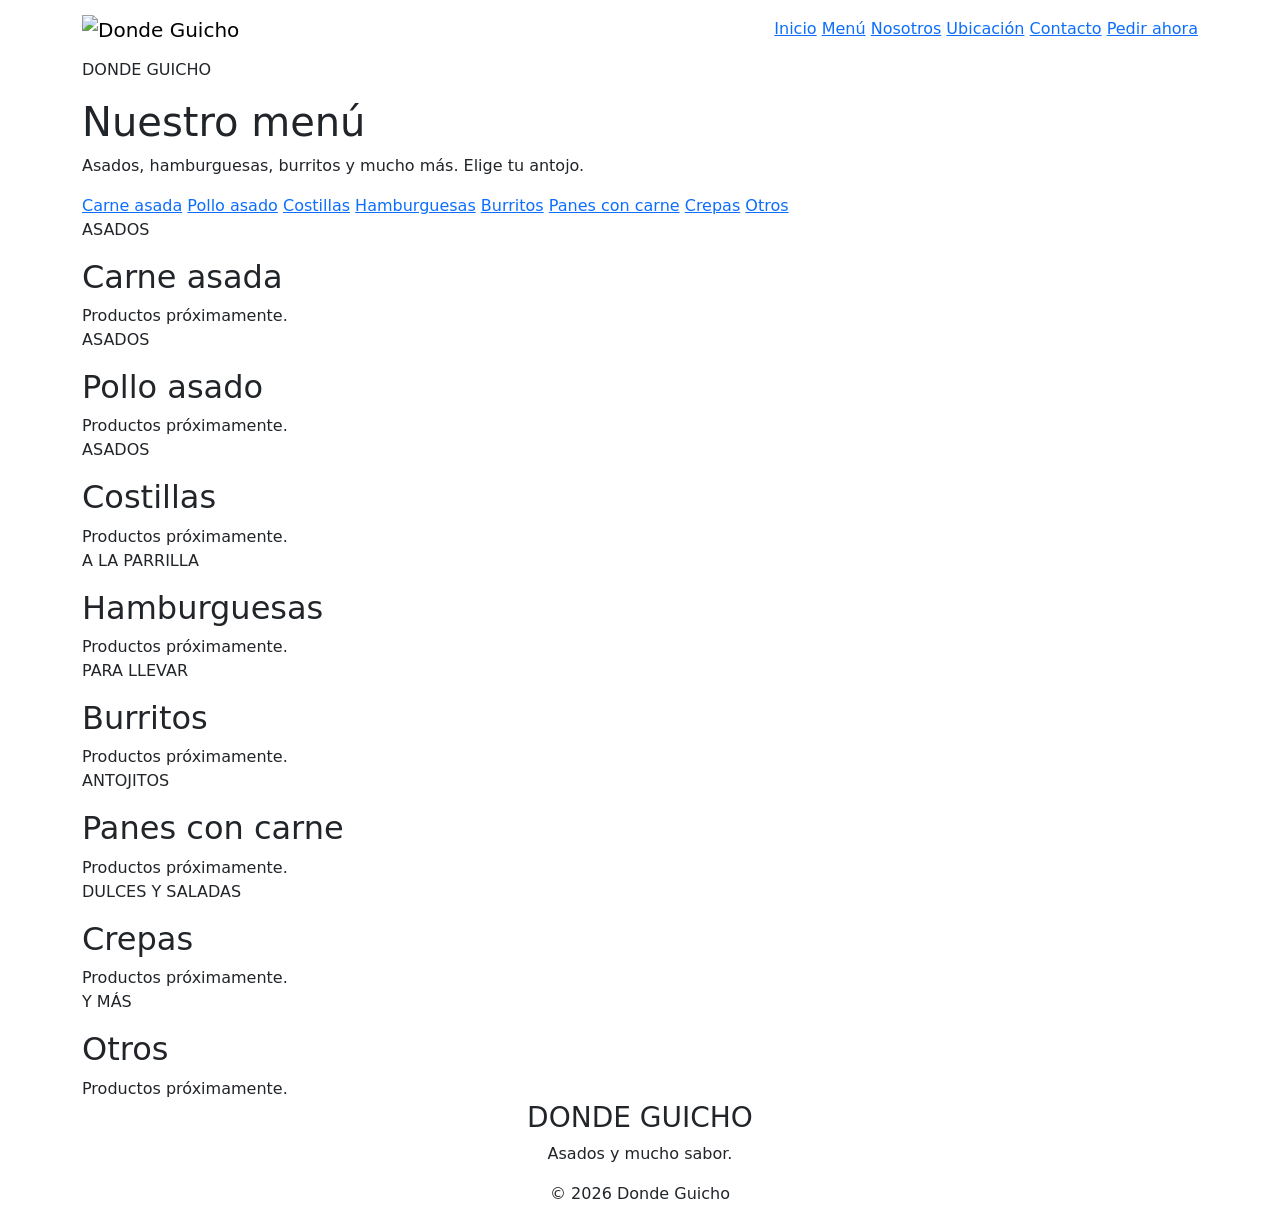
==== menu.html @ 56500476 "Add files via upload" ====
<!DOCTYPE html>
<html lang="es">
<head>
    <meta charset="UTF-8">
    <meta name="viewport" content="width=device-width, initial-scale=1.0">

    <title>Menú | Donde Guicho</title>
    <meta name="description" content="Menú de Donde Guicho: carne asada, pollo asado, costillas, hamburguesas, burritos, panes con carne y crepas.">
    <meta name="theme-color" content="#F5A623">

    <!-- ÍCONO DE LA PESTAÑA -->
    <link rel="icon" type="image/png" href="images/logo.png">
    <link rel="apple-touch-icon" href="images/logo.png">

    <!-- VISTA PREVIA AL COMPARTIR (WhatsApp, Facebook) -->
    <meta property="og:type" content="website">
    <meta property="og:locale" content="es_LA">
    <meta property="og:site_name" content="Donde Guicho">
    <meta property="og:title" content="Menú | Donde Guicho">
    <meta property="og:description" content="Mira el menú de Donde Guicho: asados, hamburguesas, burritos y más.">

    <link href="https://cdn.jsdelivr.net/npm/bootstrap@5.3.8/dist/css/bootstrap.min.css" rel="stylesheet">
    <link rel="stylesheet" href="css/style.css">
    <link rel="stylesheet" href="css/menu.css">
    <link rel="stylesheet" href="css/efectos.css">
</head>

<body>

    <!-- NAVBAR -->
    <nav class="navbar navbar-expand-lg">
        <div class="container">

            <a href="index.html" class="navbar-brand">
                <img src="images/logo.png" alt="Donde Guicho">
            </a>

            <button
                class="navbar-toggler"
                type="button"
                data-bs-toggle="collapse"
                data-bs-target="#menuPrincipal"
                aria-controls="menuPrincipal"
                aria-expanded="false"
                aria-label="Abrir menú">
                <span class="navbar-toggler-icon"></span>
            </button>

            <div class="collapse navbar-collapse" id="menuPrincipal">

                <div class="navbar-links ms-auto">

                    <a href="index.html">Inicio</a>
                    <a href="menu.html" class="activo">Menú</a>
                    <a href="index.html#nosotros">Nosotros</a>
                    <a href="index.html#ubicacion">Ubicación</a>
                    <a href="index.html#contacto">Contacto</a>

                    <a href="index.html#contacto" class="btn-pedir">
                        Pedir ahora
                    </a>

                </div>

            </div>

        </div>
    </nav>


    <!-- ENCABEZADO -->
    <header class="menu-header">
        <div class="container">

            <p class="hero-subtitle">DONDE GUICHO</p>

            <h1>Nuestro menú</h1>

            <p>
                Asados, hamburguesas, burritos y mucho más.
                Elige tu antojo.
            </p>

        </div>
    </header>


    <!-- BARRA DE CATEGORÍAS -->
    <nav class="menu-categorias" aria-label="Categorías del menú">
        <div class="container">
            <a href="#asados">Carne asada</a>
            <a href="#pollo">Pollo asado</a>
            <a href="#costillas">Costillas</a>
            <a href="#hamburguesas">Hamburguesas</a>
            <a href="#burritos">Burritos</a>
            <a href="#panes">Panes con carne</a>
            <a href="#crepas">Crepas</a>
            <a href="#otros">Otros</a>
        </div>
    </nav>


    <!-- CONTENIDO DEL MENÚ -->
    <main class="menu-contenido">
        <div class="container">

            <!--
            ==========================================
            PLANTILLA DE PRODUCTO
            Copia este bloque dentro del <div class="row g-4">
            de la categoría correspondiente y quita el
            <div class="menu-vacio"> de esa categoría.
            ==========================================

            <div class="col-md-6 col-lg-4">
                <article class="menu-item">
                    <div class="menu-item-img" style="background-image: url('images/NOMBRE-FOTO.jpg');"></div>
                    <div class="menu-item-body">
                        <div class="menu-item-top">
                            <h3>Nombre del producto</h3>
                            <span class="menu-precio">Q00</span>
                        </div>
                        <a href="#" class="btn-item">Pedir</a>
                    </div>
                </article>
            </div>
            -->


            <!-- CARNE ASADA -->
            <section id="asados" class="menu-seccion">
                <div class="menu-seccion-titulo">
                    <p class="section-label">ASADOS</p>
                    <h2>Carne asada</h2>
                </div>
                <div class="row g-4">
                    <div class="col-12">
                        <div class="menu-vacio">Productos próximamente.</div>
                    </div>
                </div>
            </section>


            <!-- POLLO ASADO -->
            <section id="pollo" class="menu-seccion">
                <div class="menu-seccion-titulo">
                    <p class="section-label">ASADOS</p>
                    <h2>Pollo asado</h2>
                </div>
                <div class="row g-4">
                    <div class="col-12">
                        <div class="menu-vacio">Productos próximamente.</div>
                    </div>
                </div>
            </section>


            <!-- COSTILLAS -->
            <section id="costillas" class="menu-seccion">
                <div class="menu-seccion-titulo">
                    <p class="section-label">ASADOS</p>
                    <h2>Costillas</h2>
                </div>
                <div class="row g-4">
                    <div class="col-12">
                        <div class="menu-vacio">Productos próximamente.</div>
                    </div>
                </div>
            </section>


            <!-- HAMBURGUESAS -->
            <section id="hamburguesas" class="menu-seccion">
                <div class="menu-seccion-titulo">
                    <p class="section-label">A LA PARRILLA</p>
                    <h2>Hamburguesas</h2>
                </div>
                <div class="row g-4">
                    <div class="col-12">
                        <div class="menu-vacio">Productos próximamente.</div>
                    </div>
                </div>
            </section>


            <!-- BURRITOS -->
            <section id="burritos" class="menu-seccion">
                <div class="menu-seccion-titulo">
                    <p class="section-label">PARA LLEVAR</p>
                    <h2>Burritos</h2>
                </div>
                <div class="row g-4">
                    <div class="col-12">
                        <div class="menu-vacio">Productos próximamente.</div>
                    </div>
                </div>
            </section>


            <!-- PANES CON CARNE -->
            <section id="panes" class="menu-seccion">
                <div class="menu-seccion-titulo">
                    <p class="section-label">ANTOJITOS</p>
                    <h2>Panes con carne</h2>
                </div>
                <div class="row g-4">
                    <div class="col-12">
                        <div class="menu-vacio">Productos próximamente.</div>
                    </div>
                </div>
            </section>


            <!-- CREPAS -->
            <section id="crepas" class="menu-seccion">
                <div class="menu-seccion-titulo">
                    <p class="section-label">DULCES Y SALADAS</p>
                    <h2>Crepas</h2>
                </div>
                <div class="row g-4">
                    <div class="col-12">
                        <div class="menu-vacio">Productos próximamente.</div>
                    </div>
                </div>
            </section>


            <!-- OTROS -->
            <section id="otros" class="menu-seccion">
                <div class="menu-seccion-titulo">
                    <p class="section-label">Y MÁS</p>
                    <h2>Otros</h2>
                </div>
                <div class="row g-4">
                    <div class="col-12">
                        <div class="menu-vacio">Productos próximamente.</div>
                    </div>
                </div>
            </section>

        </div>
    </main>


    <!-- FOOTER -->
    <footer>
        <div class="container text-center">
            <h3>DONDE GUICHO</h3>
            <p>Asados y mucho sabor.</p>
            <p>© 2026 Donde Guicho</p>
        </div>
    </footer>


    <script src="https://cdn.jsdelivr.net/npm/bootstrap@5.3.8/dist/js/bootstrap.bundle.min.js"></script>
    <script src="js/script.js"></script>
    <script src="js/efectos.js"></script>

</body>
</html>
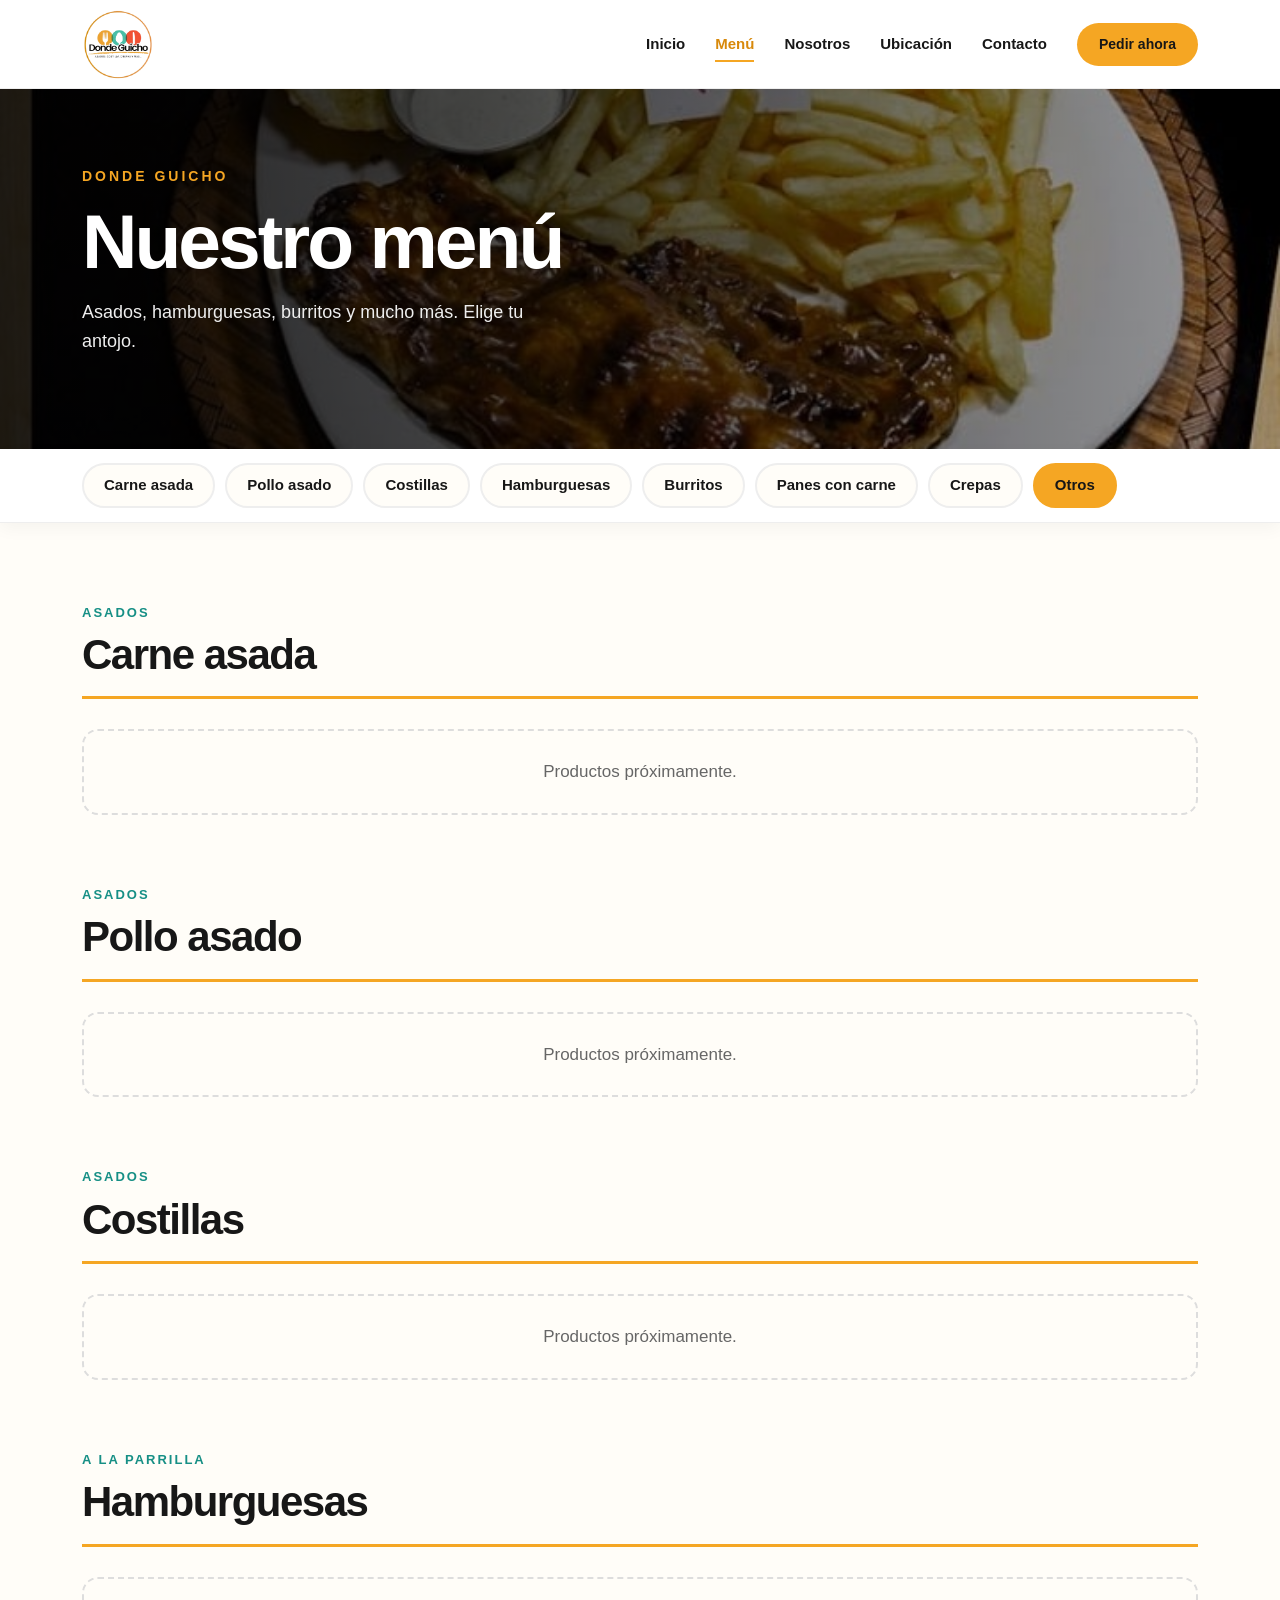
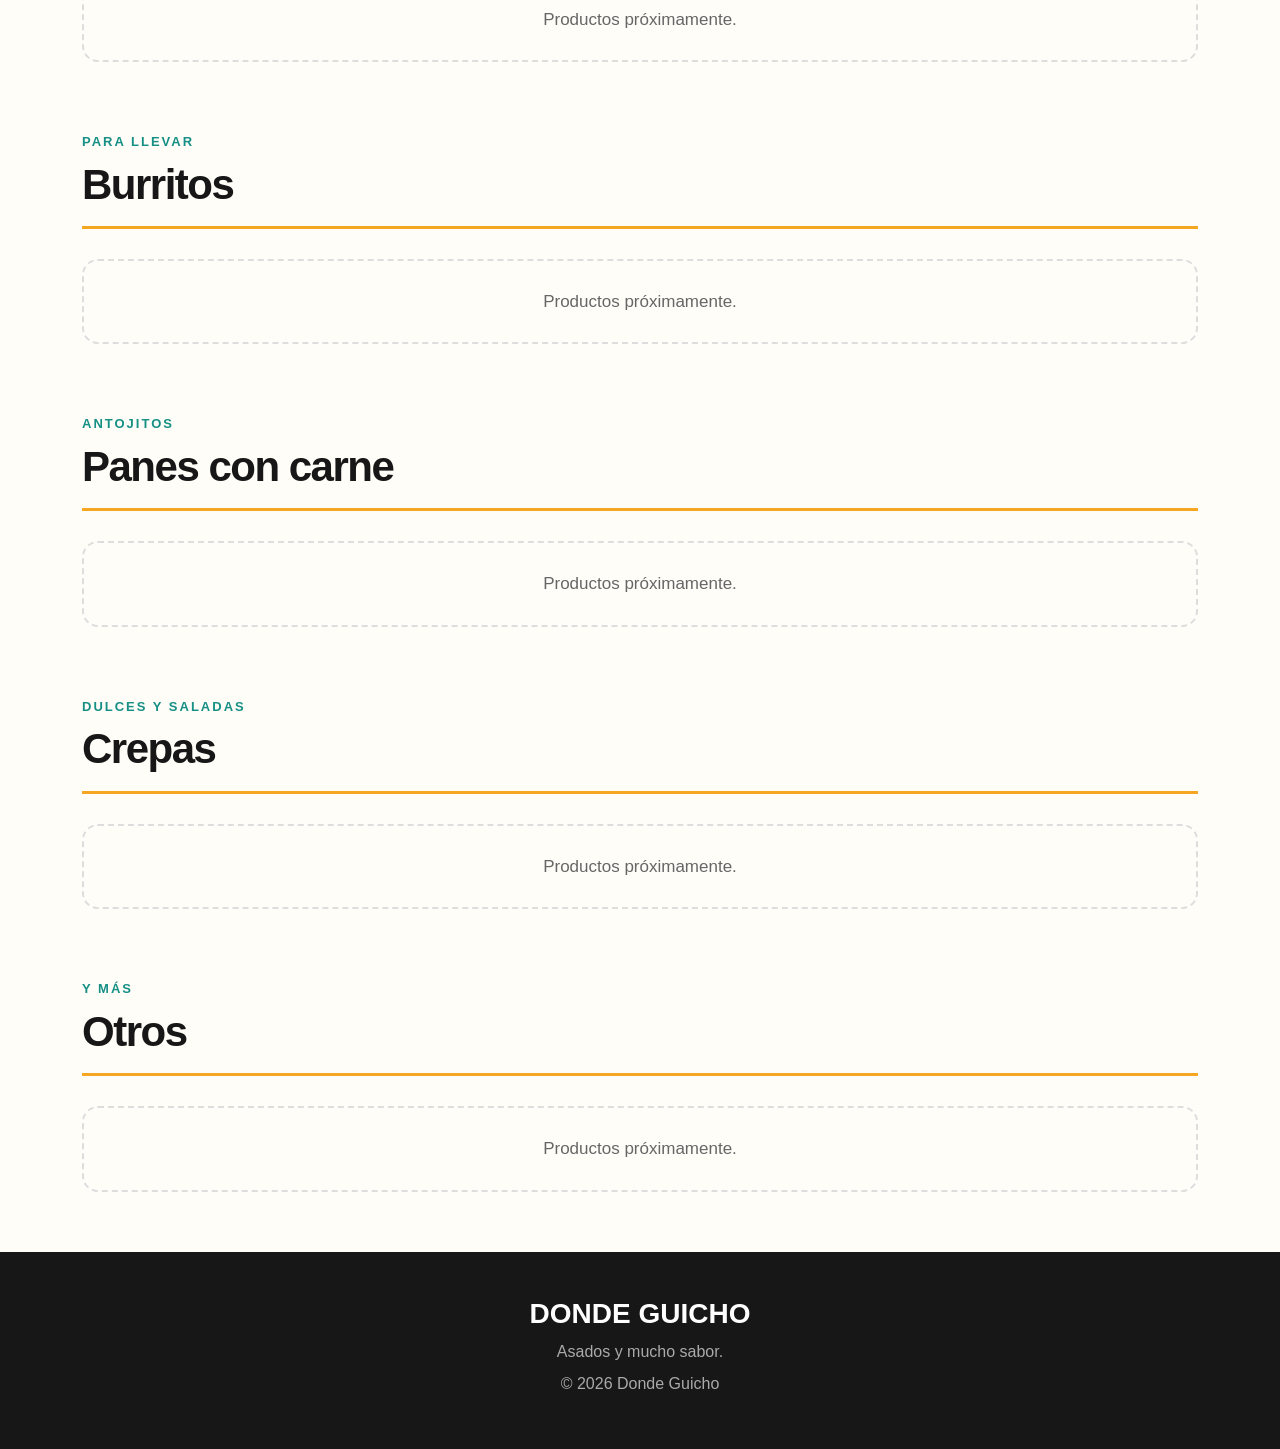
==== commit 564cab63: "Primera versión de Donde Guicho" ====
--- a/menu.html
+++ b/menu.html
@@ -1,260 +1,260 @@
-<!DOCTYPE html>
-<html lang="es">
-<head>
-    <meta charset="UTF-8">
-    <meta name="viewport" content="width=device-width, initial-scale=1.0">
-
-    <title>Menú | Donde Guicho</title>
-    <meta name="description" content="Menú de Donde Guicho: carne asada, pollo asado, costillas, hamburguesas, burritos, panes con carne y crepas.">
-    <meta name="theme-color" content="#F5A623">
-
-    <!-- ÍCONO DE LA PESTAÑA -->
-    <link rel="icon" type="image/png" href="images/logo.png">
-    <link rel="apple-touch-icon" href="images/logo.png">
-
-    <!-- VISTA PREVIA AL COMPARTIR (WhatsApp, Facebook) -->
-    <meta property="og:type" content="website">
-    <meta property="og:locale" content="es_LA">
-    <meta property="og:site_name" content="Donde Guicho">
-    <meta property="og:title" content="Menú | Donde Guicho">
-    <meta property="og:description" content="Mira el menú de Donde Guicho: asados, hamburguesas, burritos y más.">
-
-    <link href="https://cdn.jsdelivr.net/npm/bootstrap@5.3.8/dist/css/bootstrap.min.css" rel="stylesheet">
-    <link rel="stylesheet" href="css/style.css">
-    <link rel="stylesheet" href="css/menu.css">
-    <link rel="stylesheet" href="css/efectos.css">
-</head>
-
-<body>
-
-    <!-- NAVBAR -->
-    <nav class="navbar navbar-expand-lg">
-        <div class="container">
-
-            <a href="index.html" class="navbar-brand">
-                <img src="images/logo.png" alt="Donde Guicho">
-            </a>
-
-            <button
-                class="navbar-toggler"
-                type="button"
-                data-bs-toggle="collapse"
-                data-bs-target="#menuPrincipal"
-                aria-controls="menuPrincipal"
-                aria-expanded="false"
-                aria-label="Abrir menú">
-                <span class="navbar-toggler-icon"></span>
-            </button>
-
-            <div class="collapse navbar-collapse" id="menuPrincipal">
-
-                <div class="navbar-links ms-auto">
-
-                    <a href="index.html">Inicio</a>
-                    <a href="menu.html" class="activo">Menú</a>
-                    <a href="index.html#nosotros">Nosotros</a>
-                    <a href="index.html#ubicacion">Ubicación</a>
-                    <a href="index.html#contacto">Contacto</a>
-
-                    <a href="index.html#contacto" class="btn-pedir">
-                        Pedir ahora
-                    </a>
-
-                </div>
-
-            </div>
-
-        </div>
-    </nav>
-
-
-    <!-- ENCABEZADO -->
-    <header class="menu-header">
-        <div class="container">
-
-            <p class="hero-subtitle">DONDE GUICHO</p>
-
-            <h1>Nuestro menú</h1>
-
-            <p>
-                Asados, hamburguesas, burritos y mucho más.
-                Elige tu antojo.
-            </p>
-
-        </div>
-    </header>
-
-
-    <!-- BARRA DE CATEGORÍAS -->
-    <nav class="menu-categorias" aria-label="Categorías del menú">
-        <div class="container">
-            <a href="#asados">Carne asada</a>
-            <a href="#pollo">Pollo asado</a>
-            <a href="#costillas">Costillas</a>
-            <a href="#hamburguesas">Hamburguesas</a>
-            <a href="#burritos">Burritos</a>
-            <a href="#panes">Panes con carne</a>
-            <a href="#crepas">Crepas</a>
-            <a href="#otros">Otros</a>
-        </div>
-    </nav>
-
-
-    <!-- CONTENIDO DEL MENÚ -->
-    <main class="menu-contenido">
-        <div class="container">
-
-            <!--
-            ==========================================
-            PLANTILLA DE PRODUCTO
-            Copia este bloque dentro del <div class="row g-4">
-            de la categoría correspondiente y quita el
-            <div class="menu-vacio"> de esa categoría.
-            ==========================================
-
-            <div class="col-md-6 col-lg-4">
-                <article class="menu-item">
-                    <div class="menu-item-img" style="background-image: url('images/NOMBRE-FOTO.jpg');"></div>
-                    <div class="menu-item-body">
-                        <div class="menu-item-top">
-                            <h3>Nombre del producto</h3>
-                            <span class="menu-precio">Q00</span>
-                        </div>
-                        <a href="#" class="btn-item">Pedir</a>
-                    </div>
-                </article>
-            </div>
-            -->
-
-
-            <!-- CARNE ASADA -->
-            <section id="asados" class="menu-seccion">
-                <div class="menu-seccion-titulo">
-                    <p class="section-label">ASADOS</p>
-                    <h2>Carne asada</h2>
-                </div>
-                <div class="row g-4">
-                    <div class="col-12">
-                        <div class="menu-vacio">Productos próximamente.</div>
-                    </div>
-                </div>
-            </section>
-
-
-            <!-- POLLO ASADO -->
-            <section id="pollo" class="menu-seccion">
-                <div class="menu-seccion-titulo">
-                    <p class="section-label">ASADOS</p>
-                    <h2>Pollo asado</h2>
-                </div>
-                <div class="row g-4">
-                    <div class="col-12">
-                        <div class="menu-vacio">Productos próximamente.</div>
-                    </div>
-                </div>
-            </section>
-
-
-            <!-- COSTILLAS -->
-            <section id="costillas" class="menu-seccion">
-                <div class="menu-seccion-titulo">
-                    <p class="section-label">ASADOS</p>
-                    <h2>Costillas</h2>
-                </div>
-                <div class="row g-4">
-                    <div class="col-12">
-                        <div class="menu-vacio">Productos próximamente.</div>
-                    </div>
-                </div>
-            </section>
-
-
-            <!-- HAMBURGUESAS -->
-            <section id="hamburguesas" class="menu-seccion">
-                <div class="menu-seccion-titulo">
-                    <p class="section-label">A LA PARRILLA</p>
-                    <h2>Hamburguesas</h2>
-                </div>
-                <div class="row g-4">
-                    <div class="col-12">
-                        <div class="menu-vacio">Productos próximamente.</div>
-                    </div>
-                </div>
-            </section>
-
-
-            <!-- BURRITOS -->
-            <section id="burritos" class="menu-seccion">
-                <div class="menu-seccion-titulo">
-                    <p class="section-label">PARA LLEVAR</p>
-                    <h2>Burritos</h2>
-                </div>
-                <div class="row g-4">
-                    <div class="col-12">
-                        <div class="menu-vacio">Productos próximamente.</div>
-                    </div>
-                </div>
-            </section>
-
-
-            <!-- PANES CON CARNE -->
-            <section id="panes" class="menu-seccion">
-                <div class="menu-seccion-titulo">
-                    <p class="section-label">ANTOJITOS</p>
-                    <h2>Panes con carne</h2>
-                </div>
-                <div class="row g-4">
-                    <div class="col-12">
-                        <div class="menu-vacio">Productos próximamente.</div>
-                    </div>
-                </div>
-            </section>
-
-
-            <!-- CREPAS -->
-            <section id="crepas" class="menu-seccion">
-                <div class="menu-seccion-titulo">
-                    <p class="section-label">DULCES Y SALADAS</p>
-                    <h2>Crepas</h2>
-                </div>
-                <div class="row g-4">
-                    <div class="col-12">
-                        <div class="menu-vacio">Productos próximamente.</div>
-                    </div>
-                </div>
-            </section>
-
-
-            <!-- OTROS -->
-            <section id="otros" class="menu-seccion">
-                <div class="menu-seccion-titulo">
-                    <p class="section-label">Y MÁS</p>
-                    <h2>Otros</h2>
-                </div>
-                <div class="row g-4">
-                    <div class="col-12">
-                        <div class="menu-vacio">Productos próximamente.</div>
-                    </div>
-                </div>
-            </section>
-
-        </div>
-    </main>
-
-
-    <!-- FOOTER -->
-    <footer>
-        <div class="container text-center">
-            <h3>DONDE GUICHO</h3>
-            <p>Asados y mucho sabor.</p>
-            <p>© 2026 Donde Guicho</p>
-        </div>
-    </footer>
-
-
-    <script src="https://cdn.jsdelivr.net/npm/bootstrap@5.3.8/dist/js/bootstrap.bundle.min.js"></script>
-    <script src="js/script.js"></script>
-    <script src="js/efectos.js"></script>
-
-</body>
+<!DOCTYPE html>
+<html lang="es">
+<head>
+    <meta charset="UTF-8">
+    <meta name="viewport" content="width=device-width, initial-scale=1.0">
+
+    <title>Menú | Donde Guicho</title>
+    <meta name="description" content="Menú de Donde Guicho: carne asada, pollo asado, costillas, hamburguesas, burritos, panes con carne y crepas.">
+    <meta name="theme-color" content="#F5A623">
+
+    <!-- ÍCONO DE LA PESTAÑA -->
+    <link rel="icon" type="image/png" href="images/logo.png">
+    <link rel="apple-touch-icon" href="images/logo.png">
+
+    <!-- VISTA PREVIA AL COMPARTIR (WhatsApp, Facebook) -->
+    <meta property="og:type" content="website">
+    <meta property="og:locale" content="es_LA">
+    <meta property="og:site_name" content="Donde Guicho">
+    <meta property="og:title" content="Menú | Donde Guicho">
+    <meta property="og:description" content="Mira el menú de Donde Guicho: asados, hamburguesas, burritos y más.">
+
+    <link href="https://cdn.jsdelivr.net/npm/bootstrap@5.3.8/dist/css/bootstrap.min.css" rel="stylesheet">
+    <link rel="stylesheet" href="css/style.css">
+    <link rel="stylesheet" href="css/menu.css">
+    <link rel="stylesheet" href="css/efectos.css">
+</head>
+
+<body>
+
+    <!-- NAVBAR -->
+    <nav class="navbar navbar-expand-lg">
+        <div class="container">
+
+            <a href="index.html" class="navbar-brand">
+                <img src="images/logo.png" alt="Donde Guicho">
+            </a>
+
+            <button
+                class="navbar-toggler"
+                type="button"
+                data-bs-toggle="collapse"
+                data-bs-target="#menuPrincipal"
+                aria-controls="menuPrincipal"
+                aria-expanded="false"
+                aria-label="Abrir menú">
+                <span class="navbar-toggler-icon"></span>
+            </button>
+
+            <div class="collapse navbar-collapse" id="menuPrincipal">
+
+                <div class="navbar-links ms-auto">
+
+                    <a href="index.html">Inicio</a>
+                    <a href="menu.html" class="activo">Menú</a>
+                    <a href="index.html#nosotros">Nosotros</a>
+                    <a href="index.html#ubicacion">Ubicación</a>
+                    <a href="index.html#contacto">Contacto</a>
+
+                    <a href="index.html#contacto" class="btn-pedir">
+                        Pedir ahora
+                    </a>
+
+                </div>
+
+            </div>
+
+        </div>
+    </nav>
+
+
+    <!-- ENCABEZADO -->
+    <header class="menu-header">
+        <div class="container">
+
+            <p class="hero-subtitle">DONDE GUICHO</p>
+
+            <h1>Nuestro menú</h1>
+
+            <p>
+                Asados, hamburguesas, burritos y mucho más.
+                Elige tu antojo.
+            </p>
+
+        </div>
+    </header>
+
+
+    <!-- BARRA DE CATEGORÍAS -->
+    <nav class="menu-categorias" aria-label="Categorías del menú">
+        <div class="container">
+            <a href="#asados">Carne asada</a>
+            <a href="#pollo">Pollo asado</a>
+            <a href="#costillas">Costillas</a>
+            <a href="#hamburguesas">Hamburguesas</a>
+            <a href="#burritos">Burritos</a>
+            <a href="#panes">Panes con carne</a>
+            <a href="#crepas">Crepas</a>
+            <a href="#otros">Otros</a>
+        </div>
+    </nav>
+
+
+    <!-- CONTENIDO DEL MENÚ -->
+    <main class="menu-contenido">
+        <div class="container">
+
+            <!--
+            ==========================================
+            PLANTILLA DE PRODUCTO
+            Copia este bloque dentro del <div class="row g-4">
+            de la categoría correspondiente y quita el
+            <div class="menu-vacio"> de esa categoría.
+            ==========================================
+
+            <div class="col-md-6 col-lg-4">
+                <article class="menu-item">
+                    <div class="menu-item-img" style="background-image: url('images/NOMBRE-FOTO.jpg');"></div>
+                    <div class="menu-item-body">
+                        <div class="menu-item-top">
+                            <h3>Nombre del producto</h3>
+                            <span class="menu-precio">Q00</span>
+                        </div>
+                        <a href="#" class="btn-item">Pedir</a>
+                    </div>
+                </article>
+            </div>
+            -->
+
+
+            <!-- CARNE ASADA -->
+            <section id="asados" class="menu-seccion">
+                <div class="menu-seccion-titulo">
+                    <p class="section-label">ASADOS</p>
+                    <h2>Carne asada</h2>
+                </div>
+                <div class="row g-4">
+                    <div class="col-12">
+                        <div class="menu-vacio">Productos próximamente.</div>
+                    </div>
+                </div>
+            </section>
+
+
+            <!-- POLLO ASADO -->
+            <section id="pollo" class="menu-seccion">
+                <div class="menu-seccion-titulo">
+                    <p class="section-label">ASADOS</p>
+                    <h2>Pollo asado</h2>
+                </div>
+                <div class="row g-4">
+                    <div class="col-12">
+                        <div class="menu-vacio">Productos próximamente.</div>
+                    </div>
+                </div>
+            </section>
+
+
+            <!-- COSTILLAS -->
+            <section id="costillas" class="menu-seccion">
+                <div class="menu-seccion-titulo">
+                    <p class="section-label">ASADOS</p>
+                    <h2>Costillas</h2>
+                </div>
+                <div class="row g-4">
+                    <div class="col-12">
+                        <div class="menu-vacio">Productos próximamente.</div>
+                    </div>
+                </div>
+            </section>
+
+
+            <!-- HAMBURGUESAS -->
+            <section id="hamburguesas" class="menu-seccion">
+                <div class="menu-seccion-titulo">
+                    <p class="section-label">A LA PARRILLA</p>
+                    <h2>Hamburguesas</h2>
+                </div>
+                <div class="row g-4">
+                    <div class="col-12">
+                        <div class="menu-vacio">Productos próximamente.</div>
+                    </div>
+                </div>
+            </section>
+
+
+            <!-- BURRITOS -->
+            <section id="burritos" class="menu-seccion">
+                <div class="menu-seccion-titulo">
+                    <p class="section-label">PARA LLEVAR</p>
+                    <h2>Burritos</h2>
+                </div>
+                <div class="row g-4">
+                    <div class="col-12">
+                        <div class="menu-vacio">Productos próximamente.</div>
+                    </div>
+                </div>
+            </section>
+
+
+            <!-- PANES CON CARNE -->
+            <section id="panes" class="menu-seccion">
+                <div class="menu-seccion-titulo">
+                    <p class="section-label">ANTOJITOS</p>
+                    <h2>Panes con carne</h2>
+                </div>
+                <div class="row g-4">
+                    <div class="col-12">
+                        <div class="menu-vacio">Productos próximamente.</div>
+                    </div>
+                </div>
+            </section>
+
+
+            <!-- CREPAS -->
+            <section id="crepas" class="menu-seccion">
+                <div class="menu-seccion-titulo">
+                    <p class="section-label">DULCES Y SALADAS</p>
+                    <h2>Crepas</h2>
+                </div>
+                <div class="row g-4">
+                    <div class="col-12">
+                        <div class="menu-vacio">Productos próximamente.</div>
+                    </div>
+                </div>
+            </section>
+
+
+            <!-- OTROS -->
+            <section id="otros" class="menu-seccion">
+                <div class="menu-seccion-titulo">
+                    <p class="section-label">Y MÁS</p>
+                    <h2>Otros</h2>
+                </div>
+                <div class="row g-4">
+                    <div class="col-12">
+                        <div class="menu-vacio">Productos próximamente.</div>
+                    </div>
+                </div>
+            </section>
+
+        </div>
+    </main>
+
+
+    <!-- FOOTER -->
+    <footer>
+        <div class="container text-center">
+            <h3>DONDE GUICHO</h3>
+            <p>Asados y mucho sabor.</p>
+            <p>© 2026 Donde Guicho</p>
+        </div>
+    </footer>
+
+
+    <script src="https://cdn.jsdelivr.net/npm/bootstrap@5.3.8/dist/js/bootstrap.bundle.min.js"></script>
+    <script src="js/script.js"></script>
+    <script src="js/efectos.js"></script>
+
+</body>
 </html>
--- a/css/style.css
+++ b/css/style.css
@@ -0,0 +1,569 @@
+/* ========================================
+   DONDE GUICHO
+   ESTILOS PRINCIPALES
+======================================== */
+
+
+/* ========================================
+   COLORES
+======================================== */
+
+:root {
+    --naranja: #F5A623;
+    --naranja-oscuro: #D8890B;
+    --turquesa: #20B3A6;
+    --turquesa-oscuro: #168F85;
+    --rojo: #F04B3A;
+    --negro: #171717;
+    --gris: #666666;
+    --crema: #FFFDF8;
+    --blanco: #FFFFFF;
+}
+
+* {
+    margin: 0;
+    padding: 0;
+    box-sizing: border-box;
+}
+
+html {
+    scroll-behavior: smooth;
+}
+
+body {
+    font-family: Arial, Helvetica, sans-serif;
+    color: var(--negro);
+    background-color: var(--crema);
+}
+
+a {
+    text-decoration: none;
+}
+
+section {
+    overflow: hidden;
+}
+
+
+/* =========================
+   NAVBAR
+========================= */
+
+.navbar {
+    min-height: 82px;
+    background-color: var(--blanco);
+    position: sticky;
+    top: 0;
+    z-index: 1000;
+    border-bottom: 1px solid #eeeeee;
+    padding: 8px 0;
+}
+
+.navbar .container {
+    display: flex;
+    align-items: center;
+}
+
+
+/* LOGO */
+
+.navbar-brand {
+    display: flex;
+    align-items: center;
+    padding: 0;
+}
+
+.navbar-brand img {
+    width: 72px;
+    height: 72px;
+    object-fit: contain;
+    transition: transform 0.25s ease;
+}
+
+.navbar-brand:hover img {
+    transform: scale(1.05);
+}
+
+
+/* LINKS */
+
+.navbar-links {
+    display: flex;
+    align-items: center;
+    gap: 30px;
+}
+
+.navbar-links a:not(.btn-pedir) {
+    color: var(--negro);
+    font-size: 15px;
+    font-weight: 700;
+    position: relative;
+    transition: color 0.2s ease;
+}
+
+.navbar-links a:not(.btn-pedir)::after {
+    content: "";
+    position: absolute;
+    left: 0;
+    bottom: -7px;
+    width: 0;
+    height: 2px;
+    background-color: var(--naranja);
+    transition: width 0.25s ease;
+}
+
+.navbar-links a:not(.btn-pedir):hover {
+    color: var(--naranja-oscuro);
+}
+
+.navbar-links a:not(.btn-pedir):hover::after {
+    width: 100%;
+}
+
+
+/* BOTÓN PEDIR */
+
+.btn-pedir {
+    background-color: var(--naranja);
+    color: var(--negro) !important;
+    padding: 11px 22px;
+    border-radius: 50px;
+    font-size: 14px;
+    font-weight: 800;
+    transition: all 0.25s ease;
+}
+
+.btn-pedir:hover {
+    background-color: var(--naranja-oscuro);
+    color: var(--blanco) !important;
+    transform: translateY(-2px);
+}
+
+
+/* HAMBURGUESA */
+
+.navbar-toggler {
+    border: 0;
+    padding: 8px;
+}
+
+.navbar-toggler:focus {
+    box-shadow: none;
+}
+
+.navbar-toggler-icon {
+    width: 27px;
+    height: 27px;
+}
+
+
+/* =========================
+   HERO
+========================= */
+
+.hero {
+    min-height: 650px;
+    display: flex;
+    align-items: center;
+    position: relative;
+
+    background:
+        linear-gradient(
+            90deg,
+            rgba(0,0,0,0.85) 0%,
+            rgba(0,0,0,0.65) 40%,
+            rgba(0,0,0,0.15) 100%
+        ),
+        url("../images/hero.jpg");
+
+    background-size: cover;
+    background-position: center;
+}
+
+.hero-content {
+    max-width: 600px;
+    color: var(--blanco);
+    padding: 80px 0;
+}
+
+.hero-subtitle {
+    color: var(--naranja);
+    font-size: 14px;
+    font-weight: 800;
+    letter-spacing: 3px;
+    margin-bottom: 18px;
+}
+
+.hero h1 {
+    font-size: clamp(55px, 7vw, 90px);
+    line-height: 0.95;
+    font-weight: 900;
+    letter-spacing: -4px;
+    margin-bottom: 25px;
+}
+
+.hero-description {
+    max-width: 500px;
+    font-size: 18px;
+    line-height: 1.6;
+    color: #eeeeee;
+    margin-bottom: 32px;
+}
+
+.hero-buttons {
+    display: flex;
+    gap: 14px;
+}
+
+
+/* =========================
+   BOTONES
+========================= */
+
+.btn {
+    border-radius: 50px;
+    padding: 13px 28px;
+    font-weight: 700;
+    transition: all 0.25s ease;
+}
+
+.btn-primary {
+    background-color: var(--naranja);
+    border: 2px solid var(--naranja);
+    color: var(--negro);
+}
+
+.btn-primary:hover {
+    background-color: var(--naranja-oscuro);
+    border-color: var(--naranja-oscuro);
+    color: var(--blanco);
+    transform: translateY(-2px);
+}
+
+.btn-outline-light {
+    border: 2px solid var(--blanco);
+    color: var(--blanco);
+}
+
+.btn-outline-light:hover {
+    background-color: var(--blanco);
+    color: var(--negro);
+}
+
+
+/* =========================
+   TÍTULOS
+========================= */
+
+.section-title {
+    text-align: center;
+    margin-bottom: 40px;
+}
+
+.section-title p,
+.section-label {
+    color: var(--turquesa-oscuro);
+    font-size: 13px;
+    font-weight: 800;
+    letter-spacing: 2px;
+    margin-bottom: 8px;
+}
+
+.section-title h2 {
+    font-size: 42px;
+    font-weight: 900;
+    letter-spacing: -1.5px;
+}
+
+
+/* =========================
+   DESTACADOS
+========================= */
+
+.destacados {
+    padding: 85px 0;
+    background-color: var(--crema);
+}
+
+.producto {
+    margin-bottom: 35px;
+}
+
+.producto-imagen {
+    height: 260px;
+    border-radius: 18px;
+    margin-bottom: 18px;
+    background-color: #dddddd;
+    background-size: cover;
+    background-position: center;
+    transition: transform 0.3s ease;
+}
+
+.producto:hover .producto-imagen {
+    transform: translateY(-5px);
+}
+
+.producto-imagen.carne {
+    background-image: url("../images/carne-asada.jpg");
+}
+
+.producto-imagen.hamburguesa {
+    background-image: url("../images/hamburguesa.jpg");
+}
+
+.producto-imagen.pollo {
+    background-image: url("../images/pollo-asado.jpg");
+}
+
+.producto h3 {
+    font-size: 23px;
+    font-weight: 800;
+    margin-bottom: 7px;
+}
+
+.producto p {
+    color: var(--gris);
+    line-height: 1.5;
+}
+
+.destacados .text-center {
+    margin-top: 10px;
+}
+
+
+/* =========================
+   NOSOTROS
+========================= */
+
+.nosotros {
+    padding: 90px 0;
+    background-color: #F4F0E7;
+}
+
+.nosotros-imagen {
+    min-height: 430px;
+    border-radius: 20px;
+    background-color: #dddddd;
+    background-size: cover;
+    background-position: center;
+}
+
+.nosotros .col-md-6:last-child {
+    padding: 40px 60px;
+}
+
+.nosotros h2 {
+    font-size: 48px;
+    font-weight: 900;
+    line-height: 1;
+    margin-bottom: 25px;
+}
+
+.nosotros p:not(.section-label) {
+    color: var(--gris);
+    font-size: 17px;
+    line-height: 1.7;
+}
+
+
+/* =========================
+   UBICACIÓN
+========================= */
+
+.ubicacion {
+    padding: 85px 0;
+    background-color: var(--blanco);
+}
+
+.ubicacion h3 {
+    font-size: 25px;
+    font-weight: 800;
+    margin-bottom: 15px;
+}
+
+.ubicacion p {
+    color: var(--gris);
+    line-height: 1.7;
+}
+
+
+/* =========================
+   CONTACTO
+========================= */
+
+.contacto {
+    padding: 90px 0;
+    background-color: var(--rojo);
+    color: var(--blanco);
+}
+
+.contacto .section-label {
+    color: var(--naranja);
+}
+
+.contacto h2 {
+    font-size: 55px;
+    font-weight: 900;
+    margin-bottom: 15px;
+}
+
+.contacto > .container > p:not(.section-label) {
+    font-size: 18px;
+    margin-bottom: 30px;
+}
+
+.contacto .btn-primary {
+    background-color: var(--blanco);
+    border-color: var(--blanco);
+    color: var(--rojo);
+}
+
+.contacto .btn-primary:hover {
+    background-color: var(--naranja);
+    border-color: var(--naranja);
+    color: var(--negro);
+}
+
+.redes {
+    margin-top: 45px;
+}
+
+.redes p {
+    margin-bottom: 5px;
+}
+
+.redes a {
+    color: var(--blanco);
+    font-size: 20px;
+    font-weight: 800;
+}
+
+.redes a:hover {
+    color: var(--naranja);
+}
+
+
+/* =========================
+   FOOTER
+========================= */
+
+footer {
+    padding: 45px 0;
+    background-color: var(--negro);
+    color: var(--blanco);
+}
+
+footer h3 {
+    font-weight: 900;
+    margin-bottom: 10px;
+}
+
+footer p {
+    color: #aaaaaa;
+    margin-bottom: 8px;
+}
+
+
+/* =========================
+   MÓVIL
+========================= */
+
+@media (max-width: 991px) {
+
+    .navbar {
+        padding: 7px 0;
+    }
+
+    .navbar-brand img {
+        width: 65px;
+        height: 65px;
+    }
+
+    .navbar-links {
+        flex-direction: column;
+        align-items: stretch;
+        gap: 0;
+        padding: 15px 0 8px;
+    }
+
+    .navbar-links a:not(.btn-pedir) {
+        padding: 12px 0;
+        text-align: center;
+    }
+
+    .navbar-links a:not(.btn-pedir)::after {
+        display: none;
+    }
+
+    .btn-pedir {
+        text-align: center;
+        margin-top: 8px;
+    }
+
+    .hero {
+        min-height: 600px;
+    }
+
+    .hero-content {
+        padding: 60px 20px;
+    }
+
+    .hero h1 {
+        font-size: 55px;
+        letter-spacing: -2px;
+    }
+
+    .hero-description {
+        font-size: 16px;
+    }
+
+    .hero-buttons {
+        flex-direction: column;
+        align-items: flex-start;
+    }
+
+    .section-title h2 {
+        font-size: 34px;
+    }
+
+    .destacados {
+        padding: 65px 20px;
+    }
+
+    .producto-imagen {
+        height: 230px;
+    }
+
+    .nosotros {
+        padding: 65px 20px;
+    }
+
+    .nosotros-imagen {
+        min-height: 300px;
+        margin-bottom: 25px;
+    }
+
+    .nosotros .col-md-6:last-child {
+        padding: 20px 10px;
+    }
+
+    .nosotros h2 {
+        font-size: 40px;
+    }
+
+    .ubicacion {
+        padding: 65px 20px;
+    }
+
+    .ubicacion .col-md-6 {
+        margin-bottom: 35px;
+    }
+
+    .contacto {
+        padding: 70px 20px;
+    }
+
+    .contacto h2 {
+        font-size: 45px;
+    }
+}
--- a/css/menu.css
+++ b/css/menu.css
@@ -0,0 +1,250 @@
+/* ========================================
+   DONDE GUICHO
+   ESTILOS DE LA PÁGINA MENÚ
+   (se carga después de style.css)
+======================================== */
+
+.menu-header,
+.menu-categorias,
+.menu-contenido {
+    font-family: inherit;
+}
+
+/* Enlace activo del navbar */
+.navbar-links a.activo:not(.btn-pedir) {
+    color: var(--naranja-oscuro);
+}
+
+.navbar-links a.activo:not(.btn-pedir)::after {
+    width: 100%;
+}
+
+
+/* =========================
+   ENCABEZADO DEL MENÚ
+========================= */
+
+.menu-header {
+    min-height: 360px;
+    display: flex;
+    align-items: center;
+    background:
+        linear-gradient(
+            90deg,
+            rgba(0,0,0,0.88) 0%,
+            rgba(0,0,0,0.65) 50%,
+            rgba(0,0,0,0.35) 100%
+        ),
+        url("../images/carne-asada.jpg");
+    background-size: cover;
+    background-position: center;
+    color: var(--blanco);
+}
+
+.menu-header .container {
+    padding-top: 60px;
+    padding-bottom: 60px;
+}
+
+.menu-header h1 {
+    font-size: clamp(50px, 6vw, 80px);
+    line-height: 0.95;
+    font-weight: 900;
+    letter-spacing: -3px;
+    margin-bottom: 20px;
+}
+
+.menu-header p:not(.hero-subtitle) {
+    max-width: 500px;
+    font-size: 18px;
+    line-height: 1.6;
+    color: #eeeeee;
+}
+
+
+/* =========================
+   BARRA DE CATEGORÍAS
+========================= */
+
+.menu-categorias {
+    position: sticky;
+    top: 82px;
+    z-index: 900;
+    background-color: var(--blanco);
+    border-bottom: 1px solid #eeeeee;
+    box-shadow: 0 6px 16px rgba(0,0,0,0.04);
+}
+
+.menu-categorias .container {
+    display: flex;
+    gap: 10px;
+    padding-top: 14px;
+    padding-bottom: 14px;
+    overflow-x: auto;
+    scrollbar-width: none;
+}
+
+.menu-categorias .container::-webkit-scrollbar {
+    display: none;
+}
+
+.menu-categorias a {
+    flex: 0 0 auto;
+    padding: 9px 20px;
+    border-radius: 50px;
+    background-color: var(--crema);
+    border: 2px solid #eeeeee;
+    color: var(--negro);
+    font-size: 15px;
+    font-weight: 700;
+    transition: all 0.2s ease;
+}
+
+.menu-categorias a:hover {
+    background-color: var(--naranja);
+    border-color: var(--naranja);
+}
+
+
+/* =========================
+   SECCIONES DE CATEGORÍA
+========================= */
+
+.menu-contenido {
+    background-color: var(--crema);
+    padding: 30px 0 40px;
+}
+
+.menu-seccion {
+    padding: 50px 0 20px;
+    scroll-margin-top: 160px;
+}
+
+.menu-seccion-titulo {
+    margin-bottom: 30px;
+    padding-bottom: 16px;
+    border-bottom: 3px solid var(--naranja);
+}
+
+.menu-seccion-titulo .section-label {
+    margin-bottom: 8px;
+}
+
+.menu-seccion-titulo h2 {
+    font-size: 42px;
+    font-weight: 900;
+    letter-spacing: -1.5px;
+    margin: 0;
+}
+
+
+/* =========================
+   TARJETA DE PRODUCTO
+========================= */
+
+.menu-item {
+    height: 100%;
+    display: flex;
+    flex-direction: column;
+    background-color: var(--blanco);
+    border-radius: 18px;
+    overflow: hidden;
+    box-shadow: 0 4px 18px rgba(0,0,0,0.06);
+    transition: transform 0.25s ease, box-shadow 0.25s ease;
+}
+
+.menu-item:hover {
+    transform: translateY(-5px);
+    box-shadow: 0 10px 26px rgba(0,0,0,0.1);
+}
+
+.menu-item-img {
+    height: 230px;
+    background-color: #dddddd;
+    background-size: cover;
+    background-position: center;
+}
+
+.menu-item-body {
+    flex: 1;
+    display: flex;
+    flex-direction: column;
+    padding: 20px;
+}
+
+.menu-item-top {
+    display: flex;
+    justify-content: space-between;
+    align-items: flex-start;
+    gap: 12px;
+    margin-bottom: 16px;
+}
+
+.menu-item-top h3 {
+    font-size: 23px;
+    font-weight: 800;
+    margin: 0;
+}
+
+.menu-precio {
+    flex: 0 0 auto;
+    color: var(--rojo);
+    font-size: 23px;
+    font-weight: 900;
+}
+
+.btn-item {
+    margin-top: auto;
+    align-self: flex-start;
+    padding: 10px 24px;
+    border-radius: 50px;
+    background-color: var(--naranja);
+    color: var(--negro);
+    font-size: 14px;
+    font-weight: 800;
+    transition: all 0.25s ease;
+}
+
+.btn-item:hover {
+    background-color: var(--naranja-oscuro);
+    color: var(--blanco);
+}
+
+
+/* =========================
+   CATEGORÍA SIN PRODUCTOS
+========================= */
+
+.menu-vacio {
+    padding: 28px;
+    border: 2px dashed #dddddd;
+    border-radius: 16px;
+    color: var(--gris);
+    font-size: 17px;
+    text-align: center;
+}
+
+
+/* =========================
+   MÓVIL
+========================= */
+
+@media (max-width: 991px) {
+
+    .menu-categorias {
+        top: 79px;
+    }
+
+    .menu-header {
+        min-height: 300px;
+    }
+
+    .menu-header h1 {
+        font-size: 50px;
+        letter-spacing: -2px;
+    }
+
+    .menu-seccion-titulo h2 {
+        font-size: 34px;
+    }
+}
--- a/css/efectos.css
+++ b/css/efectos.css
@@ -0,0 +1,43 @@
+/* ========================================
+   DONDE GUICHO
+   EFECTOS (se carga después de los demás CSS)
+======================================== */
+
+/* Sombra del navbar al hacer scroll */
+.navbar {
+    transition: box-shadow 0.3s ease;
+}
+
+.navbar.con-sombra {
+    box-shadow: 0 4px 18px rgba(0, 0, 0, 0.08);
+}
+
+
+/* Aparición suave de secciones */
+.reveal {
+    opacity: 0;
+    transform: translateY(24px);
+    transition: opacity 0.7s ease, transform 0.7s ease;
+}
+
+.reveal.visible {
+    opacity: 1;
+    transform: none;
+}
+
+
+/* Categoría activa en el menú */
+.menu-categorias a.activo {
+    background-color: var(--naranja);
+    border-color: var(--naranja);
+}
+
+
+/* Respeta a quien tiene desactivadas las animaciones */
+@media (prefers-reduced-motion: reduce) {
+    .reveal {
+        opacity: 1;
+        transform: none;
+        transition: none;
+    }
+}
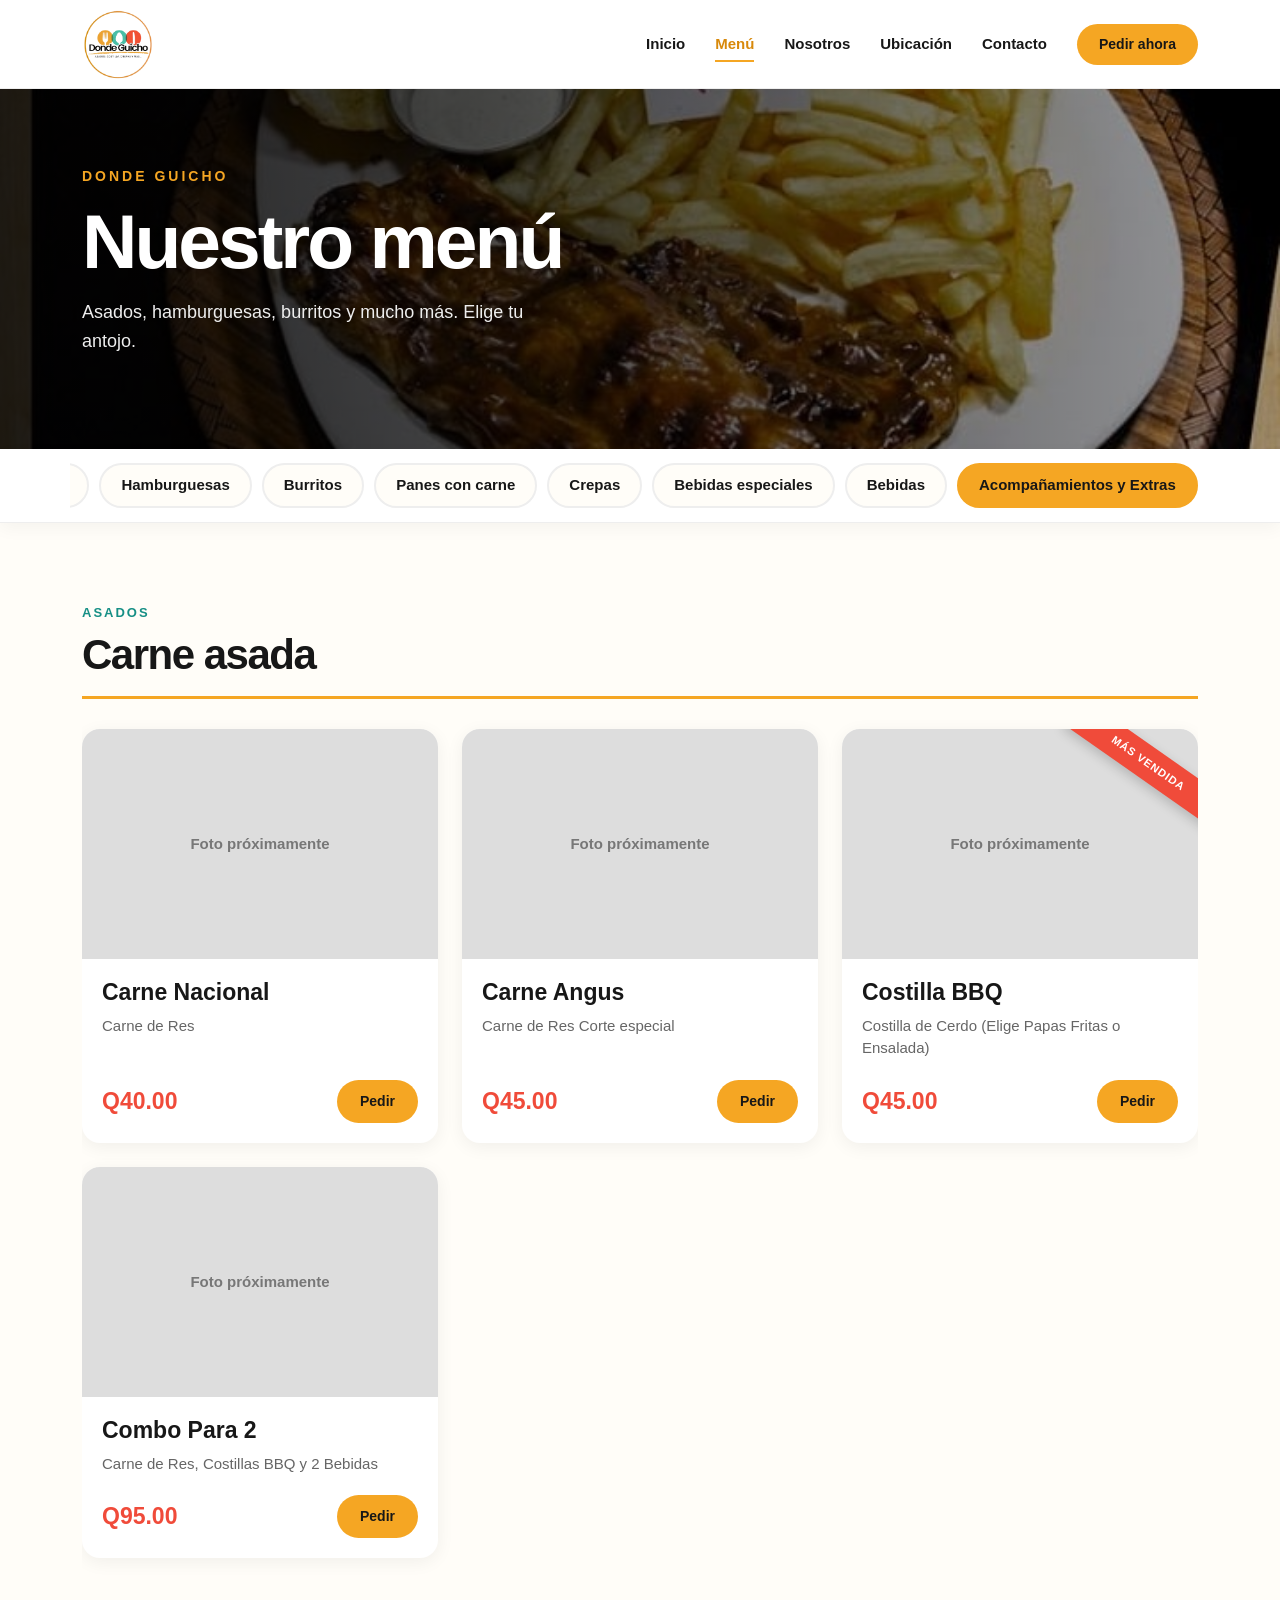
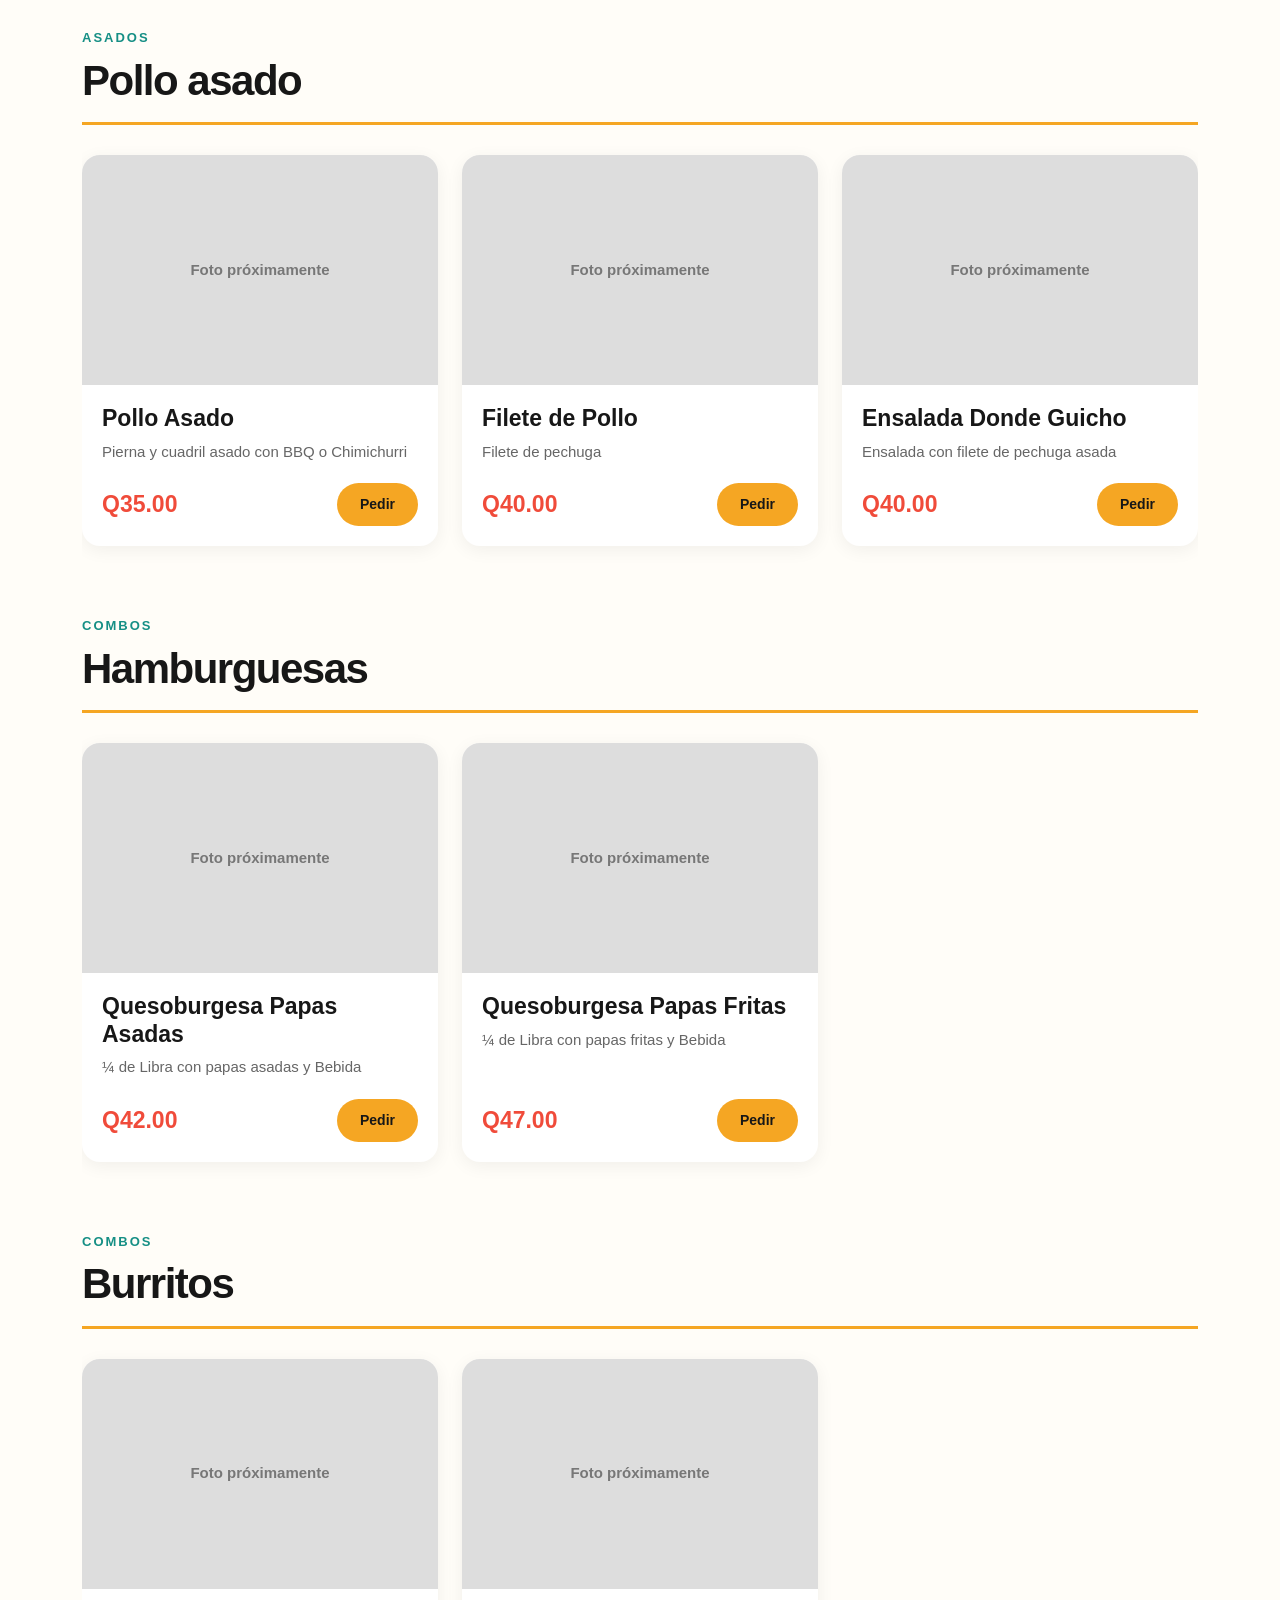
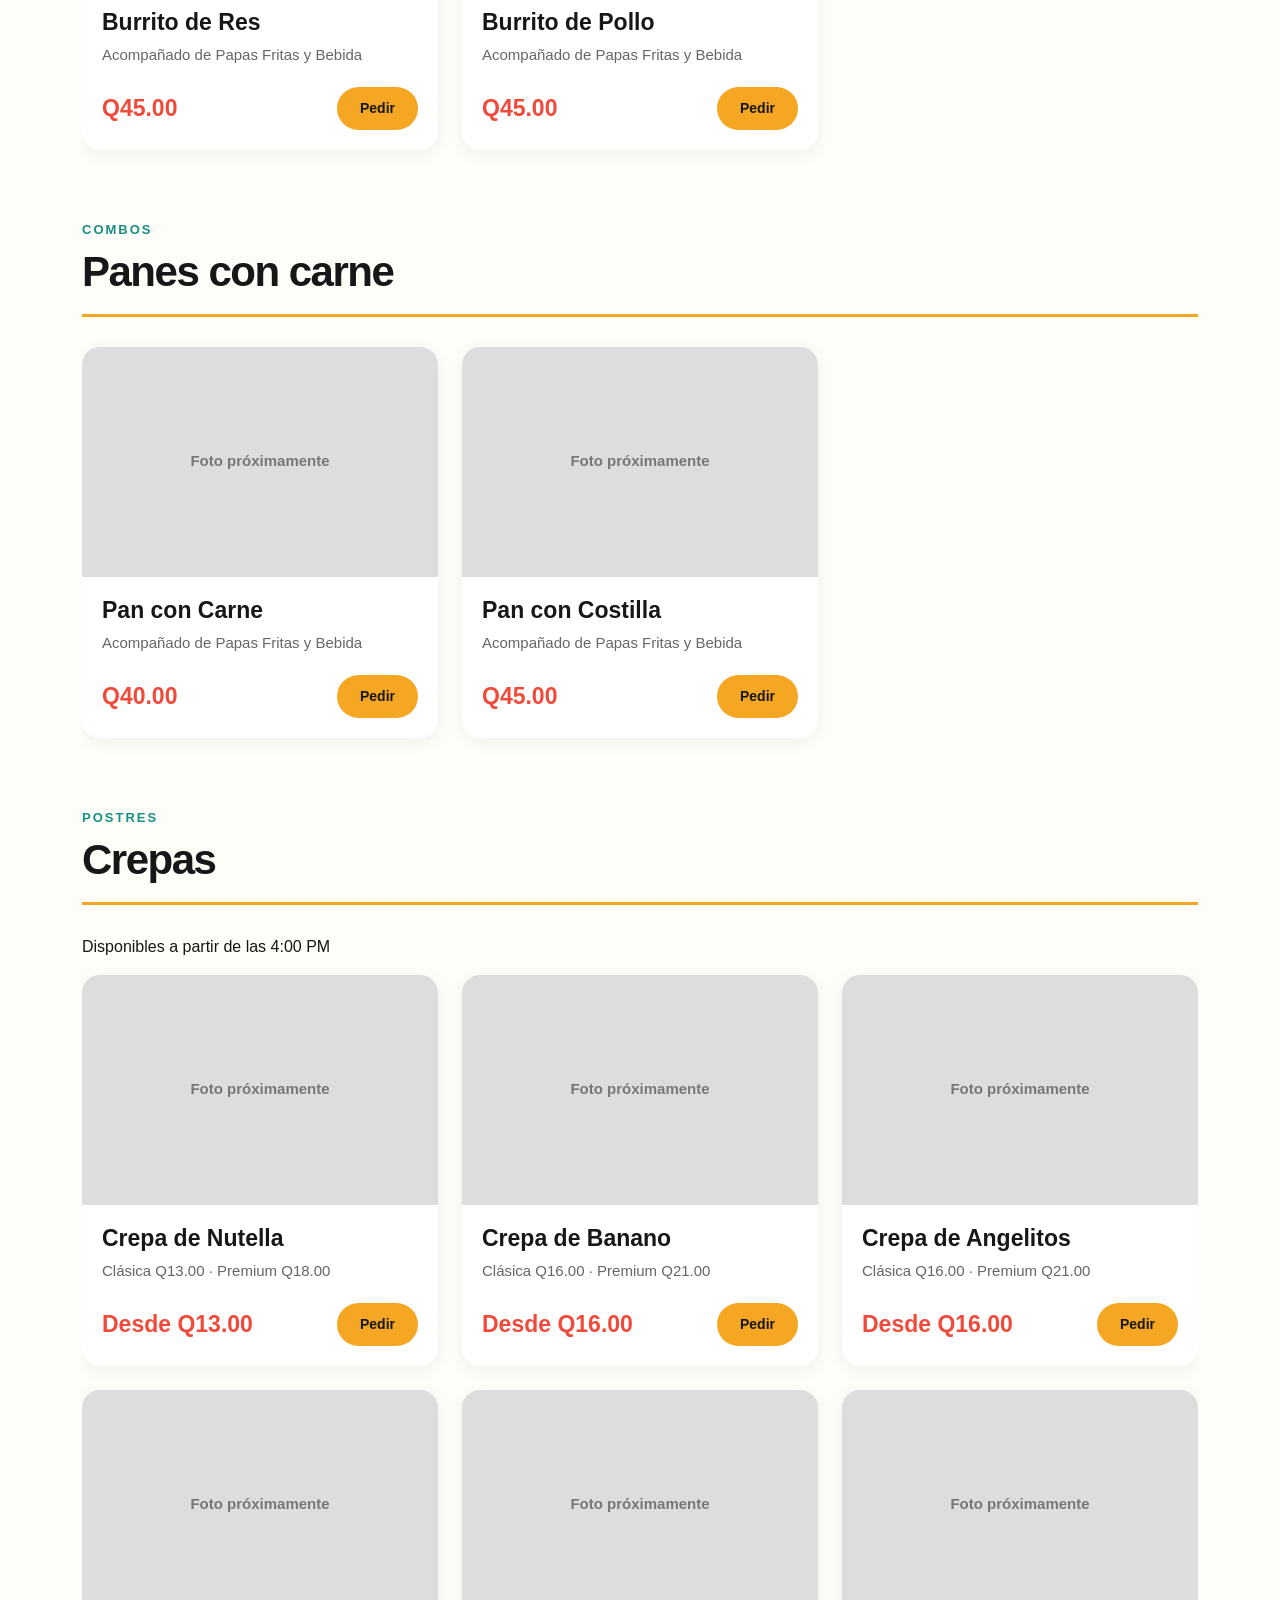
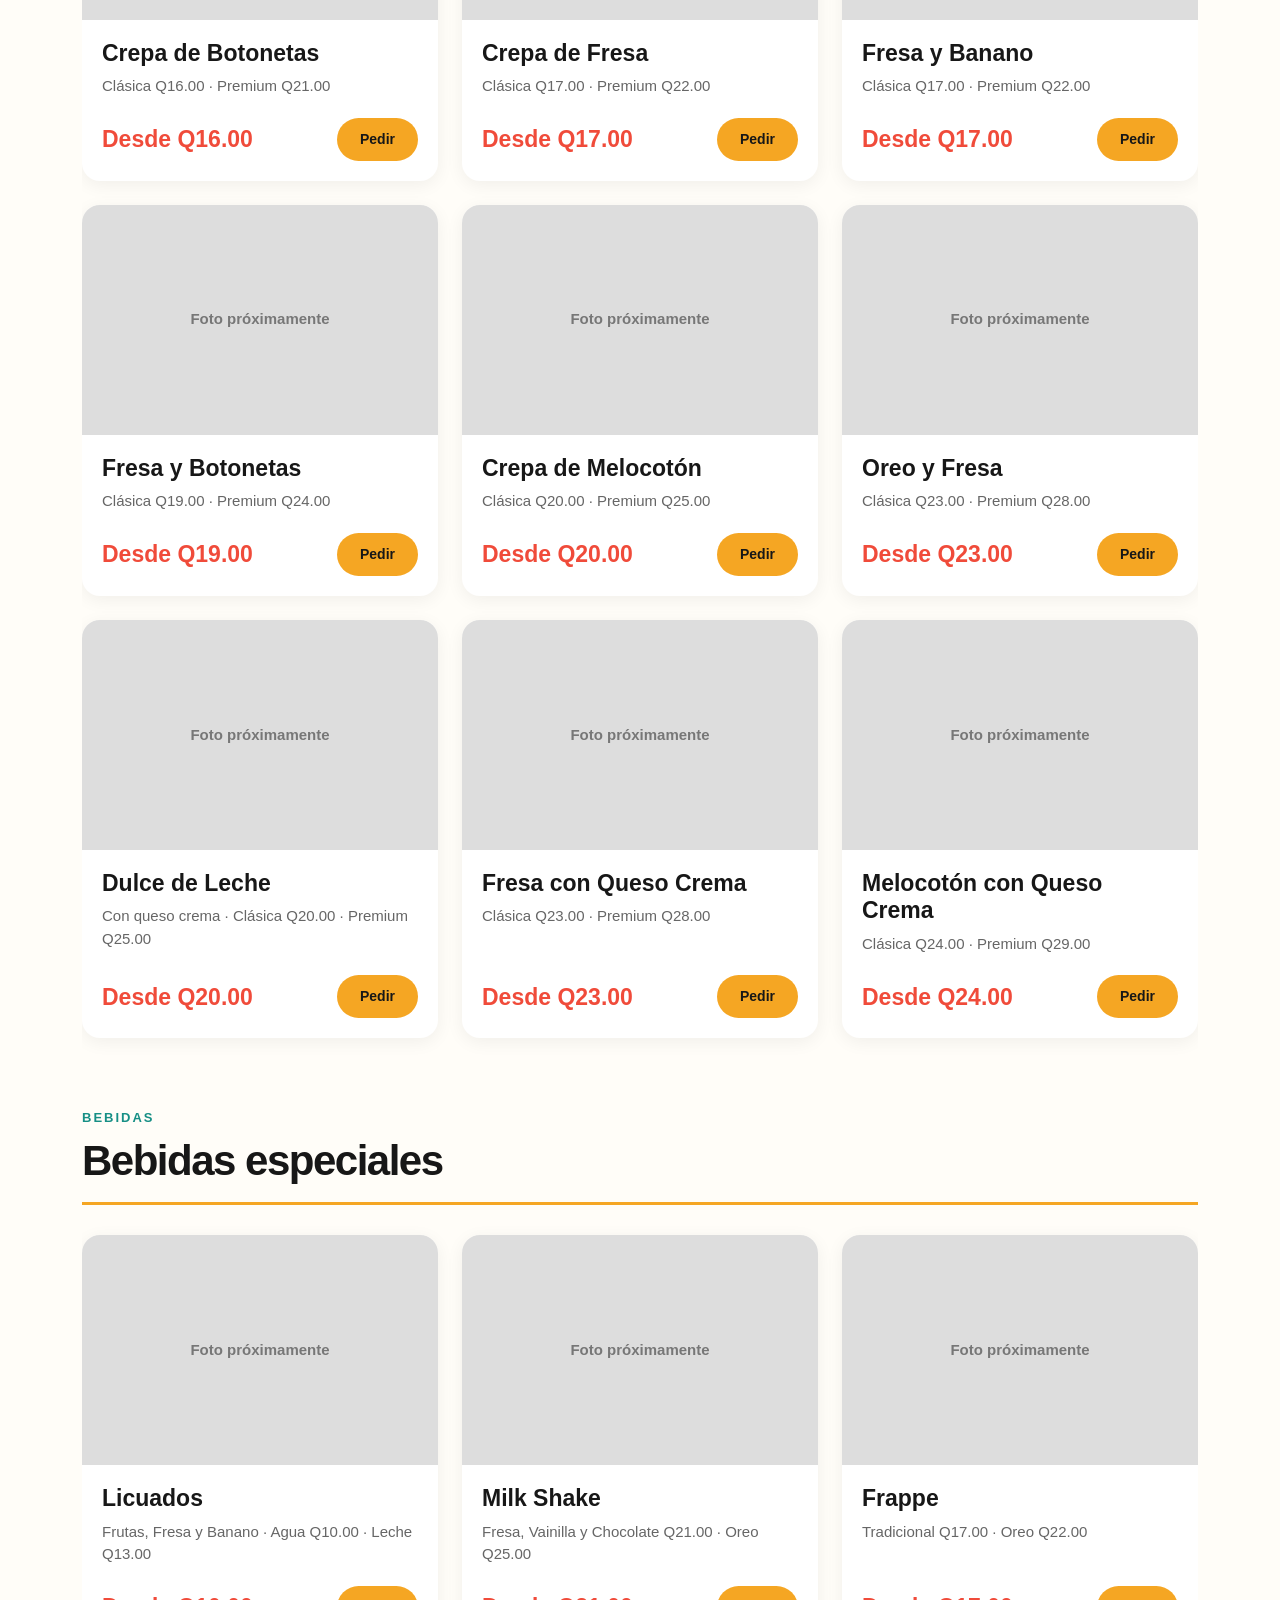
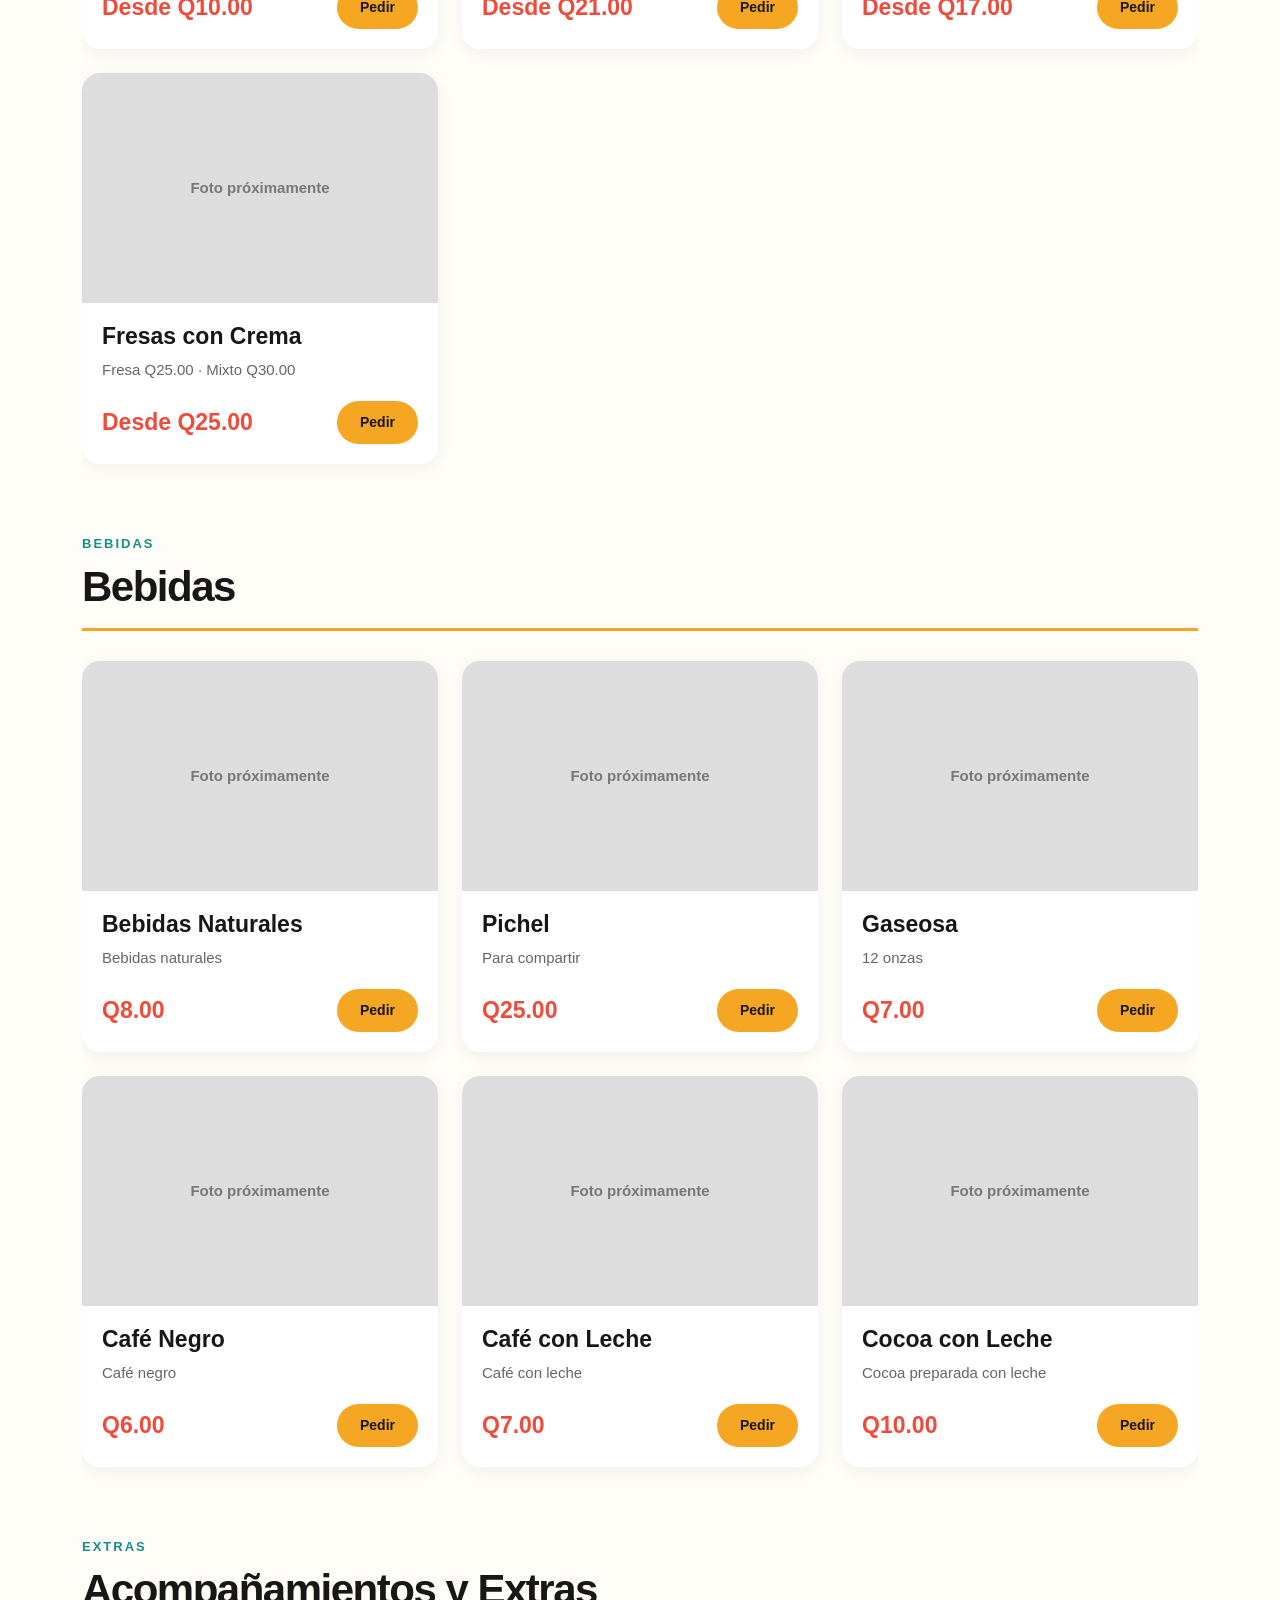
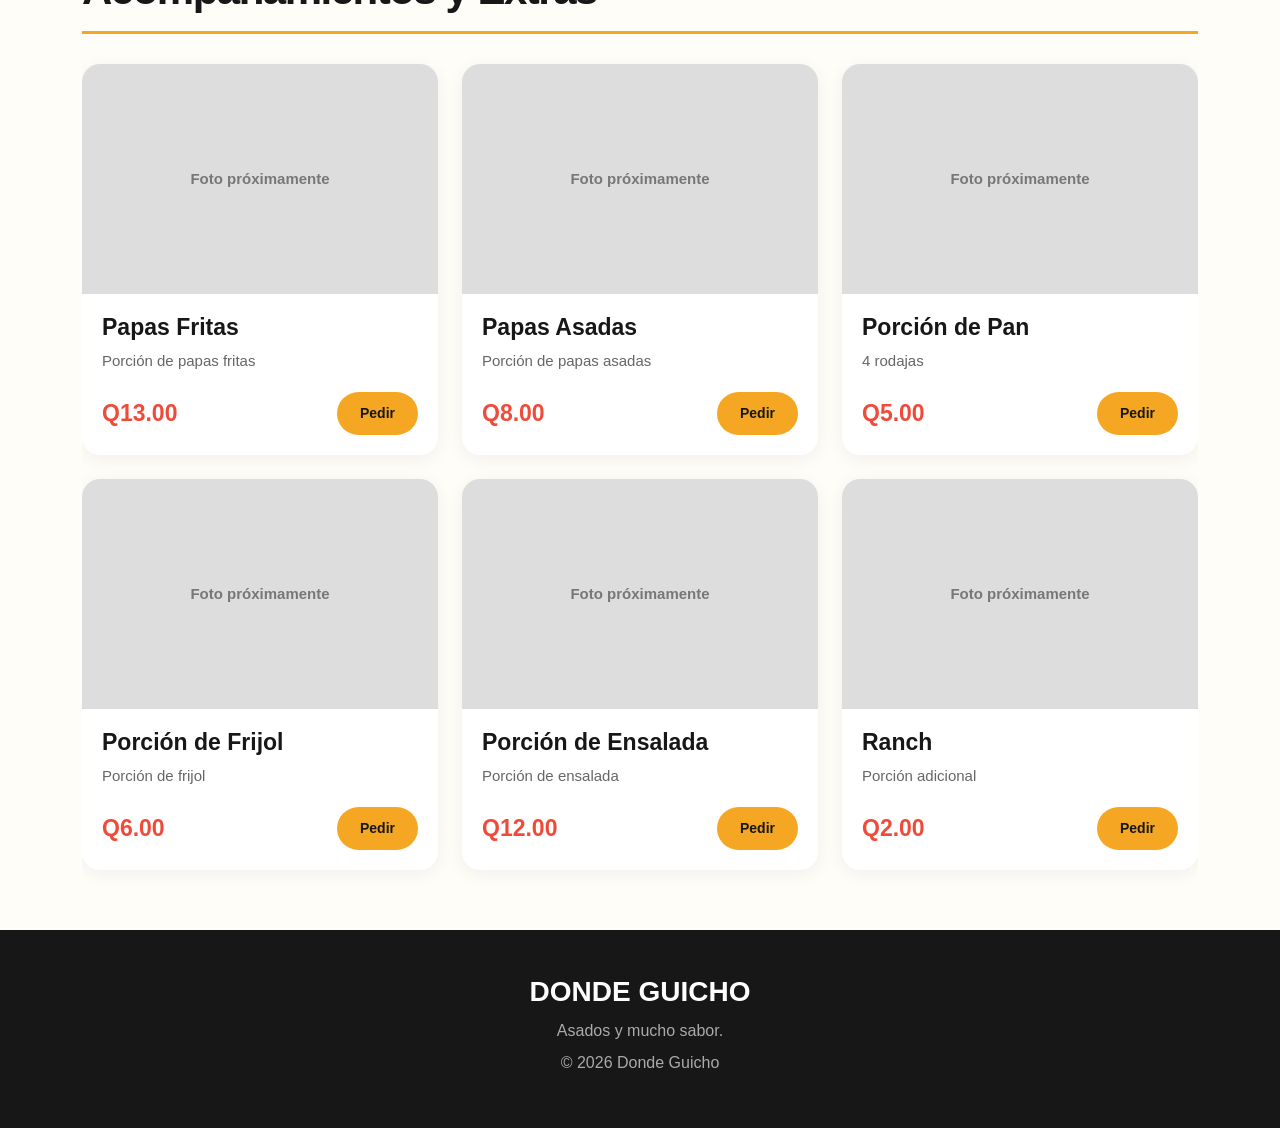
==== commit 189fffea: "Actualizar menu" ====
--- a/menu.html
+++ b/menu.html
@@ -1,11 +1,13 @@
 <!DOCTYPE html>
 <html lang="es">
+
 <head>
     <meta charset="UTF-8">
     <meta name="viewport" content="width=device-width, initial-scale=1.0">
 
     <title>Menú | Donde Guicho</title>
-    <meta name="description" content="Menú de Donde Guicho: carne asada, pollo asado, costillas, hamburguesas, burritos, panes con carne y crepas.">
+    <meta name="description"
+        content="Menú de Donde Guicho: carne asada, pollo asado, costillas, hamburguesas, burritos, panes con carne y crepas.">
     <meta name="theme-color" content="#F5A623">
 
     <!-- ÍCONO DE LA PESTAÑA -->
@@ -35,14 +37,8 @@
                 <img src="images/logo.png" alt="Donde Guicho">
             </a>
 
-            <button
-                class="navbar-toggler"
-                type="button"
-                data-bs-toggle="collapse"
-                data-bs-target="#menuPrincipal"
-                aria-controls="menuPrincipal"
-                aria-expanded="false"
-                aria-label="Abrir menú">
+            <button class="navbar-toggler" type="button" data-bs-toggle="collapse" data-bs-target="#menuPrincipal"
+                aria-controls="menuPrincipal" aria-expanded="false" aria-label="Abrir menú">
                 <span class="navbar-toggler-icon"></span>
             </button>
 
@@ -88,14 +84,15 @@
     <!-- BARRA DE CATEGORÍAS -->
     <nav class="menu-categorias" aria-label="Categorías del menú">
         <div class="container">
-            <a href="#asados">Carne asada</a>
+            <a href="#carne">Carne asada</a>
             <a href="#pollo">Pollo asado</a>
-            <a href="#costillas">Costillas</a>
             <a href="#hamburguesas">Hamburguesas</a>
             <a href="#burritos">Burritos</a>
             <a href="#panes">Panes con carne</a>
             <a href="#crepas">Crepas</a>
-            <a href="#otros">Otros</a>
+            <a href="#bebidas-especiales">Bebidas especiales</a>
+            <a href="#bebidas">Bebidas</a>
+            <a href="#acompanamientos">Acompañamientos y Extras</a>
         </div>
     </nav>
 
@@ -128,15 +125,91 @@
 
 
             <!-- CARNE ASADA -->
-            <section id="asados" class="menu-seccion">
+            <section id="carne" class="menu-seccion">
                 <div class="menu-seccion-titulo">
                     <p class="section-label">ASADOS</p>
                     <h2>Carne asada</h2>
                 </div>
+
                 <div class="row g-4">
-                    <div class="col-12">
-                        <div class="menu-vacio">Productos próximamente.</div>
-                    </div>
+
+                    <!-- Carne Nacional -->
+                    <div class="col-12 col-md-6 col-lg-4">
+                        <div class="menu-producto">
+                            <div class="menu-producto-imagen">
+                                <span>Foto próximamente</span>
+                            </div>
+
+                            <div class="menu-producto-contenido">
+                                <h3>Carne Nacional</h3>
+                                <p>Carne de Res</p>
+
+                                <div class="menu-producto-pie">
+                                    <strong>Q40.00</strong>
+                                    <a href="#" class="btn btn-pedir">Pedir</a>
+                                </div>
+                            </div>
+                        </div>
+                    </div>
+
+                    <!-- Carne Angus -->
+                    <div class="col-12 col-md-6 col-lg-4">
+                        <div class="menu-producto">
+                            <div class="menu-producto-imagen">
+                                <span>Foto próximamente</span>
+                            </div>
+
+                            <div class="menu-producto-contenido">
+                                <h3>Carne Angus</h3>
+                                <p>Carne de Res Corte especial</p>
+
+                                <div class="menu-producto-pie">
+                                    <strong>Q45.00</strong>
+                                    <a href="#" class="btn btn-pedir">Pedir</a>
+                                </div>
+                            </div>
+                        </div>
+                    </div>
+
+                    <!-- Costilla BBQ -->
+                    <div class="col-12 col-md-6 col-lg-4">
+                        <div class="menu-producto">
+                            <div class="menu-producto-imagen">
+                                <span>Foto próximamente</span>
+                                <span class="producto-badge">MÁS VENDIDA</span>
+                            </div>
+
+                            <div class="menu-producto-contenido">
+                                <h3>Costilla BBQ</h3>
+                                <p>Costilla de Cerdo (Elige Papas Fritas o Ensalada)</p>
+
+                                <div class="menu-producto-pie">
+                                    <strong>Q45.00</strong>
+                                    <a href="#" class="btn btn-pedir">Pedir</a>
+                                </div>
+                            </div>
+                        </div>
+                    </div>
+
+                    <!-- Combo Para 2 -->
+                    <div class="col-12 col-md-6 col-lg-4">
+                        <div class="menu-producto">
+                            <div class="menu-producto-imagen">
+                                <span>Foto próximamente</span>
+                            </div>
+
+                            <div class="menu-producto-contenido">
+                                <h3>Combo Para 2</h3>
+                                <p>Carne de Res, Costillas BBQ y 2 Bebidas</p>
+
+                                <div class="menu-producto-pie">
+                                    <strong>Q95.00</strong>
+                                    <a href="#" class="btn btn-pedir">Pedir</a>
+                                </div>
+                            </div>
+                        </div>
+                    </div>
+
                 </div>
             </section>
 
@@ -147,38 +220,119 @@
                     <p class="section-label">ASADOS</p>
                     <h2>Pollo asado</h2>
                 </div>
+
                 <div class="row g-4">
-                    <div class="col-12">
-                        <div class="menu-vacio">Productos próximamente.</div>
-                    </div>
+
+                    <!-- Pollo Asado -->
+                    <div class="col-12 col-md-6 col-lg-4">
+                        <div class="menu-producto">
+                            <div class="menu-producto-imagen">
+                                <span>Foto próximamente</span>
+                            </div>
+
+                            <div class="menu-producto-contenido">
+                                <h3>Pollo Asado</h3>
+                                <p>Pierna y cuadril asado con BBQ o Chimichurri</p>
+
+                                <div class="menu-producto-pie">
+                                    <strong>Q35.00</strong>
+                                    <a href="#" class="btn btn-pedir">Pedir</a>
+                                </div>
+                            </div>
+                        </div>
+                    </div>
+
+                    <!-- Filete de Pollo -->
+                    <div class="col-12 col-md-6 col-lg-4">
+                        <div class="menu-producto">
+                            <div class="menu-producto-imagen">
+                                <span>Foto próximamente</span>
+                            </div>
+
+                            <div class="menu-producto-contenido">
+                                <h3>Filete de Pollo</h3>
+                                <p>Filete de pechuga</p>
+
+                                <div class="menu-producto-pie">
+                                    <strong>Q40.00</strong>
+                                    <a href="#" class="btn btn-pedir">Pedir</a>
+                                </div>
+                            </div>
+                        </div>
+                    </div>
+
+                    <!-- Ensalada Donde Guicho -->
+                    <div class="col-12 col-md-6 col-lg-4">
+                        <div class="menu-producto">
+                            <div class="menu-producto-imagen">
+                                <span>Foto próximamente</span>
+                            </div>
+
+                            <div class="menu-producto-contenido">
+                                <h3>Ensalada Donde Guicho</h3>
+                                <p>Ensalada con filete de pechuga asada</p>
+
+                                <div class="menu-producto-pie">
+                                    <strong>Q40.00</strong>
+                                    <a href="#" class="btn btn-pedir">Pedir</a>
+                                </div>
+                            </div>
+                        </div>
+                    </div>
+
                 </div>
             </section>
 
 
-            <!-- COSTILLAS -->
-            <section id="costillas" class="menu-seccion">
-                <div class="menu-seccion-titulo">
-                    <p class="section-label">ASADOS</p>
-                    <h2>Costillas</h2>
-                </div>
-                <div class="row g-4">
-                    <div class="col-12">
-                        <div class="menu-vacio">Productos próximamente.</div>
-                    </div>
-                </div>
-            </section>
 
 
             <!-- HAMBURGUESAS -->
             <section id="hamburguesas" class="menu-seccion">
                 <div class="menu-seccion-titulo">
-                    <p class="section-label">A LA PARRILLA</p>
+                    <p class="section-label">COMBOS</p>
                     <h2>Hamburguesas</h2>
                 </div>
+
                 <div class="row g-4">
-                    <div class="col-12">
-                        <div class="menu-vacio">Productos próximamente.</div>
-                    </div>
+
+                    <!-- Quesoburgesa con Papas Asadas -->
+                    <div class="col-12 col-md-6 col-lg-4">
+                        <div class="menu-producto">
+                            <div class="menu-producto-imagen">
+                                <span>Foto próximamente</span>
+                            </div>
+
+                            <div class="menu-producto-contenido">
+                                <h3>Quesoburgesa Papas Asadas</h3>
+                                <p>¼ de Libra con papas asadas y Bebida</p>
+
+                                <div class="menu-producto-pie">
+                                    <strong>Q42.00</strong>
+                                    <a href="#" class="btn btn-pedir">Pedir</a>
+                                </div>
+                            </div>
+                        </div>
+                    </div>
+
+                    <!-- Quesoburgesa con Papas Fritas -->
+                    <div class="col-12 col-md-6 col-lg-4">
+                        <div class="menu-producto">
+                            <div class="menu-producto-imagen">
+                                <span>Foto próximamente</span>
+                            </div>
+
+                            <div class="menu-producto-contenido">
+                                <h3>Quesoburgesa Papas Fritas</h3>
+                                <p>¼ de Libra con papas fritas y Bebida</p>
+
+                                <div class="menu-producto-pie">
+                                    <strong>Q47.00</strong>
+                                    <a href="#" class="btn btn-pedir">Pedir</a>
+                                </div>
+                            </div>
+                        </div>
+                    </div>
+
                 </div>
             </section>
 
@@ -186,13 +340,50 @@
             <!-- BURRITOS -->
             <section id="burritos" class="menu-seccion">
                 <div class="menu-seccion-titulo">
-                    <p class="section-label">PARA LLEVAR</p>
+                    <p class="section-label">COMBOS</p>
                     <h2>Burritos</h2>
                 </div>
+
                 <div class="row g-4">
-                    <div class="col-12">
-                        <div class="menu-vacio">Productos próximamente.</div>
-                    </div>
+
+                    <!-- Burrito de Res -->
+                    <div class="col-12 col-md-6 col-lg-4">
+                        <div class="menu-producto">
+                            <div class="menu-producto-imagen">
+                                <span>Foto próximamente</span>
+                            </div>
+
+                            <div class="menu-producto-contenido">
+                                <h3>Burrito de Res</h3>
+                                <p>Acompañado de Papas Fritas y Bebida</p>
+
+                                <div class="menu-producto-pie">
+                                    <strong>Q45.00</strong>
+                                    <a href="#" class="btn btn-pedir">Pedir</a>
+                                </div>
+                            </div>
+                        </div>
+                    </div>
+
+                    <!-- Burrito de Pollo -->
+                    <div class="col-12 col-md-6 col-lg-4">
+                        <div class="menu-producto">
+                            <div class="menu-producto-imagen">
+                                <span>Foto próximamente</span>
+                            </div>
+
+                            <div class="menu-producto-contenido">
+                                <h3>Burrito de Pollo</h3>
+                                <p>Acompañado de Papas Fritas y Bebida</p>
+
+                                <div class="menu-producto-pie">
+                                    <strong>Q45.00</strong>
+                                    <a href="#" class="btn btn-pedir">Pedir</a>
+                                </div>
+                            </div>
+                        </div>
+                    </div>
+
                 </div>
             </section>
 
@@ -200,13 +391,50 @@
             <!-- PANES CON CARNE -->
             <section id="panes" class="menu-seccion">
                 <div class="menu-seccion-titulo">
-                    <p class="section-label">ANTOJITOS</p>
+                    <p class="section-label">COMBOS</p>
                     <h2>Panes con carne</h2>
                 </div>
+
                 <div class="row g-4">
-                    <div class="col-12">
-                        <div class="menu-vacio">Productos próximamente.</div>
-                    </div>
+
+                    <!-- Pan con Carne -->
+                    <div class="col-12 col-md-6 col-lg-4">
+                        <div class="menu-producto">
+                            <div class="menu-producto-imagen">
+                                <span>Foto próximamente</span>
+                            </div>
+
+                            <div class="menu-producto-contenido">
+                                <h3>Pan con Carne</h3>
+                                <p>Acompañado de Papas Fritas y Bebida</p>
+
+                                <div class="menu-producto-pie">
+                                    <strong>Q40.00</strong>
+                                    <a href="#" class="btn btn-pedir">Pedir</a>
+                                </div>
+                            </div>
+                        </div>
+                    </div>
+
+                    <!-- Pan con Costilla -->
+                    <div class="col-12 col-md-6 col-lg-4">
+                        <div class="menu-producto">
+                            <div class="menu-producto-imagen">
+                                <span>Foto próximamente</span>
+                            </div>
+
+                            <div class="menu-producto-contenido">
+                                <h3>Pan con Costilla</h3>
+                                <p>Acompañado de Papas Fritas y Bebida</p>
+
+                                <div class="menu-producto-pie">
+                                    <strong>Q45.00</strong>
+                                    <a href="#" class="btn btn-pedir">Pedir</a>
+                                </div>
+                            </div>
+                        </div>
+                    </div>
+
                 </div>
             </section>
 
@@ -214,27 +442,579 @@
             <!-- CREPAS -->
             <section id="crepas" class="menu-seccion">
                 <div class="menu-seccion-titulo">
-                    <p class="section-label">DULCES Y SALADAS</p>
+                    <p class="section-label">POSTRES</p>
                     <h2>Crepas</h2>
                 </div>
+
+                <p class="menu-nota">Disponibles a partir de las 4:00 PM</p>
+
                 <div class="row g-4">
-                    <div class="col-12">
-                        <div class="menu-vacio">Productos próximamente.</div>
-                    </div>
+
+                    <!-- Nutella -->
+                    <div class="col-12 col-md-6 col-lg-4">
+                        <div class="menu-producto">
+                            <div class="menu-producto-imagen">
+                                <span>Foto próximamente</span>
+                            </div>
+
+                            <div class="menu-producto-contenido">
+                                <h3>Crepa de Nutella</h3>
+                                <p>Clásica Q13.00 · Premium Q18.00</p>
+
+                                <div class="menu-producto-pie">
+                                    <strong>Desde Q13.00</strong>
+                                    <a href="#" class="btn btn-pedir">Pedir</a>
+                                </div>
+                            </div>
+                        </div>
+                    </div>
+
+                    <!-- Banano -->
+                    <div class="col-12 col-md-6 col-lg-4">
+                        <div class="menu-producto">
+                            <div class="menu-producto-imagen">
+                                <span>Foto próximamente</span>
+                            </div>
+
+                            <div class="menu-producto-contenido">
+                                <h3>Crepa de Banano</h3>
+                                <p>Clásica Q16.00 · Premium Q21.00</p>
+
+                                <div class="menu-producto-pie">
+                                    <strong>Desde Q16.00</strong>
+                                    <a href="#" class="btn btn-pedir">Pedir</a>
+                                </div>
+                            </div>
+                        </div>
+                    </div>
+
+                    <!-- Angelitos -->
+                    <div class="col-12 col-md-6 col-lg-4">
+                        <div class="menu-producto">
+                            <div class="menu-producto-imagen">
+                                <span>Foto próximamente</span>
+                            </div>
+
+                            <div class="menu-producto-contenido">
+                                <h3>Crepa de Angelitos</h3>
+                                <p>Clásica Q16.00 · Premium Q21.00</p>
+
+                                <div class="menu-producto-pie">
+                                    <strong>Desde Q16.00</strong>
+                                    <a href="#" class="btn btn-pedir">Pedir</a>
+                                </div>
+                            </div>
+                        </div>
+                    </div>
+
+                    <!-- Botonetas -->
+                    <div class="col-12 col-md-6 col-lg-4">
+                        <div class="menu-producto">
+                            <div class="menu-producto-imagen">
+                                <span>Foto próximamente</span>
+                            </div>
+
+                            <div class="menu-producto-contenido">
+                                <h3>Crepa de Botonetas</h3>
+                                <p>Clásica Q16.00 · Premium Q21.00</p>
+
+                                <div class="menu-producto-pie">
+                                    <strong>Desde Q16.00</strong>
+                                    <a href="#" class="btn btn-pedir">Pedir</a>
+                                </div>
+                            </div>
+                        </div>
+                    </div>
+
+                    <!-- Fresa -->
+                    <div class="col-12 col-md-6 col-lg-4">
+                        <div class="menu-producto">
+                            <div class="menu-producto-imagen">
+                                <span>Foto próximamente</span>
+                            </div>
+
+                            <div class="menu-producto-contenido">
+                                <h3>Crepa de Fresa</h3>
+                                <p>Clásica Q17.00 · Premium Q22.00</p>
+
+                                <div class="menu-producto-pie">
+                                    <strong>Desde Q17.00</strong>
+                                    <a href="#" class="btn btn-pedir">Pedir</a>
+                                </div>
+                            </div>
+                        </div>
+                    </div>
+
+                    <!-- Fresa y Banano -->
+                    <div class="col-12 col-md-6 col-lg-4">
+                        <div class="menu-producto">
+                            <div class="menu-producto-imagen">
+                                <span>Foto próximamente</span>
+                            </div>
+
+                            <div class="menu-producto-contenido">
+                                <h3>Fresa y Banano</h3>
+                                <p>Clásica Q17.00 · Premium Q22.00</p>
+
+                                <div class="menu-producto-pie">
+                                    <strong>Desde Q17.00</strong>
+                                    <a href="#" class="btn btn-pedir">Pedir</a>
+                                </div>
+                            </div>
+                        </div>
+                    </div>
+
+                    <!-- Fresa y Botonetas -->
+                    <div class="col-12 col-md-6 col-lg-4">
+                        <div class="menu-producto">
+                            <div class="menu-producto-imagen">
+                                <span>Foto próximamente</span>
+                            </div>
+
+                            <div class="menu-producto-contenido">
+                                <h3>Fresa y Botonetas</h3>
+                                <p>Clásica Q19.00 · Premium Q24.00</p>
+
+                                <div class="menu-producto-pie">
+                                    <strong>Desde Q19.00</strong>
+                                    <a href="#" class="btn btn-pedir">Pedir</a>
+                                </div>
+                            </div>
+                        </div>
+                    </div>
+
+                    <!-- Melocotón -->
+                    <div class="col-12 col-md-6 col-lg-4">
+                        <div class="menu-producto">
+                            <div class="menu-producto-imagen">
+                                <span>Foto próximamente</span>
+                            </div>
+
+                            <div class="menu-producto-contenido">
+                                <h3>Crepa de Melocotón</h3>
+                                <p>Clásica Q20.00 · Premium Q25.00</p>
+
+                                <div class="menu-producto-pie">
+                                    <strong>Desde Q20.00</strong>
+                                    <a href="#" class="btn btn-pedir">Pedir</a>
+                                </div>
+                            </div>
+                        </div>
+                    </div>
+
+                    <!-- Oreo y Fresa -->
+                    <div class="col-12 col-md-6 col-lg-4">
+                        <div class="menu-producto">
+                            <div class="menu-producto-imagen">
+                                <span>Foto próximamente</span>
+                            </div>
+
+                            <div class="menu-producto-contenido">
+                                <h3>Oreo y Fresa</h3>
+                                <p>Clásica Q23.00 · Premium Q28.00</p>
+
+                                <div class="menu-producto-pie">
+                                    <strong>Desde Q23.00</strong>
+                                    <a href="#" class="btn btn-pedir">Pedir</a>
+                                </div>
+                            </div>
+                        </div>
+                    </div>
+
+                    <!-- Dulce de Leche -->
+                    <div class="col-12 col-md-6 col-lg-4">
+                        <div class="menu-producto">
+                            <div class="menu-producto-imagen">
+                                <span>Foto próximamente</span>
+                            </div>
+
+                            <div class="menu-producto-contenido">
+                                <h3>Dulce de Leche</h3>
+                                <p>Con queso crema · Clásica Q20.00 · Premium Q25.00</p>
+
+                                <div class="menu-producto-pie">
+                                    <strong>Desde Q20.00</strong>
+                                    <a href="#" class="btn btn-pedir">Pedir</a>
+                                </div>
+                            </div>
+                        </div>
+                    </div>
+
+                    <!-- Fresa con Queso Crema -->
+                    <div class="col-12 col-md-6 col-lg-4">
+                        <div class="menu-producto">
+                            <div class="menu-producto-imagen">
+                                <span>Foto próximamente</span>
+                            </div>
+
+                            <div class="menu-producto-contenido">
+                                <h3>Fresa con Queso Crema</h3>
+                                <p>Clásica Q23.00 · Premium Q28.00</p>
+
+                                <div class="menu-producto-pie">
+                                    <strong>Desde Q23.00</strong>
+                                    <a href="#" class="btn btn-pedir">Pedir</a>
+                                </div>
+                            </div>
+                        </div>
+                    </div>
+
+                    <!-- Melocotón con Queso Crema -->
+                    <div class="col-12 col-md-6 col-lg-4">
+                        <div class="menu-producto">
+                            <div class="menu-producto-imagen">
+                                <span>Foto próximamente</span>
+                            </div>
+
+                            <div class="menu-producto-contenido">
+                                <h3>Melocotón con Queso Crema</h3>
+                                <p>Clásica Q24.00 · Premium Q29.00</p>
+
+                                <div class="menu-producto-pie">
+                                    <strong>Desde Q24.00</strong>
+                                    <a href="#" class="btn btn-pedir">Pedir</a>
+                                </div>
+                            </div>
+                        </div>
+                    </div>
+
                 </div>
             </section>
 
-
-            <!-- OTROS -->
-            <section id="otros" class="menu-seccion">
+            <section id="bebidas-especiales" class="menu-seccion">
                 <div class="menu-seccion-titulo">
-                    <p class="section-label">Y MÁS</p>
-                    <h2>Otros</h2>
-                </div>
+                    <p class="section-label">BEBIDAS</p>
+                    <h2>Bebidas especiales</h2>
+                </div>
+
                 <div class="row g-4">
-                    <div class="col-12">
-                        <div class="menu-vacio">Productos próximamente.</div>
-                    </div>
+
+                    <!-- Licuados -->
+                    <div class="col-12 col-md-6 col-lg-4">
+                        <div class="menu-producto">
+                            <div class="menu-producto-imagen">
+                                <span>Foto próximamente</span>
+                            </div>
+
+                            <div class="menu-producto-contenido">
+                                <h3>Licuados</h3>
+                                <p>Frutas, Fresa y Banano · Agua Q10.00 · Leche Q13.00</p>
+
+                                <div class="menu-producto-pie">
+                                    <strong>Desde Q10.00</strong>
+                                    <a href="#" class="btn btn-pedir">Pedir</a>
+                                </div>
+                            </div>
+                        </div>
+                    </div>
+
+                    <!-- Milk Shake -->
+                    <div class="col-12 col-md-6 col-lg-4">
+                        <div class="menu-producto">
+                            <div class="menu-producto-imagen">
+                                <span>Foto próximamente</span>
+                            </div>
+
+                            <div class="menu-producto-contenido">
+                                <h3>Milk Shake</h3>
+                                <p>Fresa, Vainilla y Chocolate Q21.00 · Oreo Q25.00</p>
+
+                                <div class="menu-producto-pie">
+                                    <strong>Desde Q21.00</strong>
+                                    <a href="#" class="btn btn-pedir">Pedir</a>
+                                </div>
+                            </div>
+                        </div>
+                    </div>
+
+                    <!-- Frappe -->
+                    <div class="col-12 col-md-6 col-lg-4">
+                        <div class="menu-producto">
+                            <div class="menu-producto-imagen">
+                                <span>Foto próximamente</span>
+                            </div>
+
+                            <div class="menu-producto-contenido">
+                                <h3>Frappe</h3>
+                                <p>Tradicional Q17.00 · Oreo Q22.00</p>
+
+                                <div class="menu-producto-pie">
+                                    <strong>Desde Q17.00</strong>
+                                    <a href="#" class="btn btn-pedir">Pedir</a>
+                                </div>
+                            </div>
+                        </div>
+                    </div>
+
+                    <!-- Fresas con Crema -->
+                    <div class="col-12 col-md-6 col-lg-4">
+                        <div class="menu-producto">
+                            <div class="menu-producto-imagen">
+                                <span>Foto próximamente</span>
+                            </div>
+
+                            <div class="menu-producto-contenido">
+                                <h3>Fresas con Crema</h3>
+                                <p>Fresa Q25.00 · Mixto Q30.00</p>
+
+                                <div class="menu-producto-pie">
+                                    <strong>Desde Q25.00</strong>
+                                    <a href="#" class="btn btn-pedir">Pedir</a>
+                                </div>
+                            </div>
+                        </div>
+                    </div>
+
+                </div>
+            </section>
+
+            <section id="bebidas" class="menu-seccion">
+                <div class="menu-seccion-titulo">
+                    <p class="section-label">BEBIDAS</p>
+                    <h2>Bebidas</h2>
+                </div>
+
+                <div class="row g-4">
+
+                    <!-- Bebidas Naturales -->
+                    <div class="col-12 col-md-6 col-lg-4">
+                        <div class="menu-producto">
+                            <div class="menu-producto-imagen">
+                                <span>Foto próximamente</span>
+                            </div>
+
+                            <div class="menu-producto-contenido">
+                                <h3>Bebidas Naturales</h3>
+                                <p>Bebidas naturales</p>
+
+                                <div class="menu-producto-pie">
+                                    <strong>Q8.00</strong>
+                                    <a href="#" class="btn btn-pedir">Pedir</a>
+                                </div>
+                            </div>
+                        </div>
+                    </div>
+
+                    <!-- Pichel -->
+                    <div class="col-12 col-md-6 col-lg-4">
+                        <div class="menu-producto">
+                            <div class="menu-producto-imagen">
+                                <span>Foto próximamente</span>
+                            </div>
+
+                            <div class="menu-producto-contenido">
+                                <h3>Pichel</h3>
+                                <p>Para compartir</p>
+
+                                <div class="menu-producto-pie">
+                                    <strong>Q25.00</strong>
+                                    <a href="#" class="btn btn-pedir">Pedir</a>
+                                </div>
+                            </div>
+                        </div>
+                    </div>
+
+                    <!-- Gaseosa -->
+                    <div class="col-12 col-md-6 col-lg-4">
+                        <div class="menu-producto">
+                            <div class="menu-producto-imagen">
+                                <span>Foto próximamente</span>
+                            </div>
+
+                            <div class="menu-producto-contenido">
+                                <h3>Gaseosa</h3>
+                                <p>12 onzas</p>
+
+                                <div class="menu-producto-pie">
+                                    <strong>Q7.00</strong>
+                                    <a href="#" class="btn btn-pedir">Pedir</a>
+                                </div>
+                            </div>
+                        </div>
+                    </div>
+
+                    <!-- Café Negro -->
+                    <div class="col-12 col-md-6 col-lg-4">
+                        <div class="menu-producto">
+                            <div class="menu-producto-imagen">
+                                <span>Foto próximamente</span>
+                            </div>
+
+                            <div class="menu-producto-contenido">
+                                <h3>Café Negro</h3>
+                                <p>Café negro</p>
+
+                                <div class="menu-producto-pie">
+                                    <strong>Q6.00</strong>
+                                    <a href="#" class="btn btn-pedir">Pedir</a>
+                                </div>
+                            </div>
+                        </div>
+                    </div>
+
+                    <!-- Café con Leche -->
+                    <div class="col-12 col-md-6 col-lg-4">
+                        <div class="menu-producto">
+                            <div class="menu-producto-imagen">
+                                <span>Foto próximamente</span>
+                            </div>
+
+                            <div class="menu-producto-contenido">
+                                <h3>Café con Leche</h3>
+                                <p>Café con leche</p>
+
+                                <div class="menu-producto-pie">
+                                    <strong>Q7.00</strong>
+                                    <a href="#" class="btn btn-pedir">Pedir</a>
+                                </div>
+                            </div>
+                        </div>
+                    </div>
+
+                    <!-- Cocoa con Leche -->
+                    <div class="col-12 col-md-6 col-lg-4">
+                        <div class="menu-producto">
+                            <div class="menu-producto-imagen">
+                                <span>Foto próximamente</span>
+                            </div>
+
+                            <div class="menu-producto-contenido">
+                                <h3>Cocoa con Leche</h3>
+                                <p>Cocoa preparada con leche</p>
+
+                                <div class="menu-producto-pie">
+                                    <strong>Q10.00</strong>
+                                    <a href="#" class="btn btn-pedir">Pedir</a>
+                                </div>
+                            </div>
+                        </div>
+                    </div>
+
+                </div>
+            </section>
+
+            <section id="acompanamientos" class="menu-seccion">
+                <div class="menu-seccion-titulo">
+                    <p class="section-label">EXTRAS</p>
+                    <h2>Acompañamientos y Extras</h2>
+                </div>
+
+                <div class="row g-4">
+
+                    <!-- Papas Fritas -->
+                    <div class="col-12 col-md-6 col-lg-4">
+                        <div class="menu-producto">
+                            <div class="menu-producto-imagen">
+                                <span>Foto próximamente</span>
+                            </div>
+
+                            <div class="menu-producto-contenido">
+                                <h3>Papas Fritas</h3>
+                                <p>Porción de papas fritas</p>
+
+                                <div class="menu-producto-pie">
+                                    <strong>Q13.00</strong>
+                                    <a href="#" class="btn btn-pedir">Pedir</a>
+                                </div>
+                            </div>
+                        </div>
+                    </div>
+
+                    <!-- Papas Asadas -->
+                    <div class="col-12 col-md-6 col-lg-4">
+                        <div class="menu-producto">
+                            <div class="menu-producto-imagen">
+                                <span>Foto próximamente</span>
+                            </div>
+
+                            <div class="menu-producto-contenido">
+                                <h3>Papas Asadas</h3>
+                                <p>Porción de papas asadas</p>
+
+                                <div class="menu-producto-pie">
+                                    <strong>Q8.00</strong>
+                                    <a href="#" class="btn btn-pedir">Pedir</a>
+                                </div>
+                            </div>
+                        </div>
+                    </div>
+
+                    <!-- Porción de Pan -->
+                    <div class="col-12 col-md-6 col-lg-4">
+                        <div class="menu-producto">
+                            <div class="menu-producto-imagen">
+                                <span>Foto próximamente</span>
+                            </div>
+
+                            <div class="menu-producto-contenido">
+                                <h3>Porción de Pan</h3>
+                                <p>4 rodajas</p>
+
+                                <div class="menu-producto-pie">
+                                    <strong>Q5.00</strong>
+                                    <a href="#" class="btn btn-pedir">Pedir</a>
+                                </div>
+                            </div>
+                        </div>
+                    </div>
+
+                    <!-- Porción de Frijol -->
+                    <div class="col-12 col-md-6 col-lg-4">
+                        <div class="menu-producto">
+                            <div class="menu-producto-imagen">
+                                <span>Foto próximamente</span>
+                            </div>
+
+                            <div class="menu-producto-contenido">
+                                <h3>Porción de Frijol</h3>
+                                <p>Porción de frijol</p>
+
+                                <div class="menu-producto-pie">
+                                    <strong>Q6.00</strong>
+                                    <a href="#" class="btn btn-pedir">Pedir</a>
+                                </div>
+                            </div>
+                        </div>
+                    </div>
+
+                    <!-- Porción de Ensalada -->
+                    <div class="col-12 col-md-6 col-lg-4">
+                        <div class="menu-producto">
+                            <div class="menu-producto-imagen">
+                                <span>Foto próximamente</span>
+                            </div>
+
+                            <div class="menu-producto-contenido">
+                                <h3>Porción de Ensalada</h3>
+                                <p>Porción de ensalada</p>
+
+                                <div class="menu-producto-pie">
+                                    <strong>Q12.00</strong>
+                                    <a href="#" class="btn btn-pedir">Pedir</a>
+                                </div>
+                            </div>
+                        </div>
+                    </div>
+
+                    <!-- Ranch -->
+                    <div class="col-12 col-md-6 col-lg-4">
+                        <div class="menu-producto">
+                            <div class="menu-producto-imagen">
+                                <span>Foto próximamente</span>
+                            </div>
+
+                            <div class="menu-producto-contenido">
+                                <h3>Ranch</h3>
+                                <p>Porción adicional</p>
+
+                                <div class="menu-producto-pie">
+                                    <strong>Q2.00</strong>
+                                    <a href="#" class="btn btn-pedir">Pedir</a>
+                                </div>
+                            </div>
+                        </div>
+                    </div>
+
                 </div>
             </section>
 
@@ -257,4 +1037,5 @@
     <script src="js/efectos.js"></script>
 
 </body>
+
 </html>
--- a/css/style.css
+++ b/css/style.css
@@ -566,4 +566,4 @@
     .contacto h2 {
         font-size: 45px;
     }
-}+}
--- a/css/menu.css
+++ b/css/menu.css
@@ -212,6 +212,133 @@
 
 
 /* =========================
+   NUEVAS TARJETAS DE PRODUCTO
+========================= */
+
+.menu-producto {
+    height: 100%;
+    display: flex;
+    flex-direction: column;
+    background-color: var(--blanco);
+    border-radius: 18px;
+    overflow: hidden;
+    box-shadow: 0 4px 18px rgba(0,0,0,0.06);
+    transition: transform 0.25s ease, box-shadow 0.25s ease;
+}
+
+.menu-producto:hover {
+    transform: translateY(-5px);
+    box-shadow: 0 10px 26px rgba(0,0,0,0.1);
+}
+
+
+/* =========================
+   IMAGEN DEL PRODUCTO
+========================= */
+
+.menu-producto-imagen {
+    position: relative;
+    height: 230px;
+    display: flex;
+    align-items: center;
+    justify-content: center;
+    background-color: #dddddd;
+    overflow: hidden;
+}
+
+.menu-producto-imagen span:first-child {
+    color: #777777;
+    font-size: 15px;
+    font-weight: 700;
+}
+
+
+/* =========================
+   ETIQUETA BEST SELLER
+========================= */
+
+.producto-badge {
+    position: absolute;
+    top: 18px;
+    right: -42px;
+    z-index: 2;
+
+    background-color: var(--rojo);
+    color: var(--blanco);
+
+    padding: 8px 48px;
+
+    font-size: 11px;
+    font-weight: 900;
+    letter-spacing: 0.08em;
+    white-space: nowrap;
+
+    transform: rotate(35deg);
+
+    box-shadow: 0 4px 12px rgba(0,0,0,0.18);
+}
+
+
+/* =========================
+   CONTENIDO DEL PRODUCTO
+========================= */
+
+.menu-producto-contenido {
+    flex: 1;
+    display: flex;
+    flex-direction: column;
+    padding: 20px;
+}
+
+.menu-producto-contenido h3 {
+    font-size: 23px;
+    font-weight: 800;
+    margin: 0 0 8px;
+}
+
+.menu-producto-contenido p {
+    margin: 0 0 20px;
+    color: var(--gris);
+    font-size: 15px;
+    line-height: 1.5;
+}
+
+
+/* =========================
+   PRECIO + BOTÓN
+========================= */
+
+.menu-producto-pie {
+    margin-top: auto;
+    display: flex;
+    align-items: center;
+    justify-content: space-between;
+    gap: 12px;
+}
+
+.menu-producto-pie strong {
+    color: var(--rojo);
+    font-size: 23px;
+    font-weight: 900;
+}
+
+.btn-pedir {
+    padding: 10px 22px;
+    border-radius: 50px;
+    background-color: var(--naranja);
+    color: var(--negro);
+    font-size: 14px;
+    font-weight: 800;
+    transition: all 0.25s ease;
+}
+
+.btn-pedir:hover {
+    background-color: var(--naranja-oscuro);
+    color: var(--blanco);
+}
+
+
+/* =========================
    CATEGORÍA SIN PRODUCTOS
 ========================= */
 
@@ -247,4 +374,18 @@
     .menu-seccion-titulo h2 {
         font-size: 34px;
     }
+}
+
+@media (max-width: 576px) {
+
+    .menu-producto-imagen {
+        height: 210px;
+    }
+
+    .producto-badge {
+        top: 16px;
+        right: -44px;
+        padding: 7px 48px;
+        font-size: 10px;
+    }
 }
--- a/css/efectos.css
+++ b/css/efectos.css
@@ -40,4 +40,4 @@
         transform: none;
         transition: none;
     }
-}+}
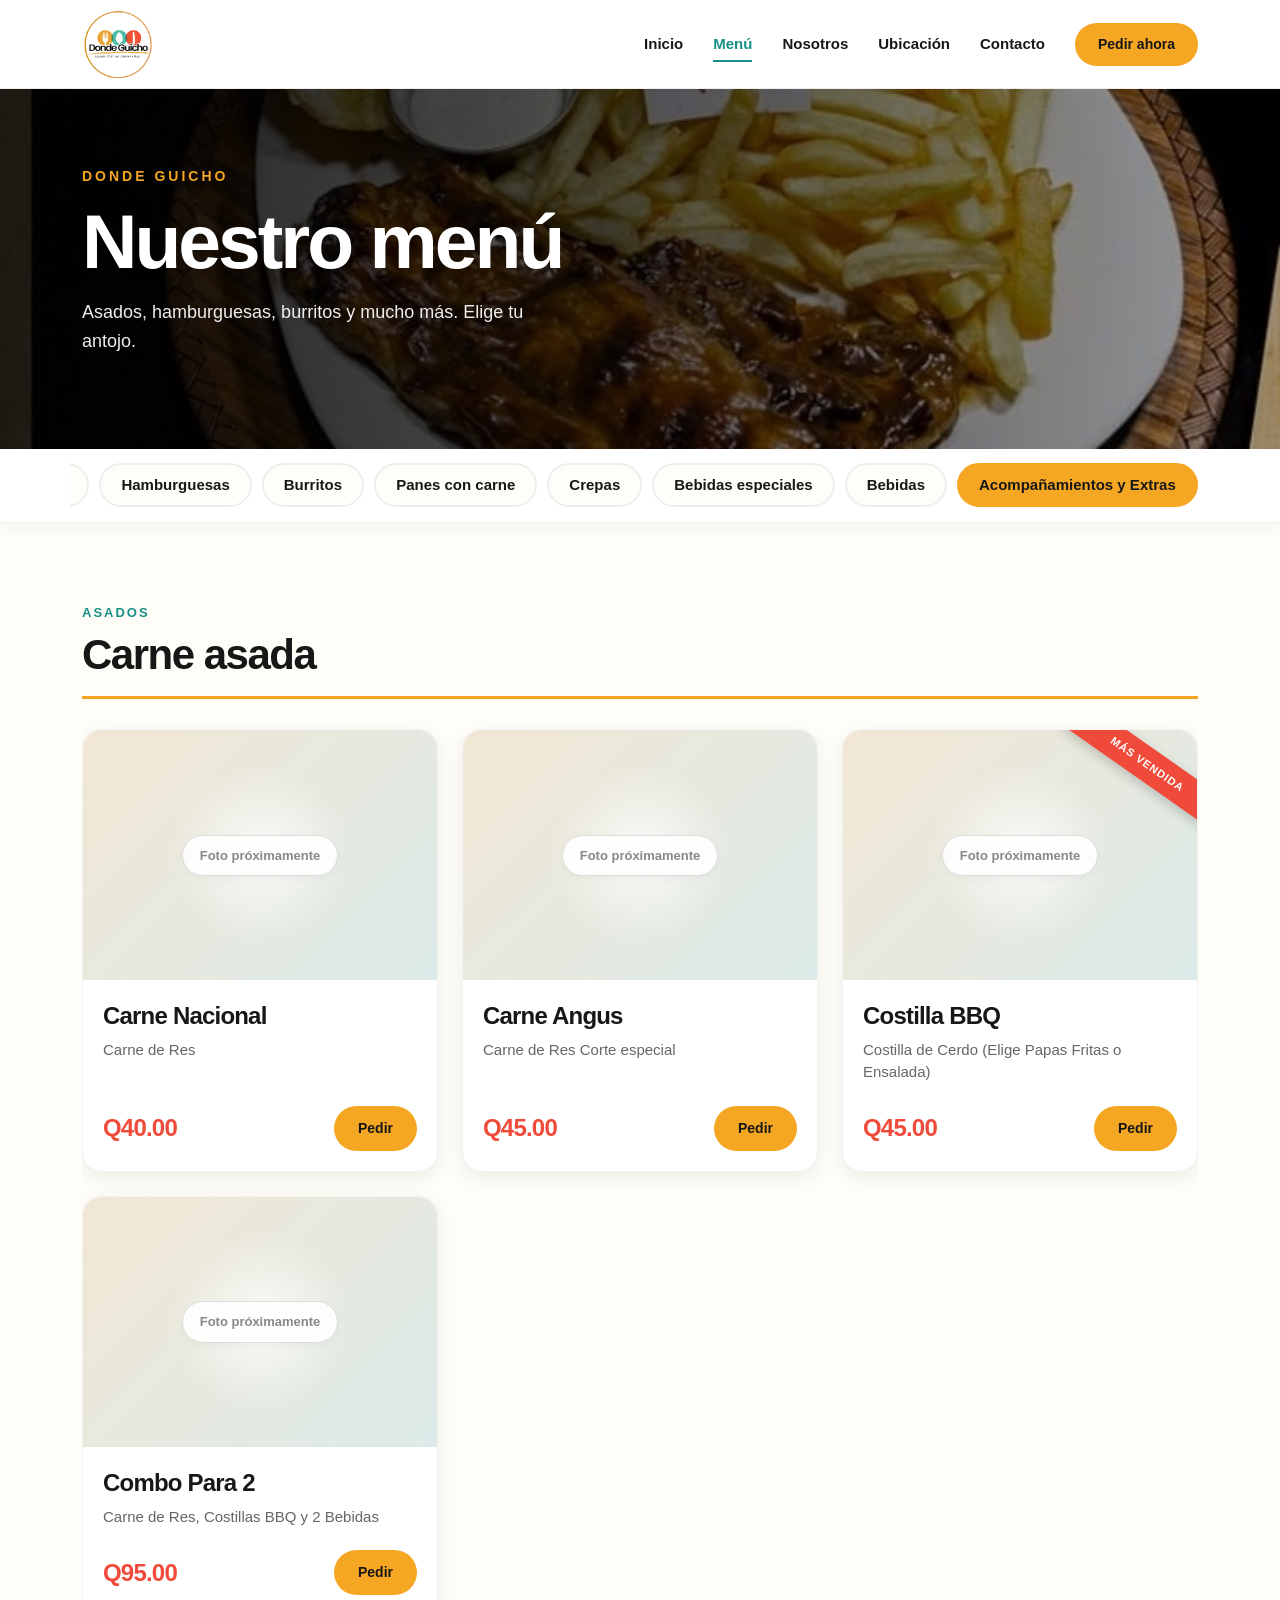
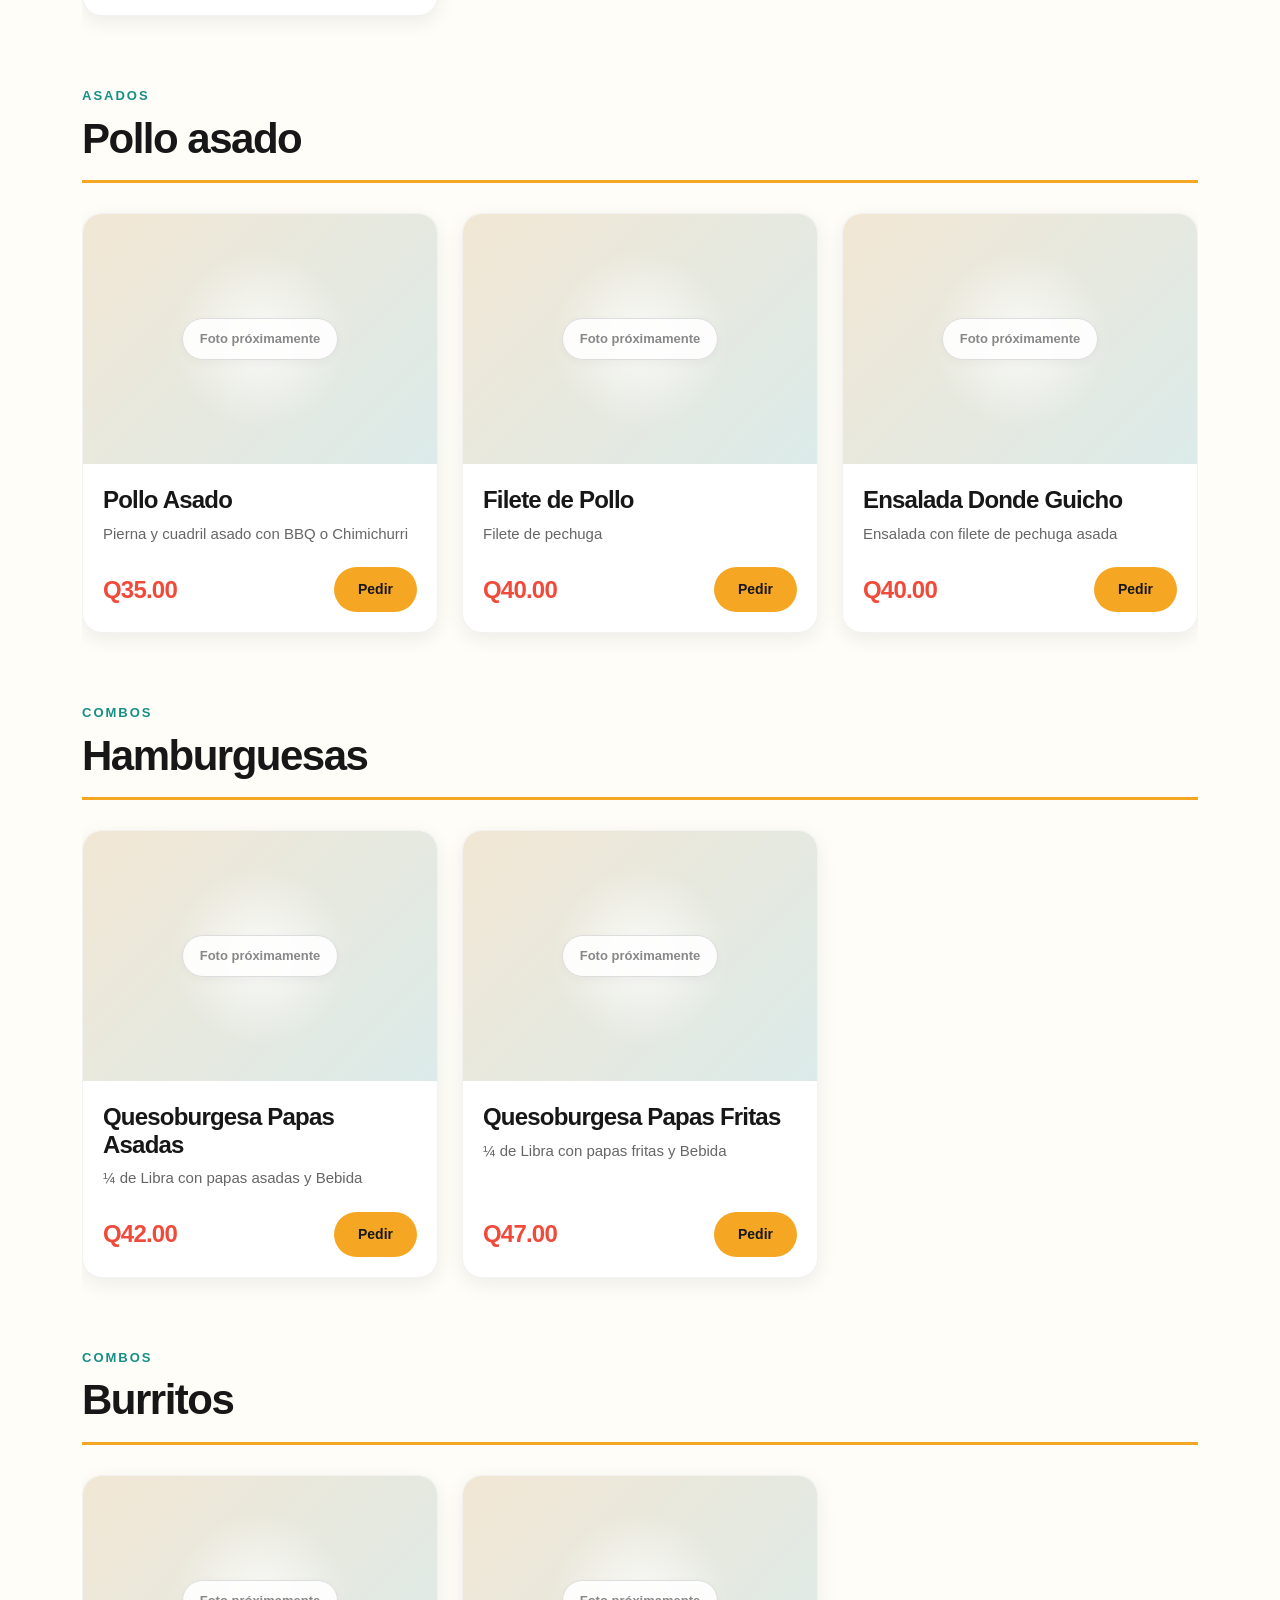
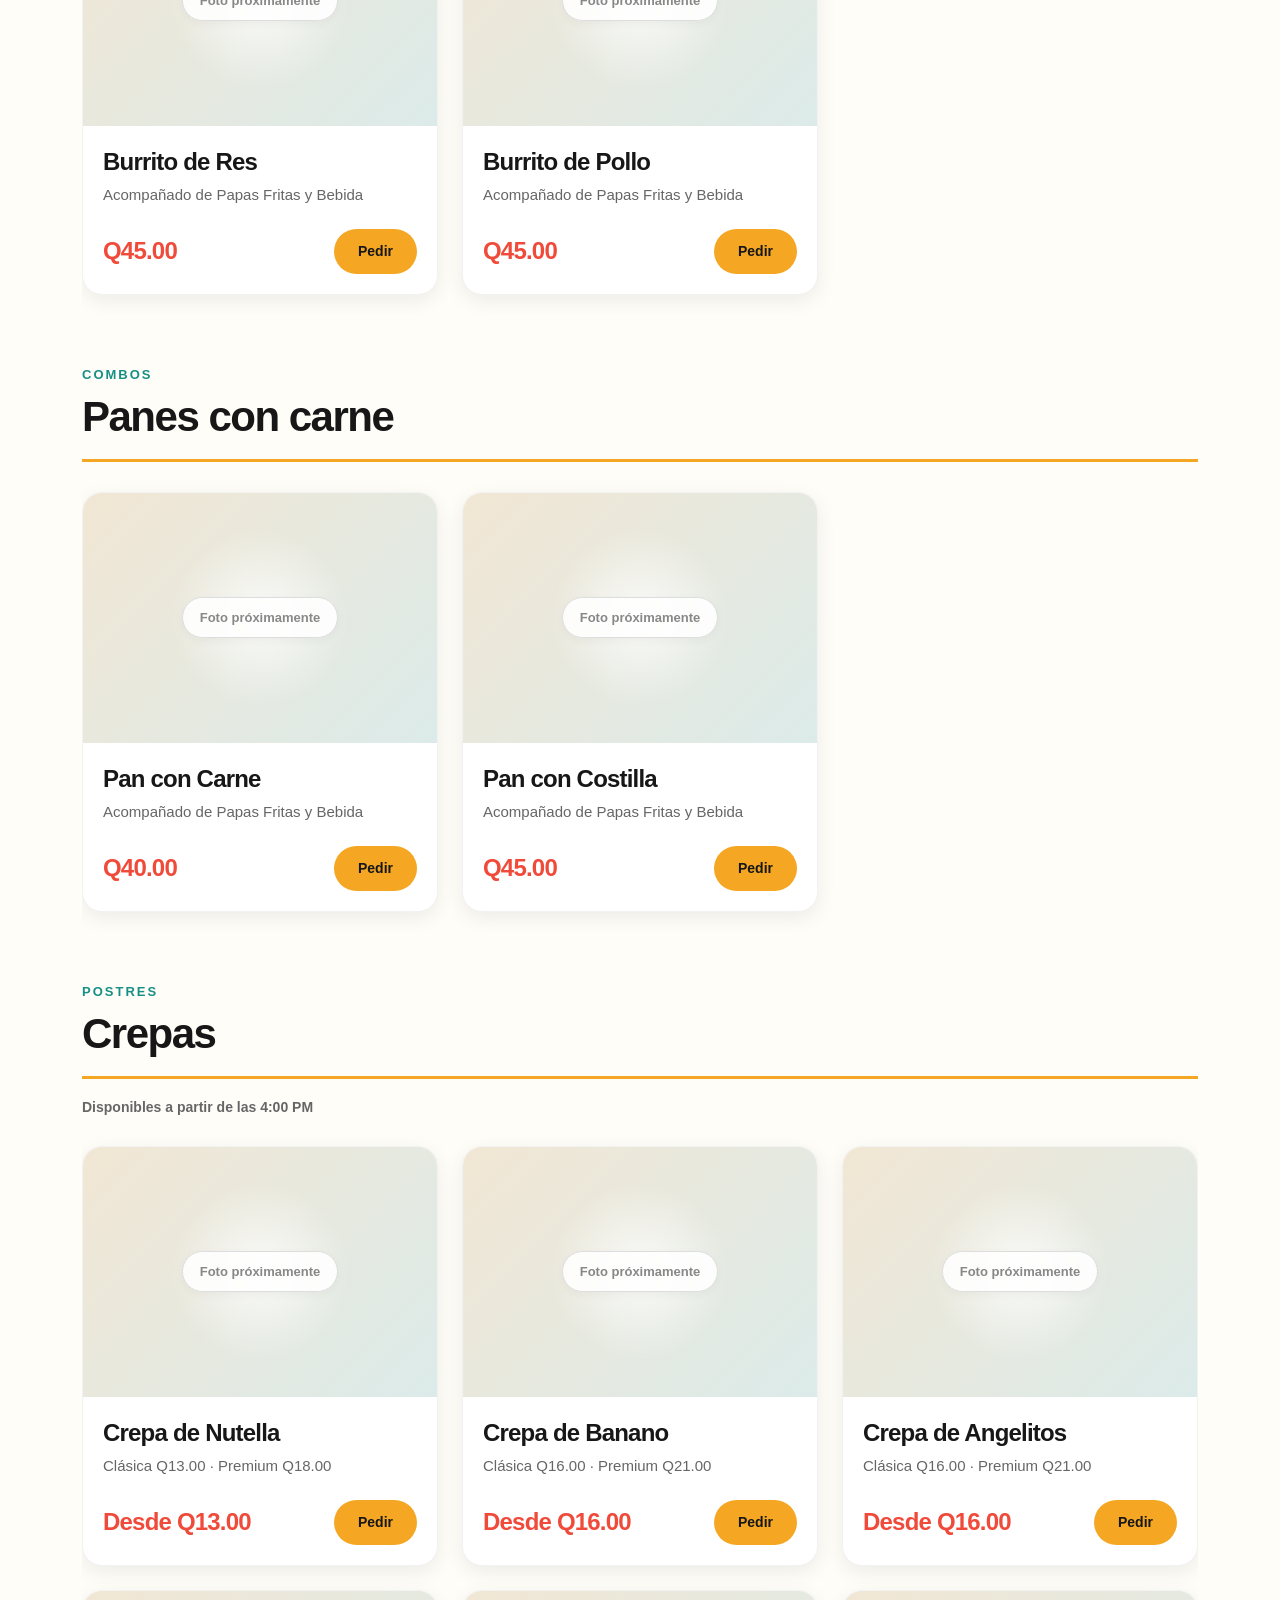
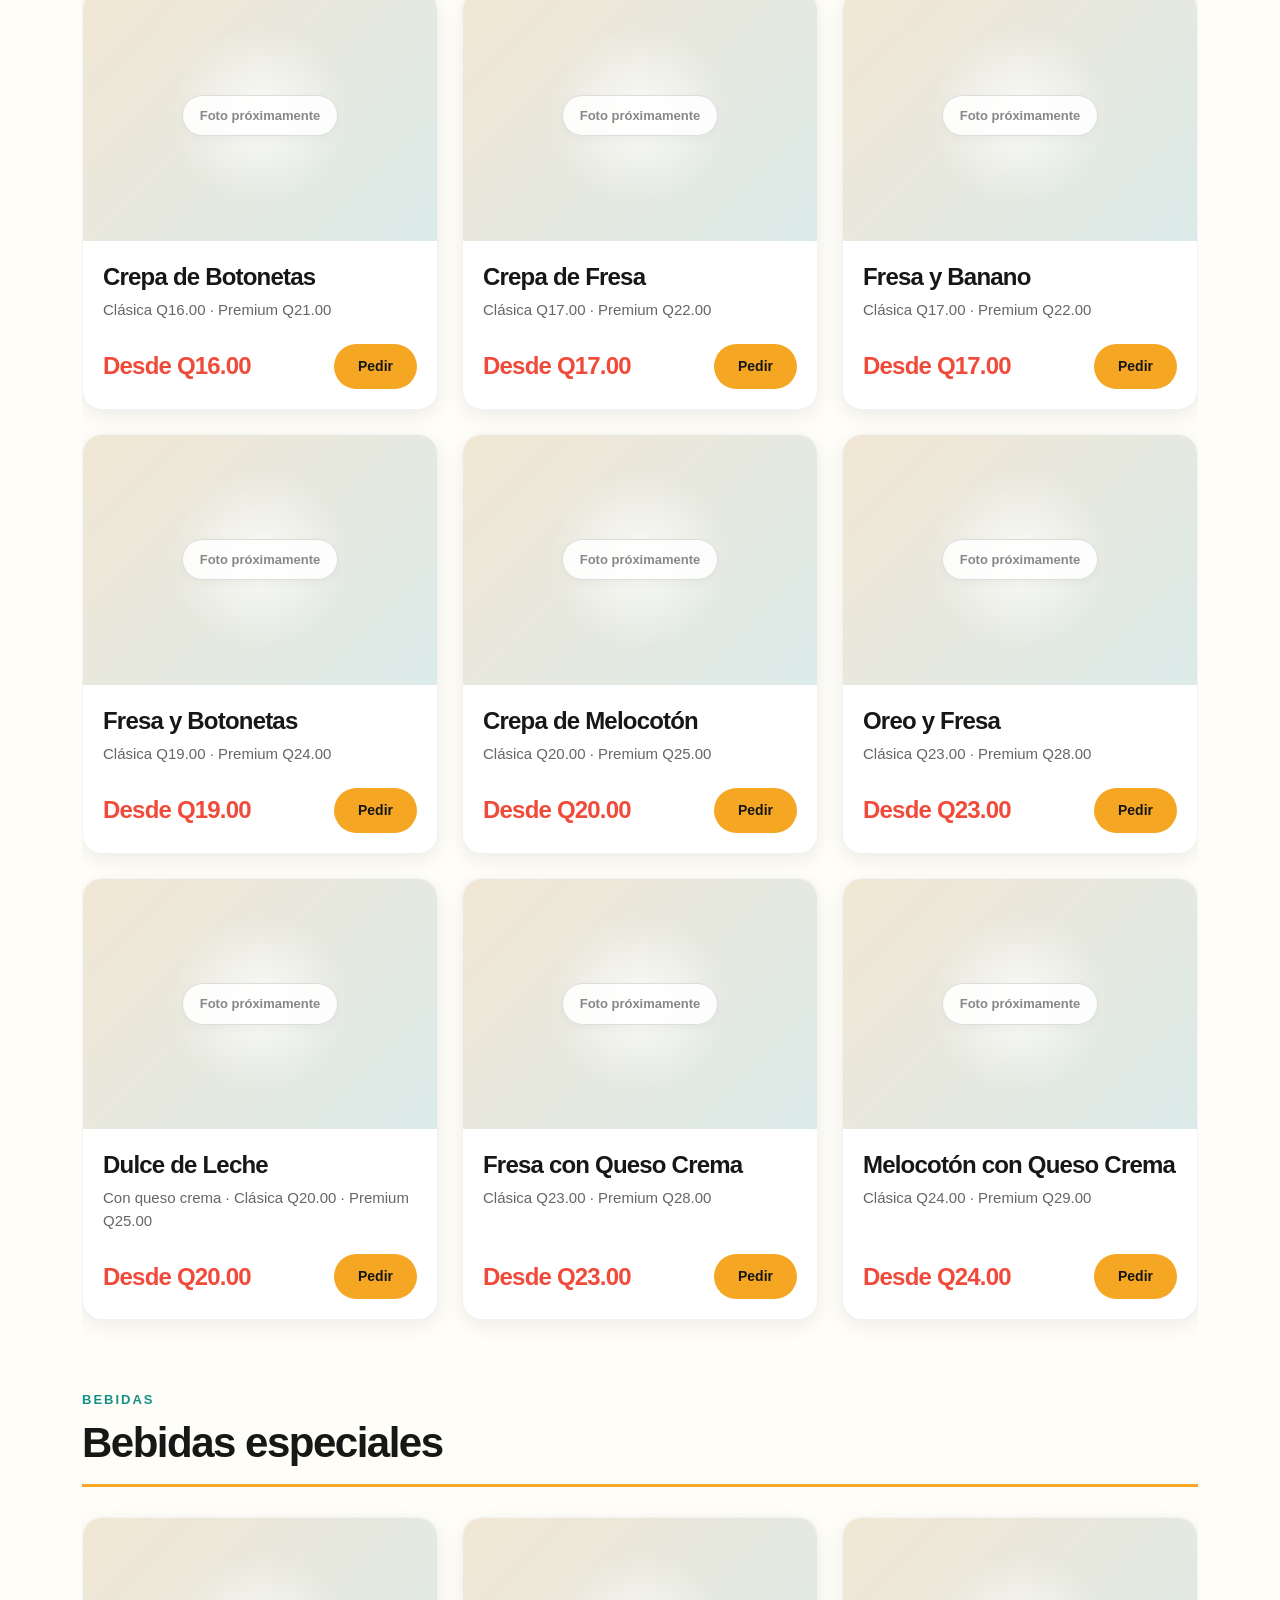
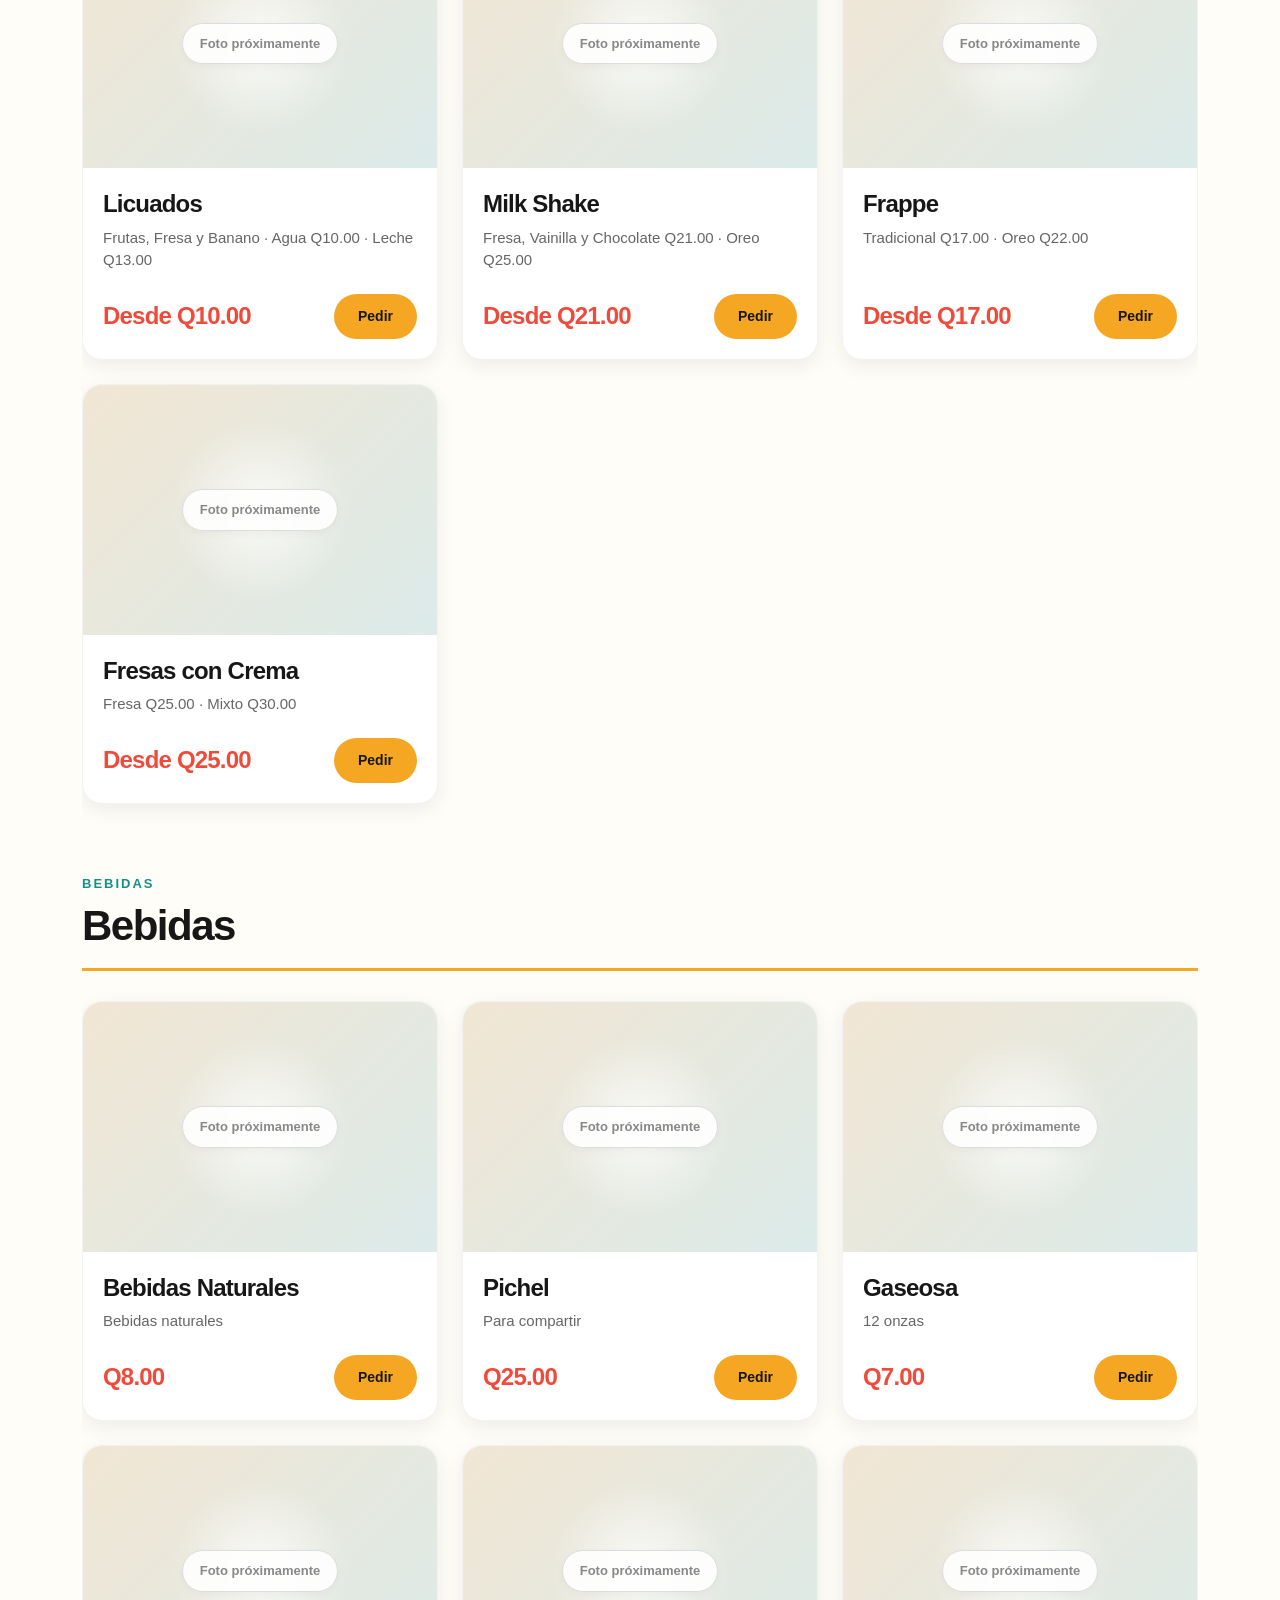
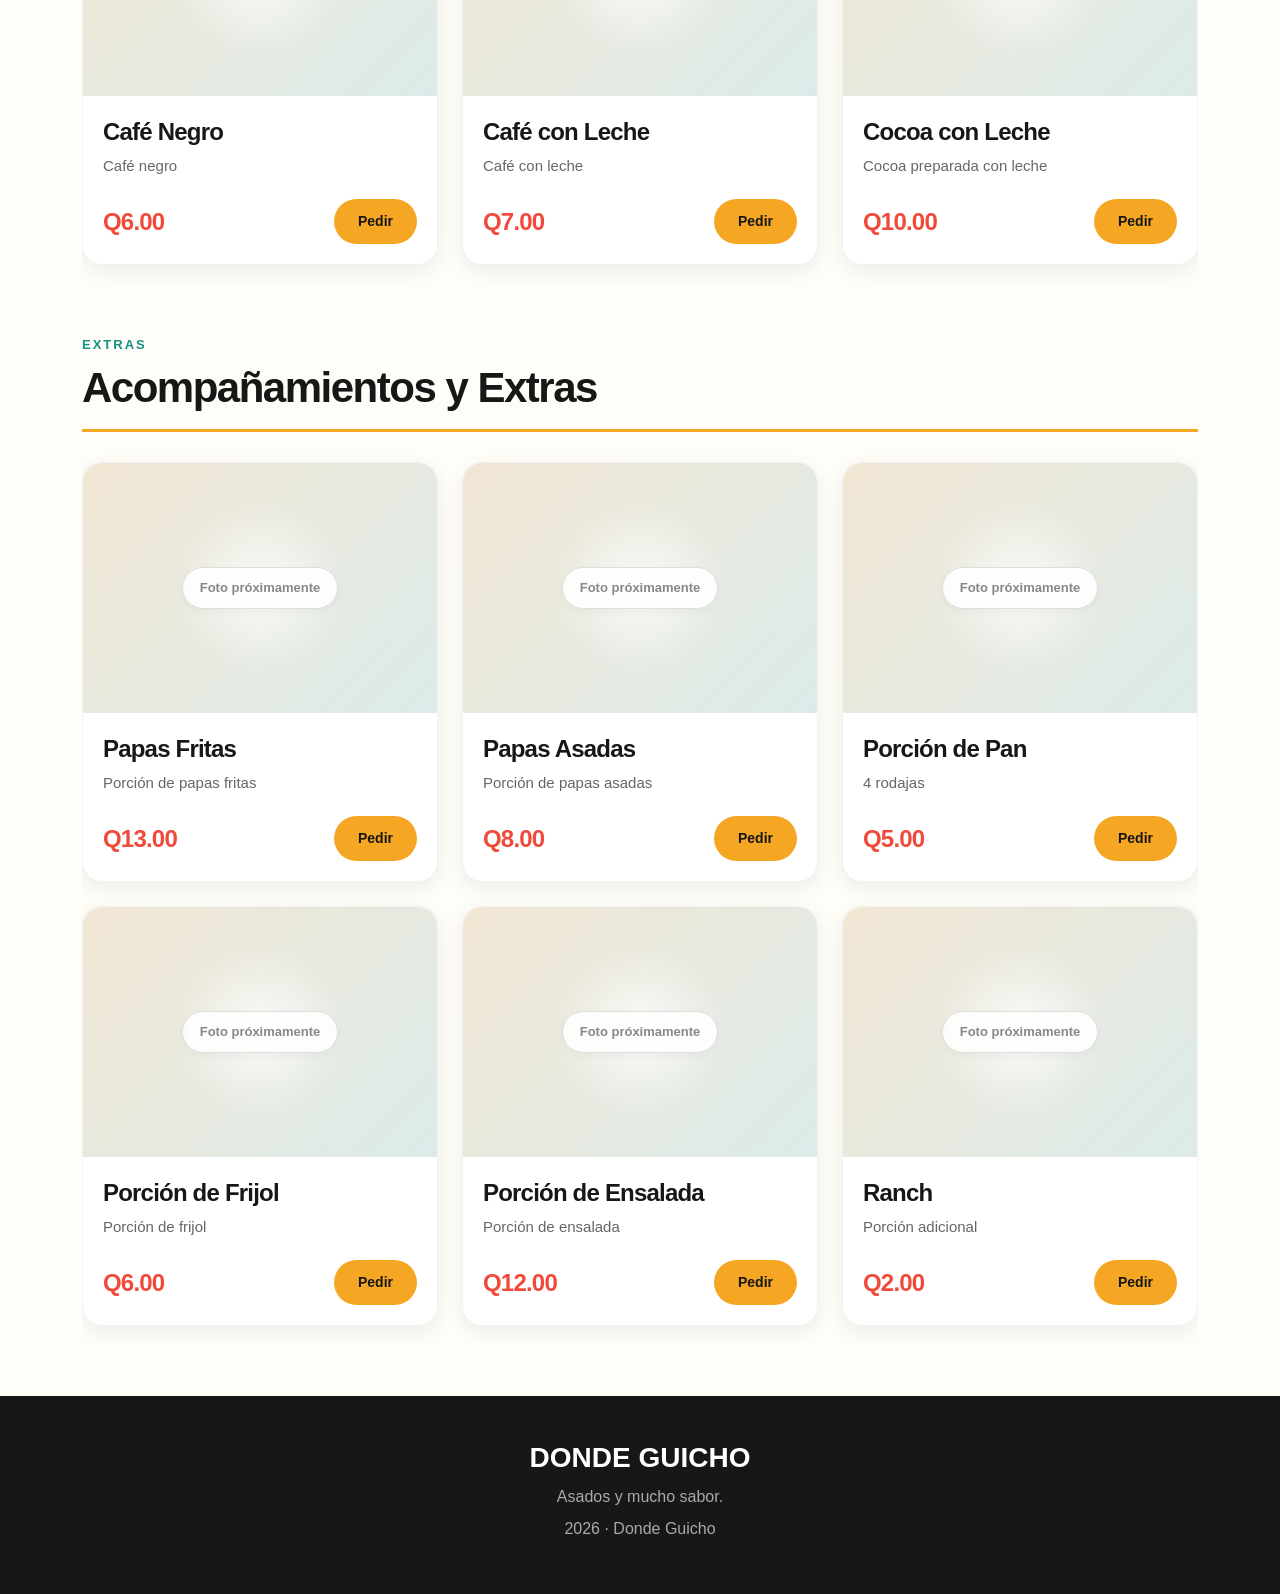
==== commit f374a284: "Agregar selector de mapa y satélite" ====
--- a/menu.html
+++ b/menu.html
@@ -1023,13 +1023,16 @@
 
 
     <!-- FOOTER -->
+
     <footer>
         <div class="container text-center">
             <h3>DONDE GUICHO</h3>
             <p>Asados y mucho sabor.</p>
-            <p>© 2026 Donde Guicho</p>
+            <p>2026 · Donde Guicho</p>
         </div>
     </footer>
+
+
 
 
     <script src="https://cdn.jsdelivr.net/npm/bootstrap@5.3.8/dist/js/bootstrap.bundle.min.js"></script>
--- a/css/style.css
+++ b/css/style.css
@@ -5,7 +5,7 @@
 
 
 /* ========================================
-   COLORES
+   COLORES Y TIPOGRAFÍAS
 ======================================== */
 
 :root {
@@ -18,6 +18,10 @@
     --gris: #666666;
     --crema: #FFFDF8;
     --blanco: #FFFFFF;
+
+    --fuente-logo: "Century Gothic", "Montserrat", Arial, sans-serif;
+    --fuente-secundaria: "Montserrat", Arial, sans-serif;
+    --fuente-cuerpo: Arial, Helvetica, sans-serif;
 }
 
 * {
@@ -31,7 +35,7 @@
 }
 
 body {
-    font-family: Arial, Helvetica, sans-serif;
+    font-family: var(--fuente-cuerpo);
     color: var(--negro);
     background-color: var(--crema);
 }
@@ -94,6 +98,7 @@
 }
 
 .navbar-links a:not(.btn-pedir) {
+    font-family: var(--fuente-secundaria);
     color: var(--negro);
     font-size: 15px;
     font-weight: 700;
@@ -108,12 +113,12 @@
     bottom: -7px;
     width: 0;
     height: 2px;
-    background-color: var(--naranja);
+    background-color: var(--turquesa-oscuro);
     transition: width 0.25s ease;
 }
 
 .navbar-links a:not(.btn-pedir):hover {
-    color: var(--naranja-oscuro);
+    color: var(--turquesa-oscuro);
 }
 
 .navbar-links a:not(.btn-pedir):hover::after {
@@ -124,6 +129,7 @@
 /* BOTÓN PEDIR */
 
 .btn-pedir {
+    font-family: var(--fuente-secundaria);
     background-color: var(--naranja);
     color: var(--negro) !important;
     padding: 11px 22px;
@@ -168,12 +174,10 @@
     position: relative;
 
     background:
-        linear-gradient(
-            90deg,
-            rgba(0,0,0,0.85) 0%,
-            rgba(0,0,0,0.65) 40%,
-            rgba(0,0,0,0.15) 100%
-        ),
+        linear-gradient(90deg,
+            rgba(0, 0, 0, 0.85) 0%,
+            rgba(0, 0, 0, 0.65) 40%,
+            rgba(0, 0, 0, 0.15) 100%),
         url("../images/hero.jpg");
 
     background-size: cover;
@@ -187,6 +191,7 @@
 }
 
 .hero-subtitle {
+    font-family: var(--fuente-secundaria);
     color: var(--naranja);
     font-size: 14px;
     font-weight: 800;
@@ -195,6 +200,7 @@
 }
 
 .hero h1 {
+    font-family: var(--fuente-logo);
     font-size: clamp(55px, 7vw, 90px);
     line-height: 0.95;
     font-weight: 900;
@@ -221,6 +227,7 @@
 ========================= */
 
 .btn {
+    font-family: var(--fuente-secundaria);
     border-radius: 50px;
     padding: 13px 28px;
     font-weight: 700;
@@ -262,6 +269,7 @@
 
 .section-title p,
 .section-label {
+    font-family: var(--fuente-secundaria);
     color: var(--turquesa-oscuro);
     font-size: 13px;
     font-weight: 800;
@@ -270,6 +278,7 @@
 }
 
 .section-title h2 {
+    font-family: var(--fuente-logo);
     font-size: 42px;
     font-weight: 900;
     letter-spacing: -1.5px;
@@ -316,6 +325,7 @@
 }
 
 .producto h3 {
+    font-family: var(--fuente-logo);
     font-size: 23px;
     font-weight: 800;
     margin-bottom: 7px;
@@ -353,6 +363,7 @@
 }
 
 .nosotros h2 {
+    font-family: var(--fuente-logo);
     font-size: 48px;
     font-weight: 900;
     line-height: 1;
@@ -371,20 +382,158 @@
 ========================= */
 
 .ubicacion {
-    padding: 85px 0;
+    padding: 90px 0;
     background-color: var(--blanco);
 }
 
-.ubicacion h3 {
-    font-size: 25px;
+.ubicacion .section-title {
+    margin-bottom: 55px;
+}
+
+.ubicacion-info {
+    padding: 15px 20px 15px 0;
+}
+
+.ubicacion-icono {
+    display: inline-flex;
+    align-items: center;
+    justify-content: center;
+
+    width: 58px;
+    height: 58px;
+
+    margin-bottom: 20px;
+
+    border-radius: 50%;
+
+    background-color: rgba(245, 166, 35, 0.15);
+
+    font-size: 26px;
+}
+
+.ubicacion-info h3 {
+    font-family: var(--fuente-logo);
+    font-size: 34px;
+    font-weight: 900;
+    letter-spacing: -1px;
+
+    margin-bottom: 12px;
+}
+
+.ubicacion-direccion {
+    color: var(--gris);
+    font-size: 17px;
+    line-height: 1.6;
+
+    margin-bottom: 30px;
+}
+
+.ubicacion-dato {
+    padding: 20px 0;
+    margin-bottom: 25px;
+
+    border-top: 1px solid #eeeeee;
+    border-bottom: 1px solid #eeeeee;
+}
+
+.ubicacion-dato strong {
+    display: block;
+
+    margin-bottom: 8px;
+
+    font-family: var(--fuente-secundaria);
+    color: var(--negro);
+
+    font-size: 15px;
     font-weight: 800;
-    margin-bottom: 15px;
-}
-
-.ubicacion p {
+}
+
+.ubicacion-dato p {
     color: var(--gris);
+
+    font-size: 15px;
     line-height: 1.7;
-}
+
+    margin: 0;
+}
+
+.ubicacion-info .btn {
+    font-family: var(--fuente-secundaria);
+    font-weight: 800;
+}
+
+.ubicacion-mapa {
+    overflow: hidden;
+
+    border-radius: 22px;
+
+    box-shadow:
+        0 12px 35px rgba(0, 0, 0, 0.12);
+
+    border: 1px solid rgba(0, 0, 0, 0.06);
+
+    line-height: 0;
+}
+
+.mapa-controles {
+    display: flex;
+    justify-content: flex-end;
+    gap: 6px;
+    padding: 10px;
+
+    background-color: var(--blanco);
+
+    border-bottom: 1px solid #eeeeee;
+}
+
+.mapa-btn {
+    border: 1px solid #dddddd;
+
+    background-color: var(--crema);
+    color: var(--negro);
+
+    padding: 8px 15px;
+
+    border-radius: 50px;
+
+    font-family: var(--fuente-secundaria);
+    font-size: 13px;
+    font-weight: 700;
+
+    cursor: pointer;
+
+    transition:
+        background-color 0.25s ease,
+        border-color 0.25s ease,
+        color 0.25s ease,
+        transform 0.25s ease;
+}
+
+.mapa-btn:hover {
+    border-color: var(--naranja);
+    background-color: #fff7e8;
+}
+
+.mapa-btn.activo {
+    background-color: var(--naranja);
+    border-color: var(--naranja);
+    color: var(--negro);
+}
+
+.mapa-btn:active {
+    transform: scale(0.97);
+}
+
+.ubicacion-mapa iframe {
+    display: block;
+    width: 100%;
+    height: 450px;
+}
+
+
+/* =========================
+   CONTACTO
+========================= */
 
 
 /* =========================
@@ -402,12 +551,13 @@
 }
 
 .contacto h2 {
+    font-family: var(--fuente-logo);
     font-size: 55px;
     font-weight: 900;
     margin-bottom: 15px;
 }
 
-.contacto > .container > p:not(.section-label) {
+.contacto>.container>p:not(.section-label) {
     font-size: 18px;
     margin-bottom: 30px;
 }
@@ -433,6 +583,7 @@
 }
 
 .redes a {
+    font-family: var(--fuente-secundaria);
     color: var(--blanco);
     font-size: 20px;
     font-weight: 800;
@@ -454,6 +605,7 @@
 }
 
 footer h3 {
+    font-family: var(--fuente-logo);
     font-weight: 900;
     margin-bottom: 10px;
 }
@@ -566,4 +718,4 @@
     .contacto h2 {
         font-size: 45px;
     }
-}
+}
--- a/css/menu.css
+++ b/css/menu.css
@@ -1,18 +1,26 @@
 /* ========================================
    DONDE GUICHO
    ESTILOS DE LA PÁGINA MENÚ
-   (se carga después de style.css)
 ======================================== */
+
+
+/* =========================
+   FUENTES
+========================= */
 
 .menu-header,
 .menu-categorias,
 .menu-contenido {
-    font-family: inherit;
-}
-
-/* Enlace activo del navbar */
+    font-family: var(--fuente-cuerpo);
+}
+
+
+/* =========================
+   ENLACE ACTIVO DEL NAVBAR
+========================= */
+
 .navbar-links a.activo:not(.btn-pedir) {
-    color: var(--naranja-oscuro);
+    color: var(--turquesa-oscuro);
 }
 
 .navbar-links a.activo:not(.btn-pedir)::after {
@@ -28,16 +36,19 @@
     min-height: 360px;
     display: flex;
     align-items: center;
+
     background:
         linear-gradient(
             90deg,
-            rgba(0,0,0,0.88) 0%,
-            rgba(0,0,0,0.65) 50%,
-            rgba(0,0,0,0.35) 100%
+            rgba(0, 0, 0, 0.88) 0%,
+            rgba(0, 0, 0, 0.65) 50%,
+            rgba(0, 0, 0, 0.35) 100%
         ),
         url("../images/carne-asada.jpg");
+
     background-size: cover;
     background-position: center;
+
     color: var(--blanco);
 }
 
@@ -47,6 +58,7 @@
 }
 
 .menu-header h1 {
+    font-family: var(--fuente-logo);
     font-size: clamp(50px, 6vw, 80px);
     line-height: 0.95;
     font-weight: 900;
@@ -70,17 +82,23 @@
     position: sticky;
     top: 82px;
     z-index: 900;
+
     background-color: var(--blanco);
+
     border-bottom: 1px solid #eeeeee;
-    box-shadow: 0 6px 16px rgba(0,0,0,0.04);
+
+    box-shadow: 0 6px 16px rgba(0, 0, 0, 0.04);
 }
 
 .menu-categorias .container {
     display: flex;
     gap: 10px;
+
     padding-top: 14px;
     padding-bottom: 14px;
+
     overflow-x: auto;
+
     scrollbar-width: none;
 }
 
@@ -90,19 +108,32 @@
 
 .menu-categorias a {
     flex: 0 0 auto;
+
     padding: 9px 20px;
+
     border-radius: 50px;
+    border: 2px solid #eeeeee;
+
     background-color: var(--crema);
-    border: 2px solid #eeeeee;
+
     color: var(--negro);
+
+    font-family: var(--fuente-secundaria);
     font-size: 15px;
     font-weight: 700;
-    transition: all 0.2s ease;
+
+    transition:
+        background-color 0.25s ease,
+        border-color 0.25s ease,
+        color 0.25s ease,
+        transform 0.25s ease;
 }
 
 .menu-categorias a:hover {
     background-color: var(--naranja);
     border-color: var(--naranja);
+    color: var(--negro);
+    transform: translateY(-1px);
 }
 
 
@@ -112,7 +143,7 @@
 
 .menu-contenido {
     background-color: var(--crema);
-    padding: 30px 0 40px;
+    padding: 30px 0 50px;
 }
 
 .menu-seccion {
@@ -123,6 +154,7 @@
 .menu-seccion-titulo {
     margin-bottom: 30px;
     padding-bottom: 16px;
+
     border-bottom: 3px solid var(--naranja);
 }
 
@@ -131,77 +163,109 @@
 }
 
 .menu-seccion-titulo h2 {
+    font-family: var(--fuente-logo);
     font-size: 42px;
     font-weight: 900;
     letter-spacing: -1.5px;
+
     margin: 0;
 }
 
 
 /* =========================
-   TARJETA DE PRODUCTO
+   TARJETAS ANTIGUAS
 ========================= */
 
 .menu-item {
     height: 100%;
+
     display: flex;
     flex-direction: column;
+
     background-color: var(--blanco);
+
     border-radius: 18px;
+
     overflow: hidden;
-    box-shadow: 0 4px 18px rgba(0,0,0,0.06);
-    transition: transform 0.25s ease, box-shadow 0.25s ease;
+
+    box-shadow: 0 4px 18px rgba(0, 0, 0, 0.06);
+
+    transition:
+        transform 0.25s ease,
+        box-shadow 0.25s ease;
 }
 
 .menu-item:hover {
     transform: translateY(-5px);
-    box-shadow: 0 10px 26px rgba(0,0,0,0.1);
+
+    box-shadow:
+        0 10px 26px rgba(0, 0, 0, 0.1);
 }
 
 .menu-item-img {
     height: 230px;
+
     background-color: #dddddd;
+
     background-size: cover;
     background-position: center;
 }
 
 .menu-item-body {
     flex: 1;
+
     display: flex;
     flex-direction: column;
+
     padding: 20px;
 }
 
 .menu-item-top {
     display: flex;
+
     justify-content: space-between;
     align-items: flex-start;
+
     gap: 12px;
+
     margin-bottom: 16px;
 }
 
 .menu-item-top h3 {
+    font-family: var(--fuente-logo);
     font-size: 23px;
     font-weight: 800;
+
     margin: 0;
 }
 
 .menu-precio {
     flex: 0 0 auto;
+
     color: var(--rojo);
+
+    font-family: var(--fuente-logo);
     font-size: 23px;
     font-weight: 900;
 }
 
 .btn-item {
     margin-top: auto;
+
     align-self: flex-start;
+
     padding: 10px 24px;
+
     border-radius: 50px;
+
     background-color: var(--naranja);
+
     color: var(--negro);
+
+    font-family: var(--fuente-secundaria);
     font-size: 14px;
     font-weight: 800;
+
     transition: all 0.25s ease;
 }
 
@@ -212,70 +276,137 @@
 
 
 /* =========================
-   NUEVAS TARJETAS DE PRODUCTO
+   TARJETAS ACTUALES
 ========================= */
 
 .menu-producto {
     height: 100%;
+
     display: flex;
     flex-direction: column;
+
     background-color: var(--blanco);
-    border-radius: 18px;
+
+    border-radius: 20px;
+
     overflow: hidden;
-    box-shadow: 0 4px 18px rgba(0,0,0,0.06);
-    transition: transform 0.25s ease, box-shadow 0.25s ease;
+
+    border: 1px solid rgba(0, 0, 0, 0.05);
+
+    box-shadow:
+        0 6px 20px rgba(0, 0, 0, 0.07);
+
+    transition:
+        transform 0.3s ease,
+        box-shadow 0.3s ease;
 }
 
 .menu-producto:hover {
-    transform: translateY(-5px);
-    box-shadow: 0 10px 26px rgba(0,0,0,0.1);
-}
-
-
-/* =========================
-   IMAGEN DEL PRODUCTO
+    transform: translateY(-7px);
+
+    box-shadow:
+        0 16px 32px rgba(0, 0, 0, 0.12);
+}
+
+
+/* =========================
+   IMAGEN / PLACEHOLDER
 ========================= */
 
 .menu-producto-imagen {
     position: relative;
-    height: 230px;
-    display: flex;
+
+    height: 250px;
+
+    display: flex;
+
     align-items: center;
     justify-content: center;
-    background-color: #dddddd;
+
     overflow: hidden;
+
+    background:
+        linear-gradient(
+            135deg,
+            rgba(245, 166, 35, 0.14),
+            rgba(32, 179, 166, 0.10)
+        ),
+        #f1f1f1;
+}
+
+.menu-producto-imagen::before {
+    content: "";
+
+    position: absolute;
+
+    width: 180px;
+    height: 180px;
+
+    border-radius: 50%;
+
+    background:
+        radial-gradient(
+            circle,
+            rgba(255, 255, 255, 0.8) 0%,
+            rgba(255, 255, 255, 0) 70%
+        );
+
+    pointer-events: none;
 }
 
 .menu-producto-imagen span:first-child {
-    color: #777777;
-    font-size: 15px;
+    position: relative;
+    z-index: 1;
+
+    padding: 10px 17px;
+
+    border: 1px solid #dddddd;
+
+    border-radius: 50px;
+
+    background-color: rgba(255, 255, 255, 0.88);
+
+    color: #888888;
+
+    font-family: var(--fuente-secundaria);
+    font-size: 13px;
     font-weight: 700;
-}
-
-
-/* =========================
-   ETIQUETA BEST SELLER
+
+    box-shadow:
+        0 3px 10px rgba(0, 0, 0, 0.04);
+}
+
+
+/* =========================
+   BEST SELLER
 ========================= */
 
 .producto-badge {
     position: absolute;
+
     top: 18px;
     right: -42px;
+
     z-index: 2;
 
     background-color: var(--rojo);
+
     color: var(--blanco);
 
     padding: 8px 48px;
 
+    font-family: var(--fuente-secundaria);
     font-size: 11px;
     font-weight: 900;
+
     letter-spacing: 0.08em;
+
     white-space: nowrap;
 
     transform: rotate(35deg);
 
-    box-shadow: 0 4px 12px rgba(0,0,0,0.18);
+    box-shadow:
+        0 4px 12px rgba(0, 0, 0, 0.18);
 }
 
 
@@ -285,21 +416,34 @@
 
 .menu-producto-contenido {
     flex: 1;
+
     display: flex;
     flex-direction: column;
-    padding: 20px;
+
+    padding: 22px 20px 20px;
 }
 
 .menu-producto-contenido h3 {
-    font-size: 23px;
+    font-family: var(--fuente-logo);
+    font-size: 24px;
+
     font-weight: 800;
-    margin: 0 0 8px;
+
+    line-height: 1.15;
+
+    letter-spacing: -0.8px;
+
+    margin: 0 0 9px;
 }
 
 .menu-producto-contenido p {
-    margin: 0 0 20px;
+    margin: 0 0 22px;
+
     color: var(--gris);
+
+    font-family: var(--fuente-cuerpo);
     font-size: 15px;
+
     line-height: 1.5;
 }
 
@@ -310,31 +454,55 @@
 
 .menu-producto-pie {
     margin-top: auto;
-    display: flex;
+
+    display: flex;
+
     align-items: center;
     justify-content: space-between;
+
     gap: 12px;
 }
 
 .menu-producto-pie strong {
     color: var(--rojo);
-    font-size: 23px;
+
+    font-family: var(--fuente-logo);
+    font-size: 24px;
+
     font-weight: 900;
+
+    letter-spacing: -0.8px;
 }
 
 .btn-pedir {
-    padding: 10px 22px;
+    padding: 11px 23px;
+
     border-radius: 50px;
+
     background-color: var(--naranja);
+
     color: var(--negro);
+
+    font-family: var(--fuente-secundaria);
     font-size: 14px;
     font-weight: 800;
-    transition: all 0.25s ease;
+
+    transition:
+        background-color 0.25s ease,
+        color 0.25s ease,
+        transform 0.25s ease,
+        box-shadow 0.25s ease;
 }
 
 .btn-pedir:hover {
     background-color: var(--naranja-oscuro);
+
     color: var(--blanco);
+
+    transform: translateY(-2px);
+
+    box-shadow:
+        0 5px 12px rgba(216, 137, 11, 0.25);
 }
 
 
@@ -344,16 +512,38 @@
 
 .menu-vacio {
     padding: 28px;
+
     border: 2px dashed #dddddd;
+
     border-radius: 16px;
+
     color: var(--gris);
+
     font-size: 17px;
+
     text-align: center;
 }
 
 
 /* =========================
-   MÓVIL
+   NOTA DEL MENÚ
+========================= */
+
+.menu-nota {
+    margin-top: -12px;
+    margin-bottom: 28px;
+
+    color: var(--gris);
+
+    font-family: var(--fuente-secundaria);
+    font-size: 14px;
+
+    font-weight: 700;
+}
+
+
+/* =========================
+   MÓVIL / TABLET
 ========================= */
 
 @media (max-width: 991px) {
@@ -374,18 +564,70 @@
     .menu-seccion-titulo h2 {
         font-size: 34px;
     }
-}
+
+    .menu-producto:hover {
+        transform: translateY(-4px);
+    }
+}
+
+
+/* =========================
+   CELULAR
+========================= */
 
 @media (max-width: 576px) {
+
+    .menu-header .container {
+        padding-top: 50px;
+        padding-bottom: 50px;
+    }
+
+    .menu-header h1 {
+        font-size: 44px;
+    }
+
+    .menu-header p:not(.hero-subtitle) {
+        font-size: 16px;
+    }
+
+    .menu-seccion {
+        padding-top: 40px;
+    }
+
+    .menu-seccion-titulo {
+        margin-bottom: 24px;
+    }
+
+    .menu-seccion-titulo h2 {
+        font-size: 32px;
+    }
 
     .menu-producto-imagen {
         height: 210px;
+    }
+
+    .menu-producto-contenido {
+        padding: 20px 18px 18px;
+    }
+
+    .menu-producto-contenido h3 {
+        font-size: 22px;
+    }
+
+    .menu-producto-pie strong {
+        font-size: 22px;
+    }
+
+    .btn-pedir {
+        padding: 10px 20px;
     }
 
     .producto-badge {
         top: 16px;
         right: -44px;
+
         padding: 7px 48px;
+
         font-size: 10px;
     }
 }
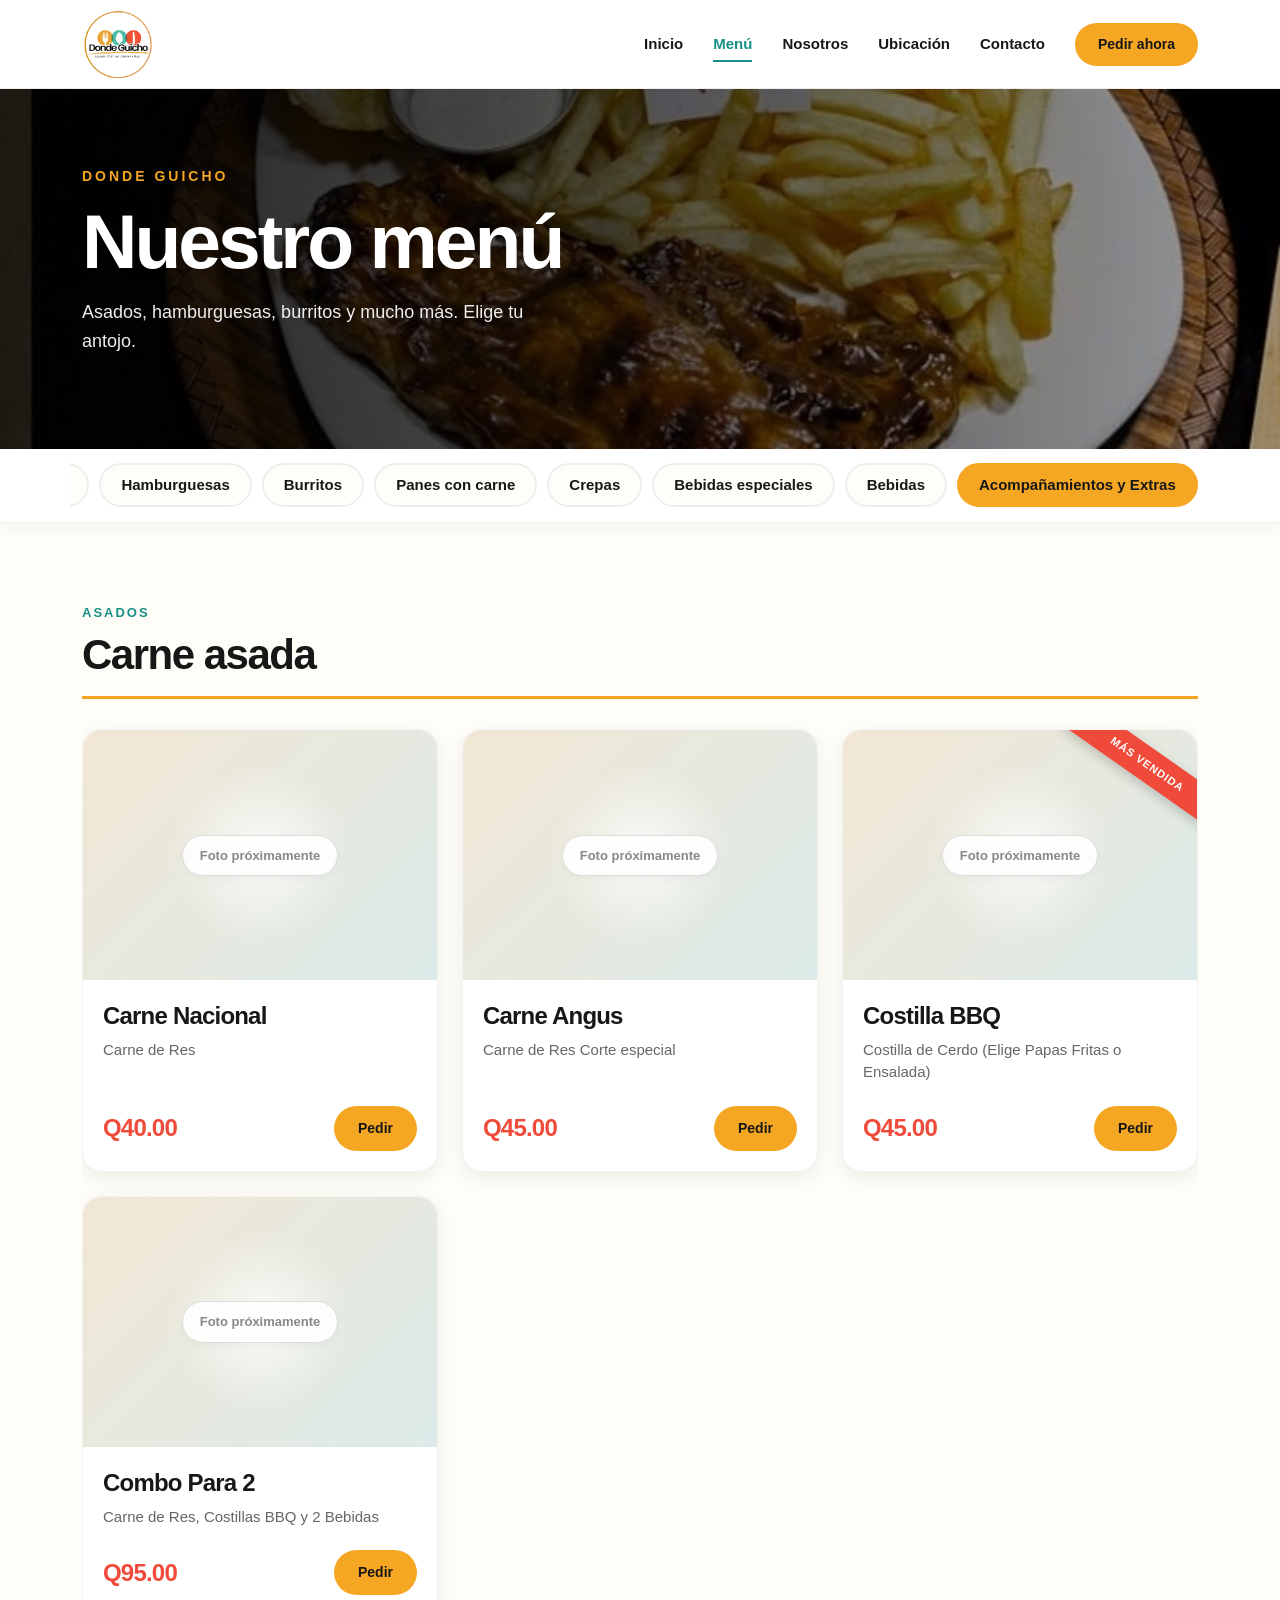
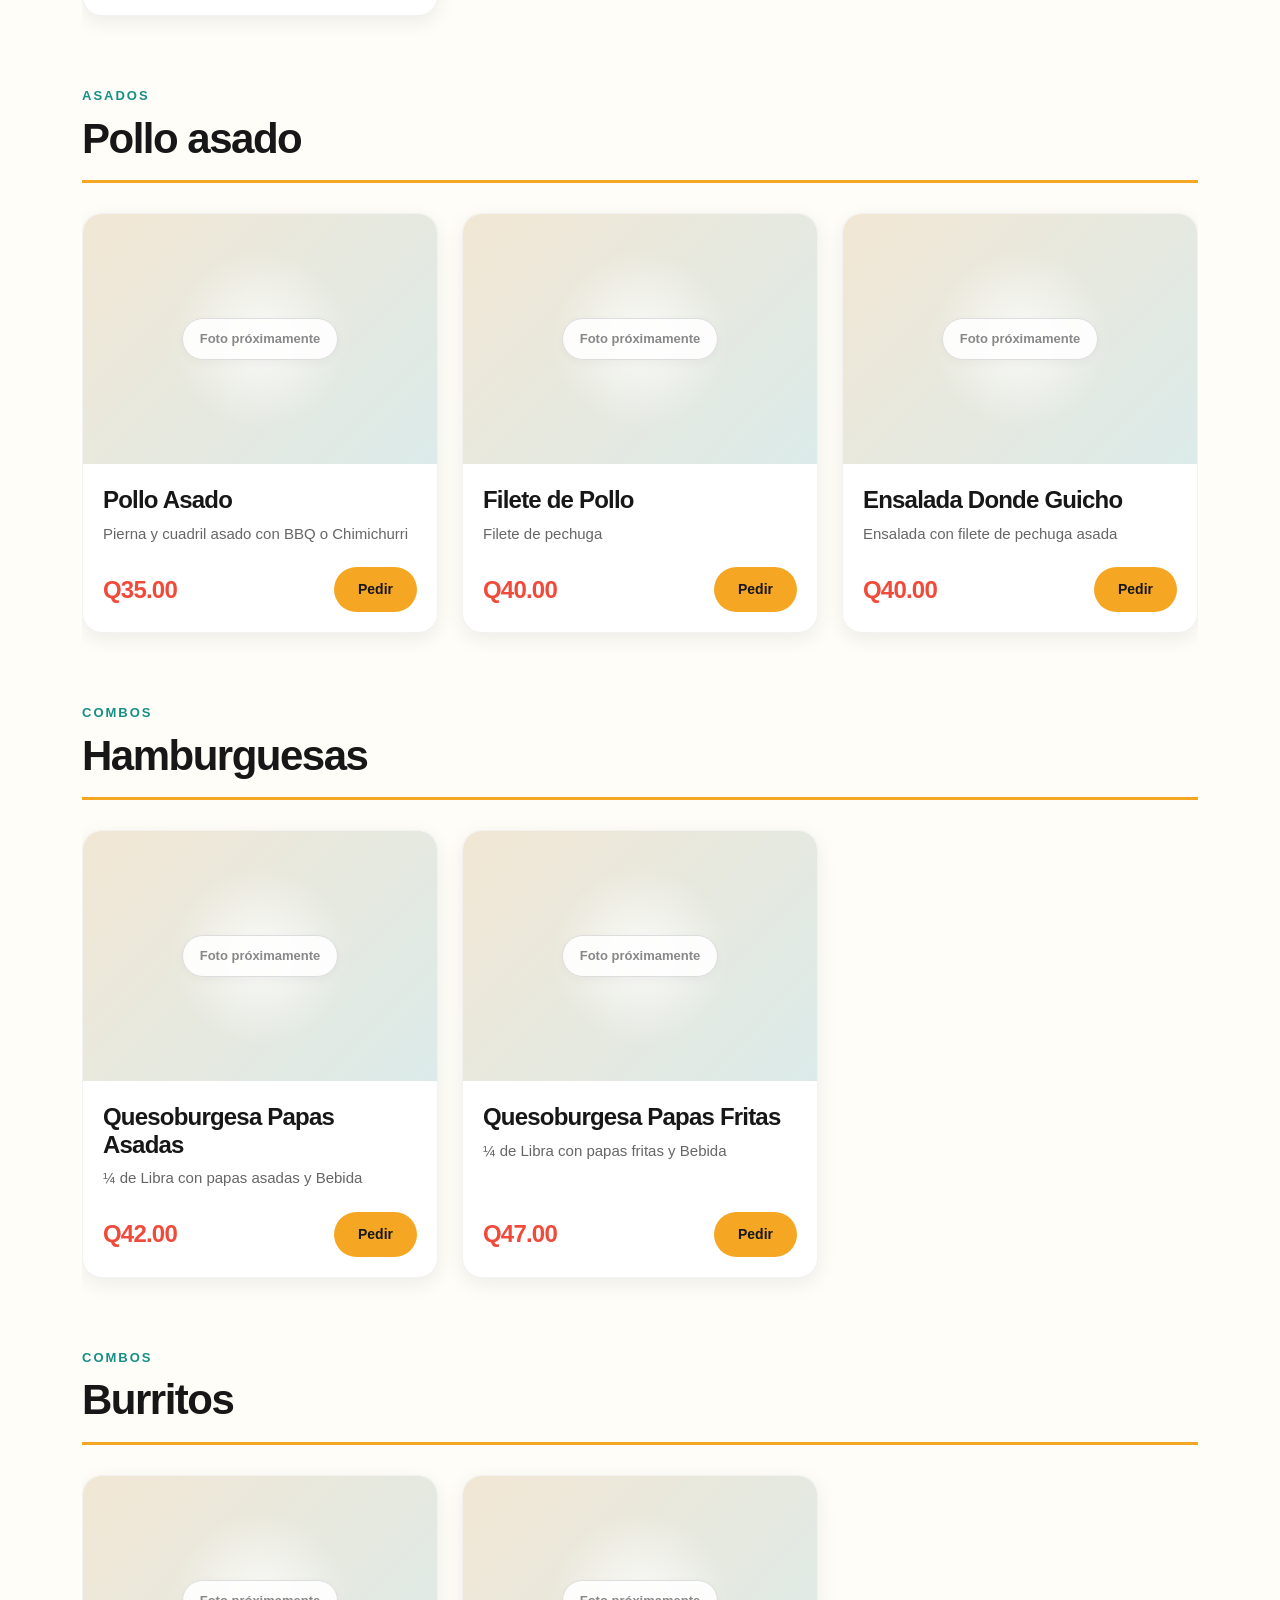
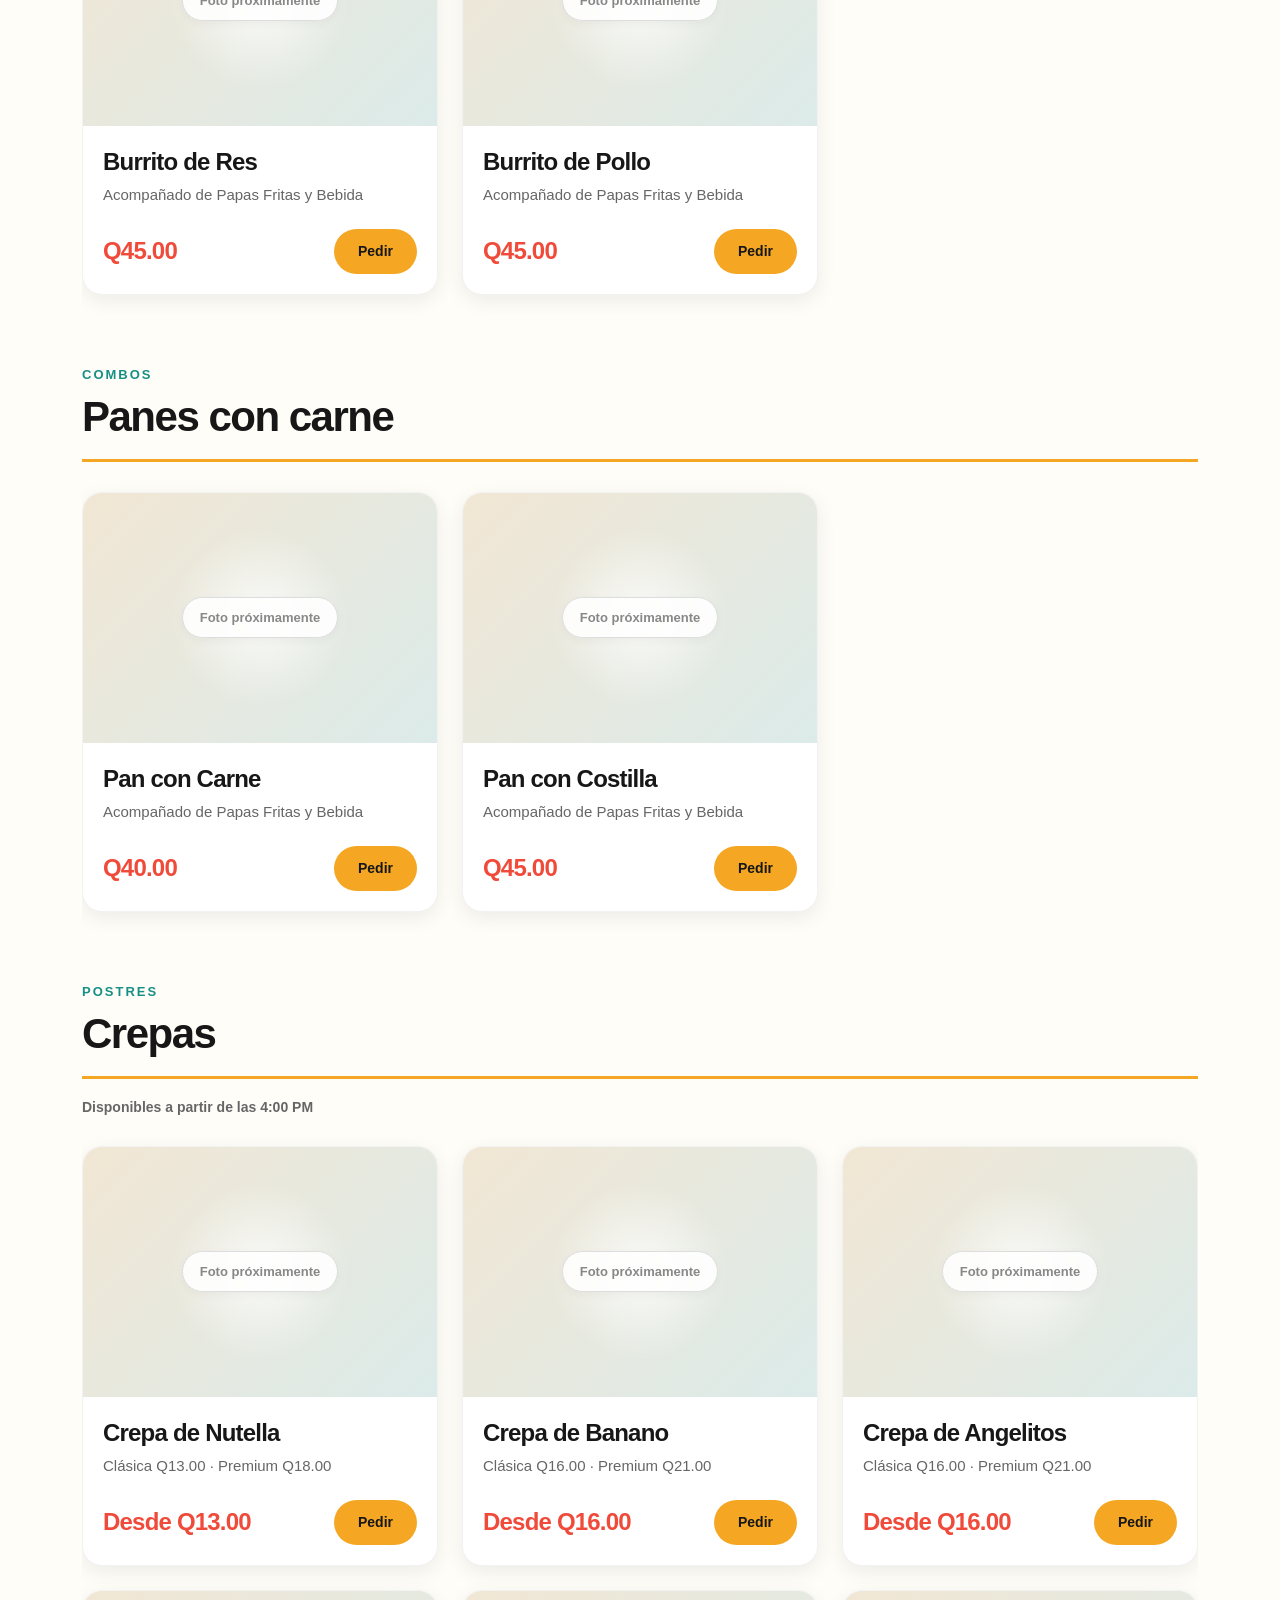
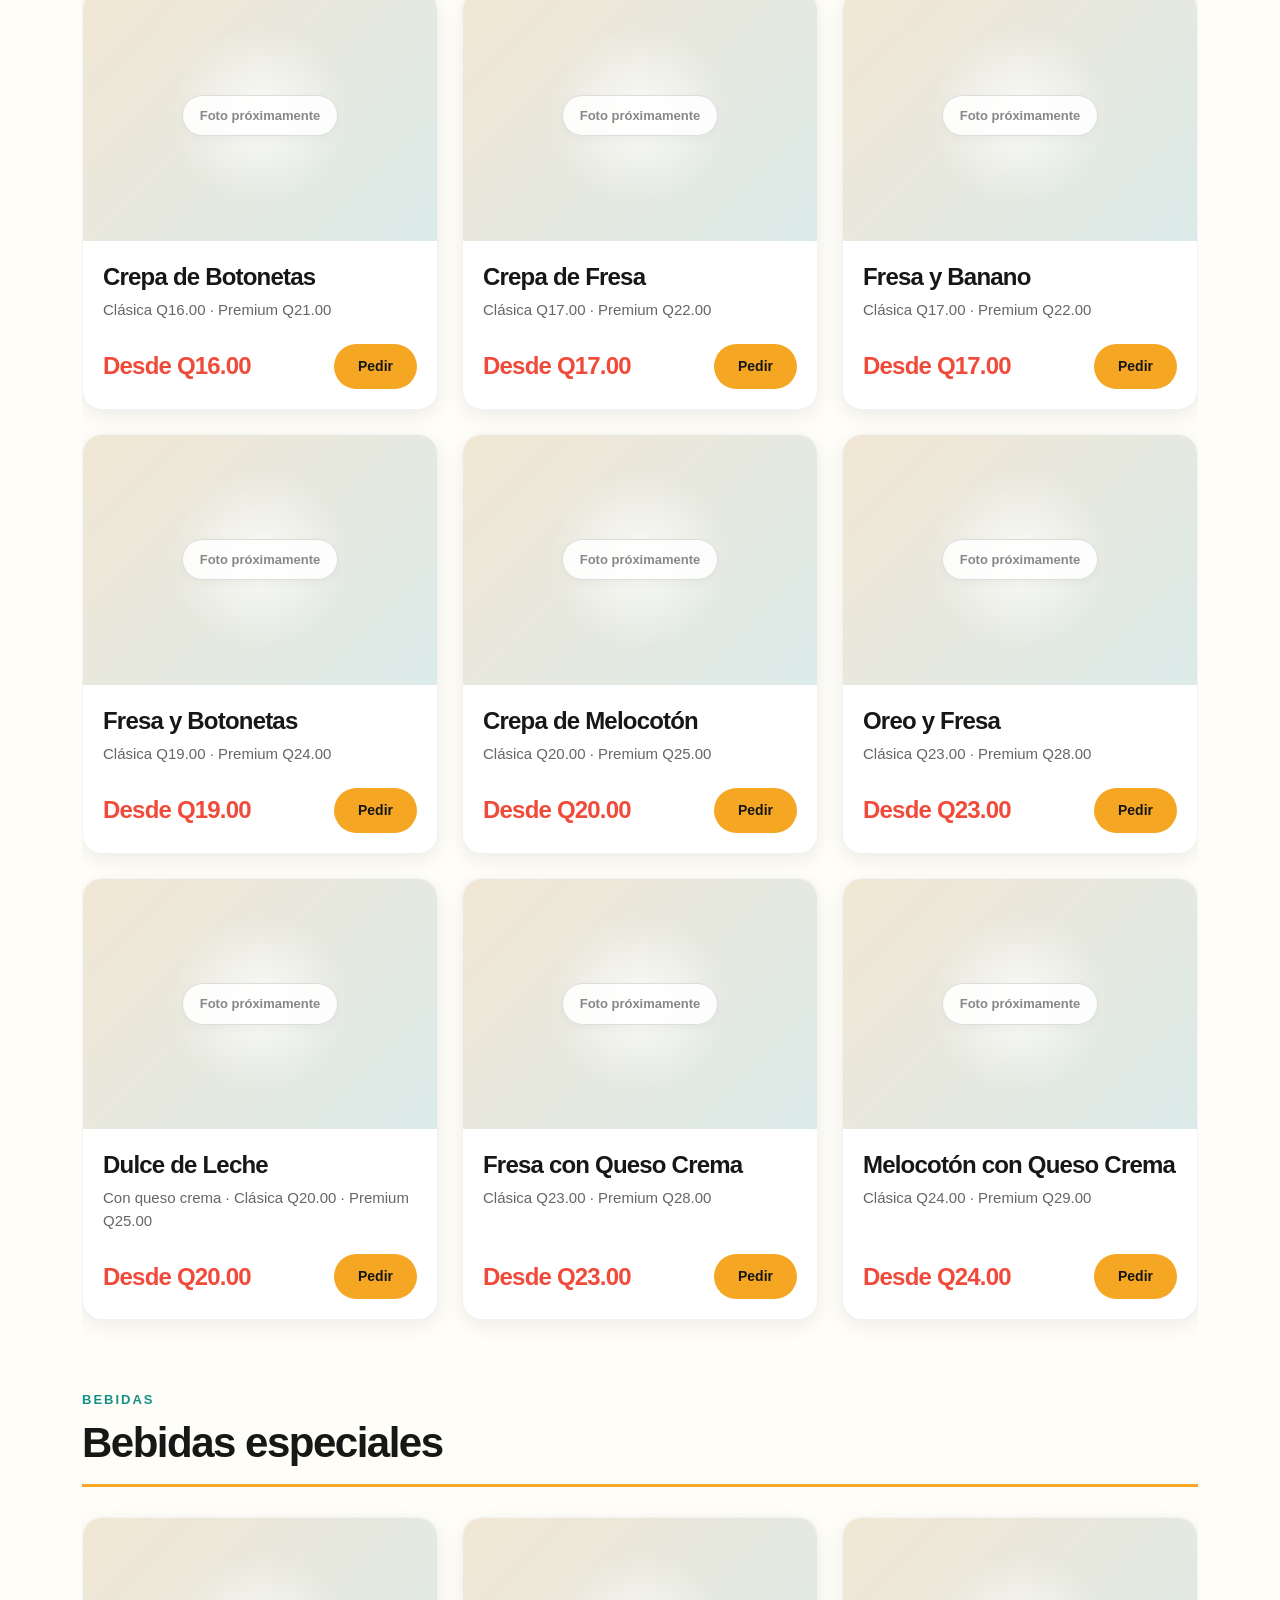
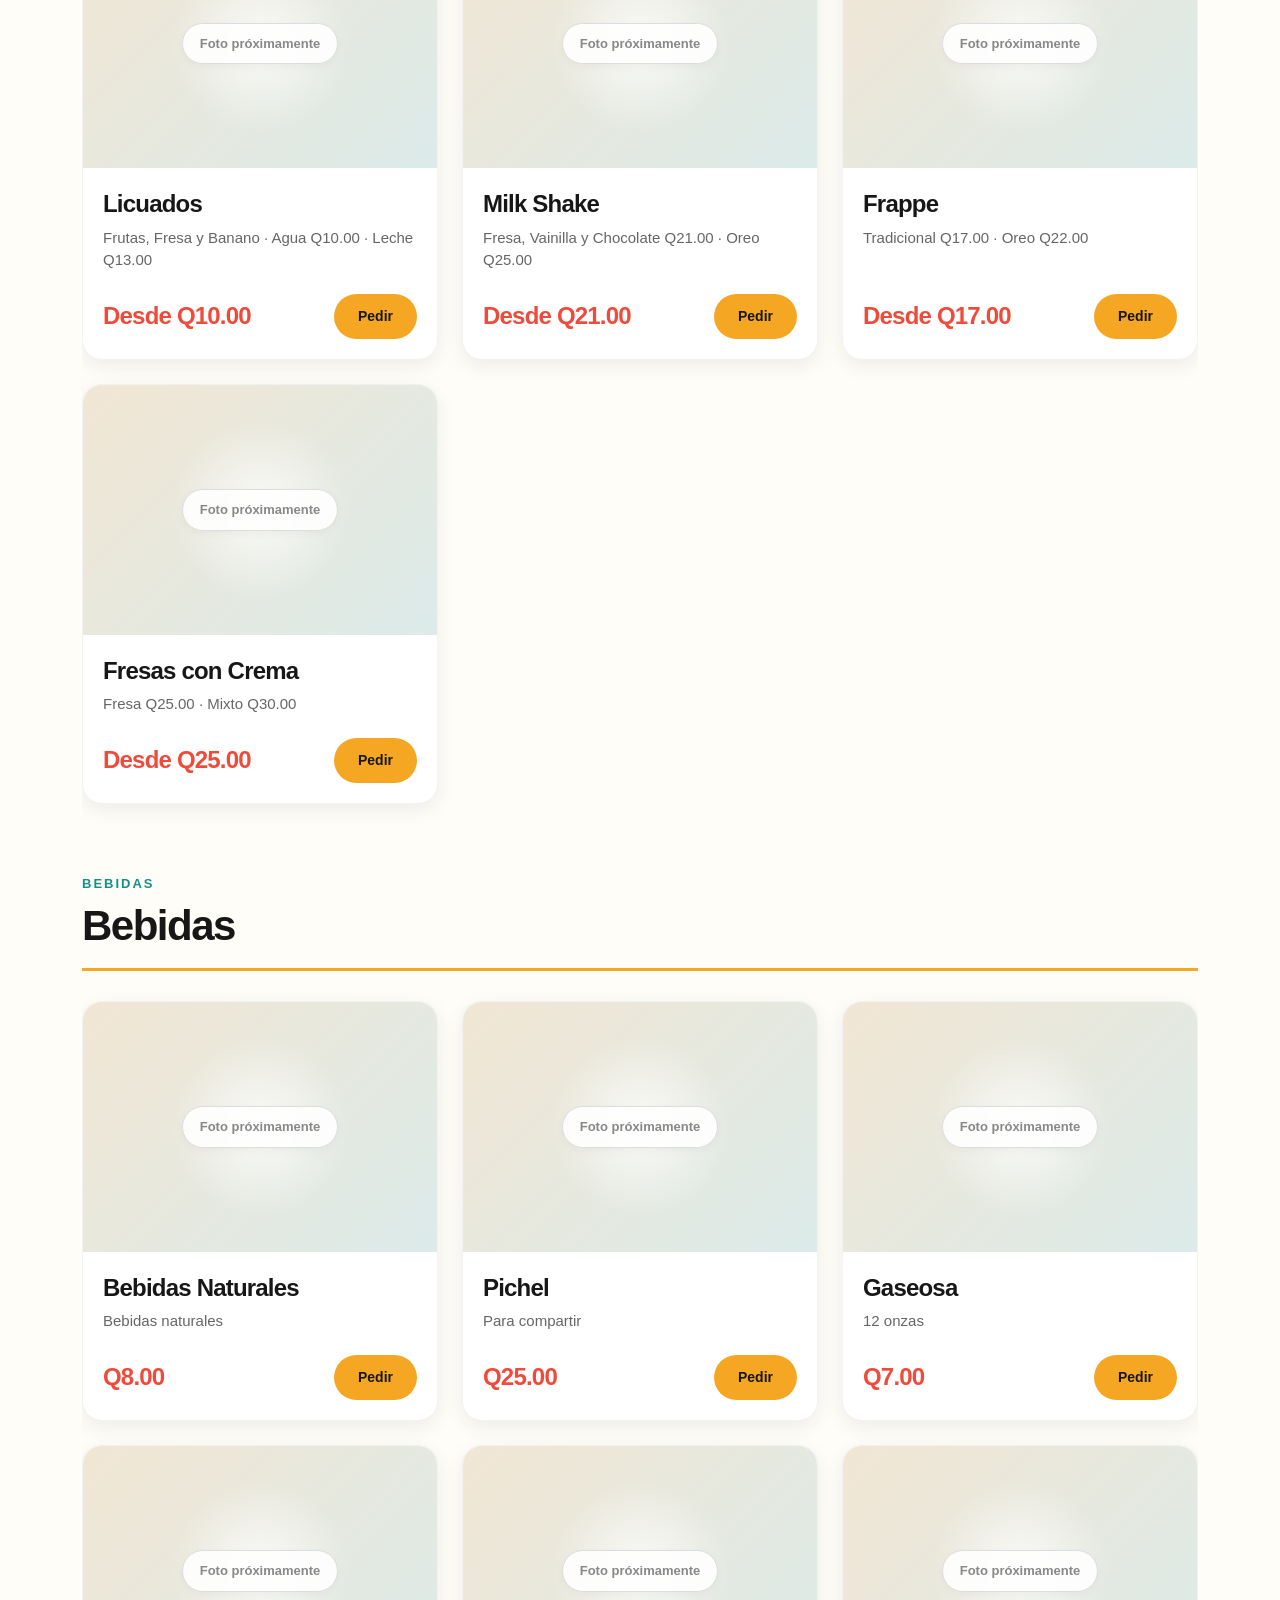
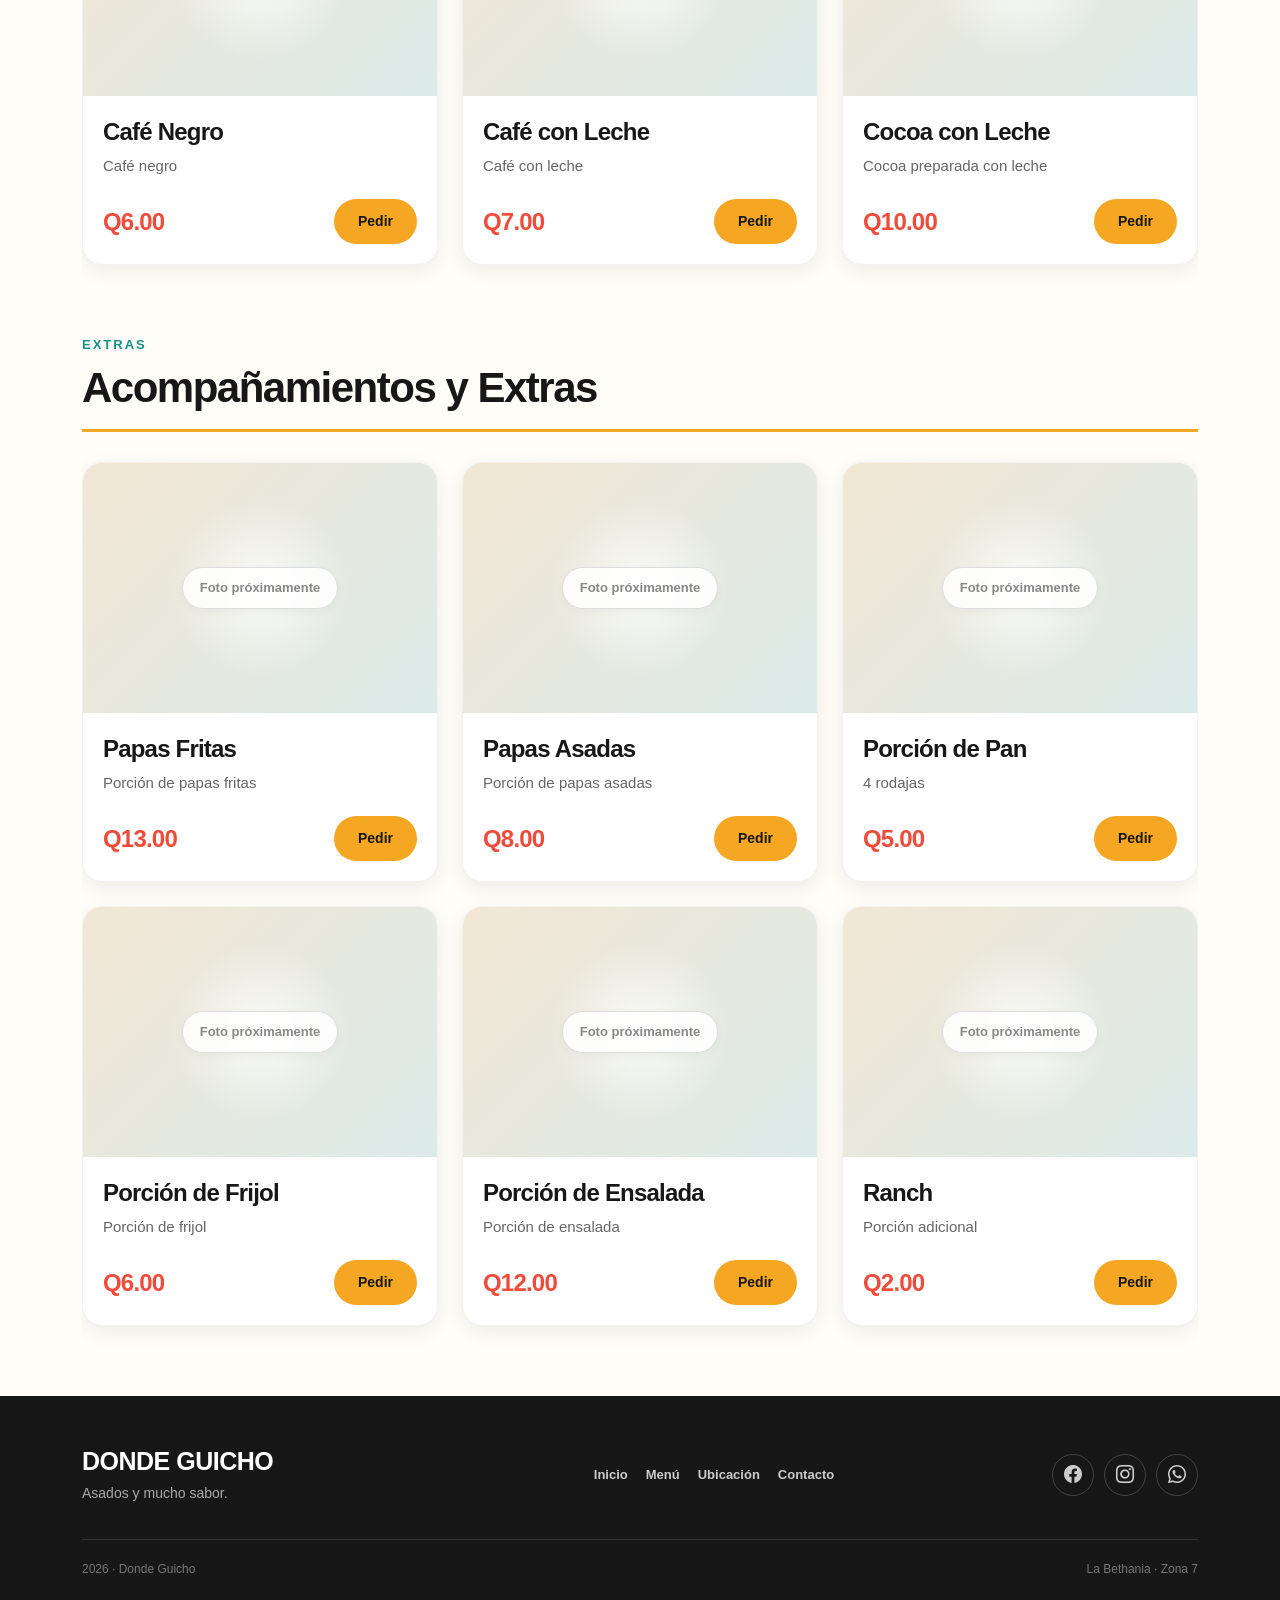
==== commit b6649b23: "Unificar footer del menú" ====
--- a/menu.html
+++ b/menu.html
@@ -22,6 +22,7 @@
     <meta property="og:description" content="Mira el menú de Donde Guicho: asados, hamburguesas, burritos y más.">
 
     <link href="https://cdn.jsdelivr.net/npm/bootstrap@5.3.8/dist/css/bootstrap.min.css" rel="stylesheet">
+    <link rel="stylesheet" href="https://cdn.jsdelivr.net/npm/bootstrap-icons@1.13.1/font/bootstrap-icons.min.css">
     <link rel="stylesheet" href="css/style.css">
     <link rel="stylesheet" href="css/menu.css">
     <link rel="stylesheet" href="css/efectos.css">
@@ -1025,11 +1026,95 @@
     <!-- FOOTER -->
 
     <footer>
-        <div class="container text-center">
-            <h3>DONDE GUICHO</h3>
-            <p>Asados y mucho sabor.</p>
-            <p>2026 · Donde Guicho</p>
+
+        <div class="container">
+
+            <div class="footer-contenido">
+
+                <!-- INFORMACIÓN -->
+
+                <div class="footer-marca">
+
+                    <h3>
+                        DONDE GUICHO
+                    </h3>
+
+                    <p>
+                        Asados y mucho sabor.
+                    </p>
+
+                </div>
+
+
+                <!-- ENLACES -->
+
+                <div class="footer-enlaces">
+
+                    <a href="index.html">
+                        Inicio
+                    </a>
+
+                    <a href="menu.html">
+                        Menú
+                    </a>
+
+                    <a href="index.html#ubicacion">
+                        Ubicación
+                    </a>
+
+                    <a href="index.html#contacto">
+                        Contacto
+                    </a>
+
+                </div>
+
+
+                <!-- REDES -->
+
+                <div class="footer-redes">
+
+                    <a href="https://www.facebook.com/DondeGuichoz7" target="_blank" rel="noopener"
+                        aria-label="Facebook">
+
+                        <i class="bi bi-facebook"></i>
+
+                    </a>
+
+                    <a href="https://www.instagram.com/dondeguicho/" target="_blank" rel="noopener"
+                        aria-label="Instagram">
+
+                        <i class="bi bi-instagram"></i>
+
+                    </a>
+
+                    <a href="https://wa.me/50243022282" target="_blank" rel="noopener" aria-label="WhatsApp">
+
+                        <i class="bi bi-whatsapp"></i>
+
+                    </a>
+
+                </div>
+
+            </div>
+
+
+            <div class="footer-linea"></div>
+
+
+            <div class="footer-inferior">
+
+                <p>
+                    2026 · Donde Guicho
+                </p>
+
+                <p>
+                    La Bethania · Zona 7
+                </p>
+
+            </div>
+
         </div>
+
     </footer>
 
 
--- a/css/style.css
+++ b/css/style.css
@@ -175,8 +175,9 @@
 
     background:
         linear-gradient(90deg,
-            rgba(0, 0, 0, 0.85) 0%,
-            rgba(0, 0, 0, 0.65) 40%,
+            rgba(0, 0, 0, 0.90) 0%,
+            rgba(0, 0, 0, 0.72) 38%,
+            rgba(0, 0, 0, 0.35) 70%,
             rgba(0, 0, 0, 0.15) 100%),
         url("../images/hero.jpg");
 
@@ -290,26 +291,42 @@
 ========================= */
 
 .destacados {
-    padding: 85px 0;
+    padding: 90px 0;
     background-color: var(--crema);
 }
 
 .producto {
     margin-bottom: 35px;
+    padding: 10px;
+    transition: transform 0.3s ease;
+}
+
+.producto:hover {
+    transform: translateY(-6px);
 }
 
 .producto-imagen {
-    height: 260px;
-    border-radius: 18px;
-    margin-bottom: 18px;
+    height: 280px;
+    border-radius: 22px;
+    margin-bottom: 20px;
+
     background-color: #dddddd;
     background-size: cover;
     background-position: center;
-    transition: transform 0.3s ease;
+
+    box-shadow:
+        0 8px 25px rgba(0, 0, 0, 0.10);
+
+    transition:
+        transform 0.3s ease,
+        box-shadow 0.3s ease;
 }
 
 .producto:hover .producto-imagen {
-    transform: translateY(-5px);
+    transform: scale(1.015);
+
+    box-shadow:
+        0 14px 30px rgba(0, 0, 0, 0.14);
 }
 
 .producto-imagen.carne {
@@ -326,18 +343,19 @@
 
 .producto h3 {
     font-family: var(--fuente-logo);
-    font-size: 23px;
+    font-size: 24px;
     font-weight: 800;
-    margin-bottom: 7px;
+    margin-bottom: 8px;
 }
 
 .producto p {
     color: var(--gris);
     line-height: 1.5;
+    margin-bottom: 0;
 }
 
 .destacados .text-center {
-    margin-top: 10px;
+    margin-top: 15px;
 }
 
 
@@ -475,6 +493,9 @@
     line-height: 0;
 }
 
+
+/* CONTROLES DEL MAPA */
+
 .mapa-controles {
     display: flex;
     justify-content: flex-end;
@@ -535,11 +556,6 @@
    CONTACTO
 ========================= */
 
-
-/* =========================
-   CONTACTO
-========================= */
-
 .contacto {
     padding: 90px 0;
     background-color: var(--rojo);
@@ -593,129 +609,420 @@
     color: var(--naranja);
 }
 
+/* =========================
+   REDES SOCIALES
+========================= */
+
+.contacto-whatsapp {
+    display: inline-flex;
+    align-items: center;
+    gap: 10px;
+}
+
+.contacto-whatsapp i {
+    font-size: 20px;
+}
+
+
+.redes-titulo {
+    font-family: var(--fuente-secundaria);
+    font-size: 15px;
+    font-weight: 700;
+    margin-bottom: 20px !important;
+}
+
+
+.redes-iconos {
+    display: flex;
+    justify-content: center;
+    gap: 18px;
+}
+
+
+.red-social {
+    display: flex;
+    align-items: center;
+    gap: 10px;
+
+    min-width: 170px;
+
+    padding: 12px 18px;
+
+    border: 2px solid rgba(255, 255, 255, 0.35);
+    border-radius: 50px;
+
+    color: var(--blanco) !important;
+
+    font-family: var(--fuente-secundaria);
+    font-size: 15px;
+    font-weight: 700;
+
+    transition: all 0.25s ease;
+}
+
+
+.red-social:hover {
+    background-color: var(--blanco);
+    color: var(--rojo) !important;
+    border-color: var(--blanco);
+
+    transform: translateY(-3px);
+}
+
+
+.red-social-icono {
+    display: flex;
+    align-items: center;
+    justify-content: center;
+
+    width: 32px;
+    height: 32px;
+
+    border-radius: 50%;
+
+    background-color: rgba(255, 255, 255, 0.15);
+
+    font-size: 18px;
+}
+
+
+.red-social:hover .red-social-icono {
+    background-color: var(--rojo);
+    color: var(--blanco);
+}
+
 
 /* =========================
    FOOTER
 ========================= */
 
 footer {
-    padding: 45px 0;
+    padding: 50px 0 25px;
     background-color: var(--negro);
     color: var(--blanco);
 }
 
-footer h3 {
+
+/* CONTENIDO PRINCIPAL */
+
+.footer-contenido {
+    display: grid;
+    grid-template-columns: 1.5fr 1fr 1fr;
+    align-items: center;
+    gap: 40px;
+}
+
+
+/* MARCA */
+
+.footer-marca h3 {
     font-family: var(--fuente-logo);
+    font-size: 25px;
     font-weight: 900;
-    margin-bottom: 10px;
-}
-
-footer p {
+    letter-spacing: -0.5px;
+    margin-bottom: 7px;
+}
+
+.footer-marca p {
     color: #aaaaaa;
+    margin: 0;
+    font-size: 14px;
+}
+
+
+/* ENLACES */
+
+.footer-enlaces {
+    display: flex;
+    justify-content: center;
+    flex-wrap: wrap;
+    gap: 18px;
+}
+
+.footer-enlaces a {
+    color: #cccccc;
+    font-family: var(--fuente-secundaria);
+    font-size: 13px;
+    font-weight: 700;
+    transition: color 0.2s ease;
+}
+
+.footer-enlaces a:hover {
+    color: var(--naranja);
+}
+
+
+/* REDES */
+
+.footer-redes {
+    display: flex;
+    justify-content: flex-end;
+    gap: 10px;
+}
+
+.footer-redes a {
+    display: flex;
+    align-items: center;
+    justify-content: center;
+
+    width: 42px;
+    height: 42px;
+
+    border: 1px solid #444444;
+    border-radius: 50%;
+
+    color: #cccccc;
+
+    font-size: 18px;
+
+    transition: all 0.25s ease;
+}
+
+.footer-redes a:hover {
+    background-color: var(--naranja);
+    border-color: var(--naranja);
+    color: var(--negro);
+
+    transform: translateY(-3px);
+}
+
+
+/* LÍNEA */
+
+.footer-linea {
+    width: 100%;
+    height: 1px;
+
+    margin: 35px 0 20px;
+
+    background-color: #333333;
+}
+
+
+/* PARTE INFERIOR */
+
+.footer-inferior {
+    display: flex;
+    justify-content: space-between;
+    align-items: center;
+}
+
+.footer-inferior p {
+    margin: 0;
+
+    color: #777777;
+
+    font-size: 12px;
+}
+
+
+/* =========================
+   MÓVIL
+========================= */
+
+@media (max-width: 991px) {
+
+    .footer-contenido {
+        grid-template-columns: 1fr;
+        text-align: center;
+        gap: 25px;
+    }
+
+    .footer-enlaces {
+        gap: 14px;
+    }
+
+    .footer-redes {
+        justify-content: center;
+    }
+
+    .footer-inferior {
+        flex-direction: column;
+        gap: 6px;
+        text-align: center;
+    }
+}
+
+/* =========================
+   CARRUSEL DESTACADOS
+========================= */
+
+.destacados-carrusel {
+    position: relative;
+    max-width: 850px;
+    margin: 0 auto 45px;
+}
+
+.carrusel-fotos {
+    position: relative;
+    min-height: 500px;
+}
+
+.carrusel-fotos {
+    position: relative;
+    min-height: 500px;
+}
+
+.carrusel-foto {
+    display: none;
+    text-align: center;
+    animation: aparecerCarrusel 0.5s ease;
+}
+
+.carrusel-foto.activa {
+    display: block;
+}
+
+@keyframes aparecerCarrusel {
+
+    from {
+        opacity: 0;
+        transform: translateX(15px);
+    }
+
+    to {
+        opacity: 1;
+        transform: translateX(0);
+    }
+
+}
+
+.carrusel-foto .producto-imagen {
+    height: 430px;
+    margin-bottom: 22px;
+    border-radius: 25px;
+}
+
+.carrusel-info h3 {
+    font-family: var(--fuente-logo);
+    font-size: 30px;
+    font-weight: 900;
     margin-bottom: 8px;
 }
 
-
-/* =========================
-   MÓVIL
+.carrusel-info p {
+    color: var(--gris);
+    font-size: 16px;
+    line-height: 1.5;
+}
+
+
+/* FLECHAS */
+
+.carrusel-flecha {
+    position: absolute;
+    top: 215px;
+
+    width: 48px;
+    height: 48px;
+
+    display: flex;
+    align-items: center;
+    justify-content: center;
+
+    border: none;
+    border-radius: 50%;
+
+    background-color: var(--blanco);
+    color: var(--negro);
+
+    font-size: 20px;
+
+    box-shadow: 0 5px 18px rgba(0, 0, 0, 0.15);
+
+    cursor: pointer;
+
+    transition: all 0.25s ease;
+
+    z-index: 5;
+}
+
+.carrusel-flecha:hover {
+    background-color: var(--naranja);
+    transform: scale(1.08);
+}
+
+.carrusel-anterior {
+    left: -25px;
+}
+
+.carrusel-siguiente {
+    right: -25px;
+}
+
+
+/* INDICADORES */
+
+.carrusel-indicadores {
+    display: flex;
+    justify-content: center;
+    gap: 8px;
+    margin-top: 22px;
+}
+
+.indicador {
+    width: 9px;
+    height: 9px;
+
+    padding: 0;
+    border: none;
+    border-radius: 50%;
+
+    background-color: #d5d5d5;
+
+    cursor: pointer;
+
+    transition: all 0.25s ease;
+}
+
+.indicador.activo {
+    width: 25px;
+    border-radius: 10px;
+    background-color: var(--naranja);
+}
+
+
+/* =========================
+   CARRUSEL EN MÓVIL
 ========================= */
 
 @media (max-width: 991px) {
 
-    .navbar {
-        padding: 7px 0;
-    }
-
-    .navbar-brand img {
-        width: 65px;
-        height: 65px;
-    }
-
-    .navbar-links {
-        flex-direction: column;
-        align-items: stretch;
-        gap: 0;
-        padding: 15px 0 8px;
-    }
-
-    .navbar-links a:not(.btn-pedir) {
-        padding: 12px 0;
-        text-align: center;
-    }
-
-    .navbar-links a:not(.btn-pedir)::after {
-        display: none;
-    }
-
-    .btn-pedir {
-        text-align: center;
-        margin-top: 8px;
-    }
-
-    .hero {
-        min-height: 600px;
-    }
-
-    .hero-content {
-        padding: 60px 20px;
-    }
-
-    .hero h1 {
-        font-size: 55px;
-        letter-spacing: -2px;
-    }
-
-    .hero-description {
-        font-size: 16px;
-    }
-
-    .hero-buttons {
-        flex-direction: column;
-        align-items: flex-start;
-    }
-
-    .section-title h2 {
-        font-size: 34px;
-    }
-
-    .destacados {
-        padding: 65px 20px;
-    }
-
-    .producto-imagen {
-        height: 230px;
-    }
-
-    .nosotros {
-        padding: 65px 20px;
-    }
-
-    .nosotros-imagen {
-        min-height: 300px;
-        margin-bottom: 25px;
-    }
-
-    .nosotros .col-md-6:last-child {
-        padding: 20px 10px;
-    }
-
-    .nosotros h2 {
-        font-size: 40px;
-    }
-
-    .ubicacion {
-        padding: 65px 20px;
-    }
-
-    .ubicacion .col-md-6 {
-        margin-bottom: 35px;
-    }
-
-    .contacto {
-        padding: 70px 20px;
-    }
-
-    .contacto h2 {
-        font-size: 45px;
-    }
+    .destacados-carrusel {
+        max-width: 100%;
+    }
+
+    .carrusel-fotos {
+        min-height: 390px;
+    }
+
+    .carrusel-foto .producto-imagen {
+        height: 300px;
+        border-radius: 20px;
+    }
+
+    .carrusel-info h3 {
+        font-size: 26px;
+    }
+
+    .carrusel-info p {
+        font-size: 15px;
+        padding: 0 35px;
+    }
+
+    .carrusel-flecha {
+        top: 150px;
+        width: 42px;
+        height: 42px;
+        font-size: 17px;
+    }
+
+    .carrusel-anterior {
+        left: 5px;
+    }
+
+    .carrusel-siguiente {
+        right: 5px;
+    }
+
 }
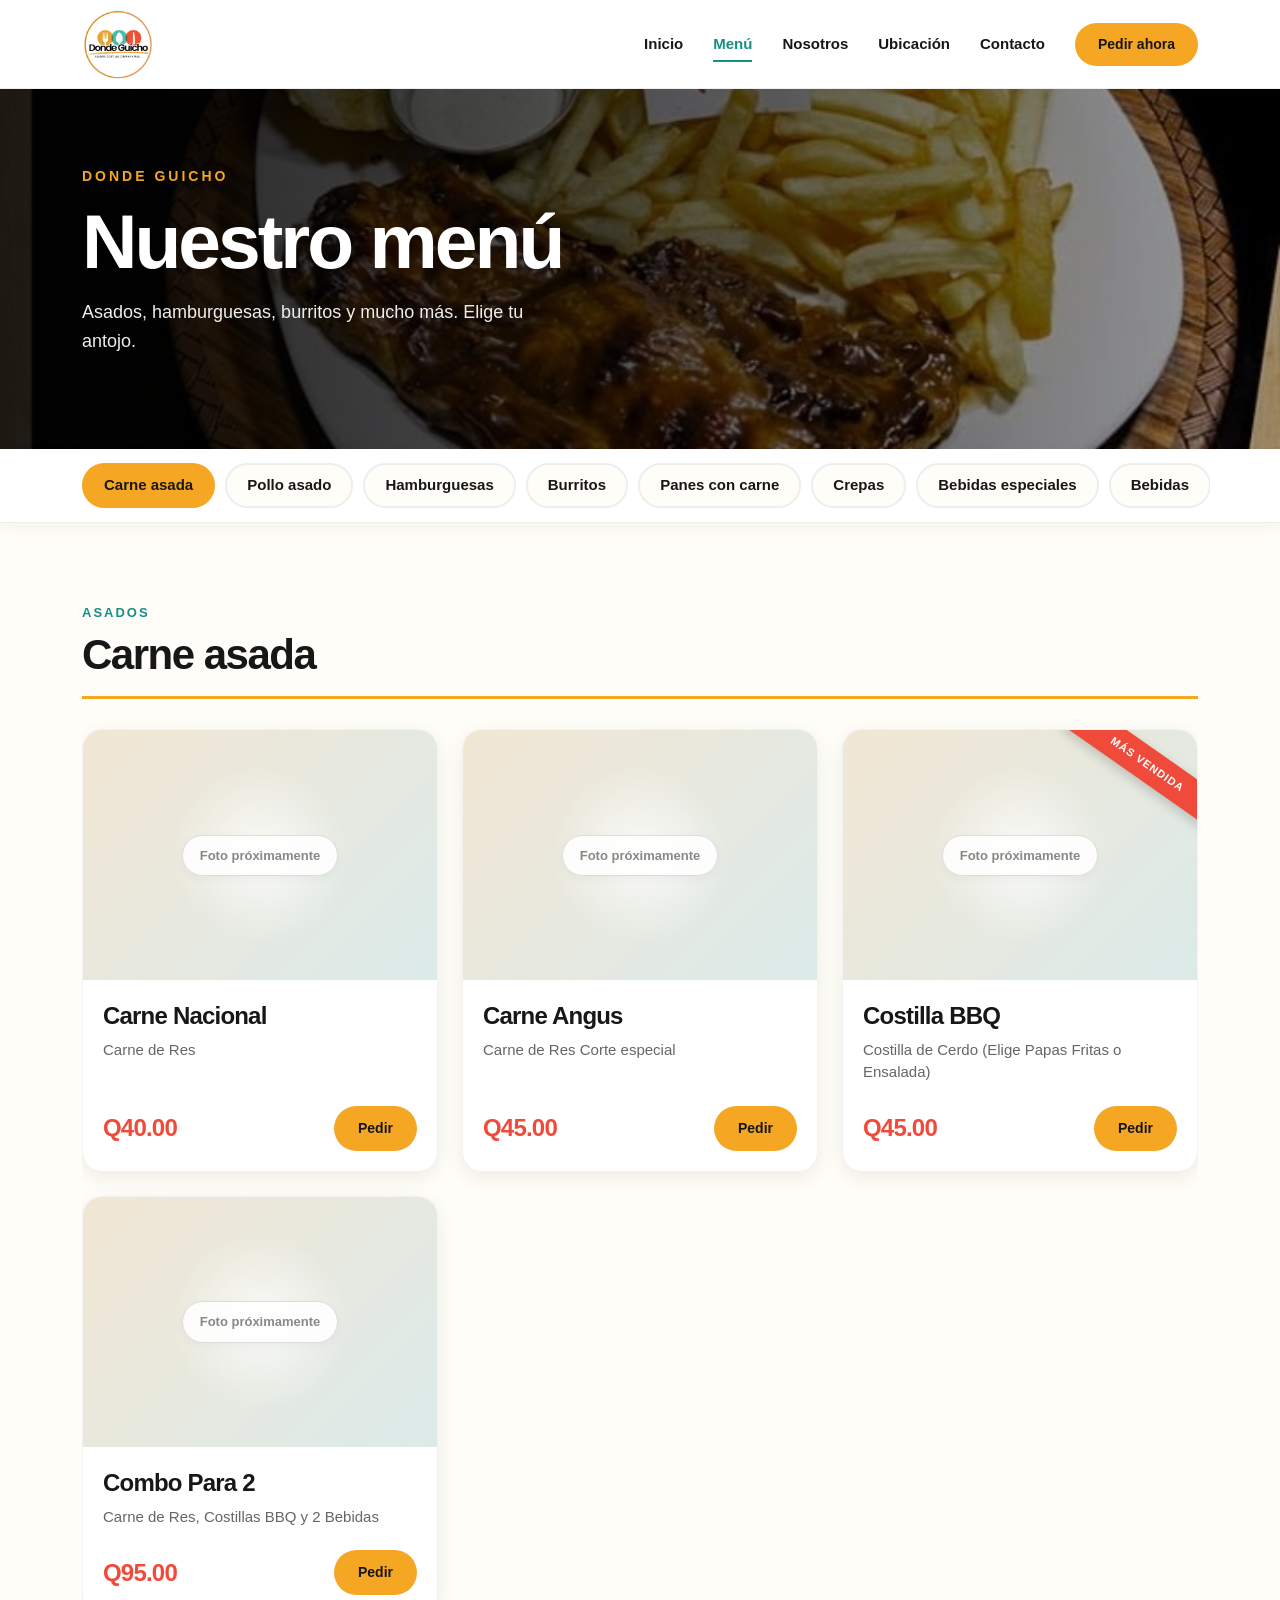
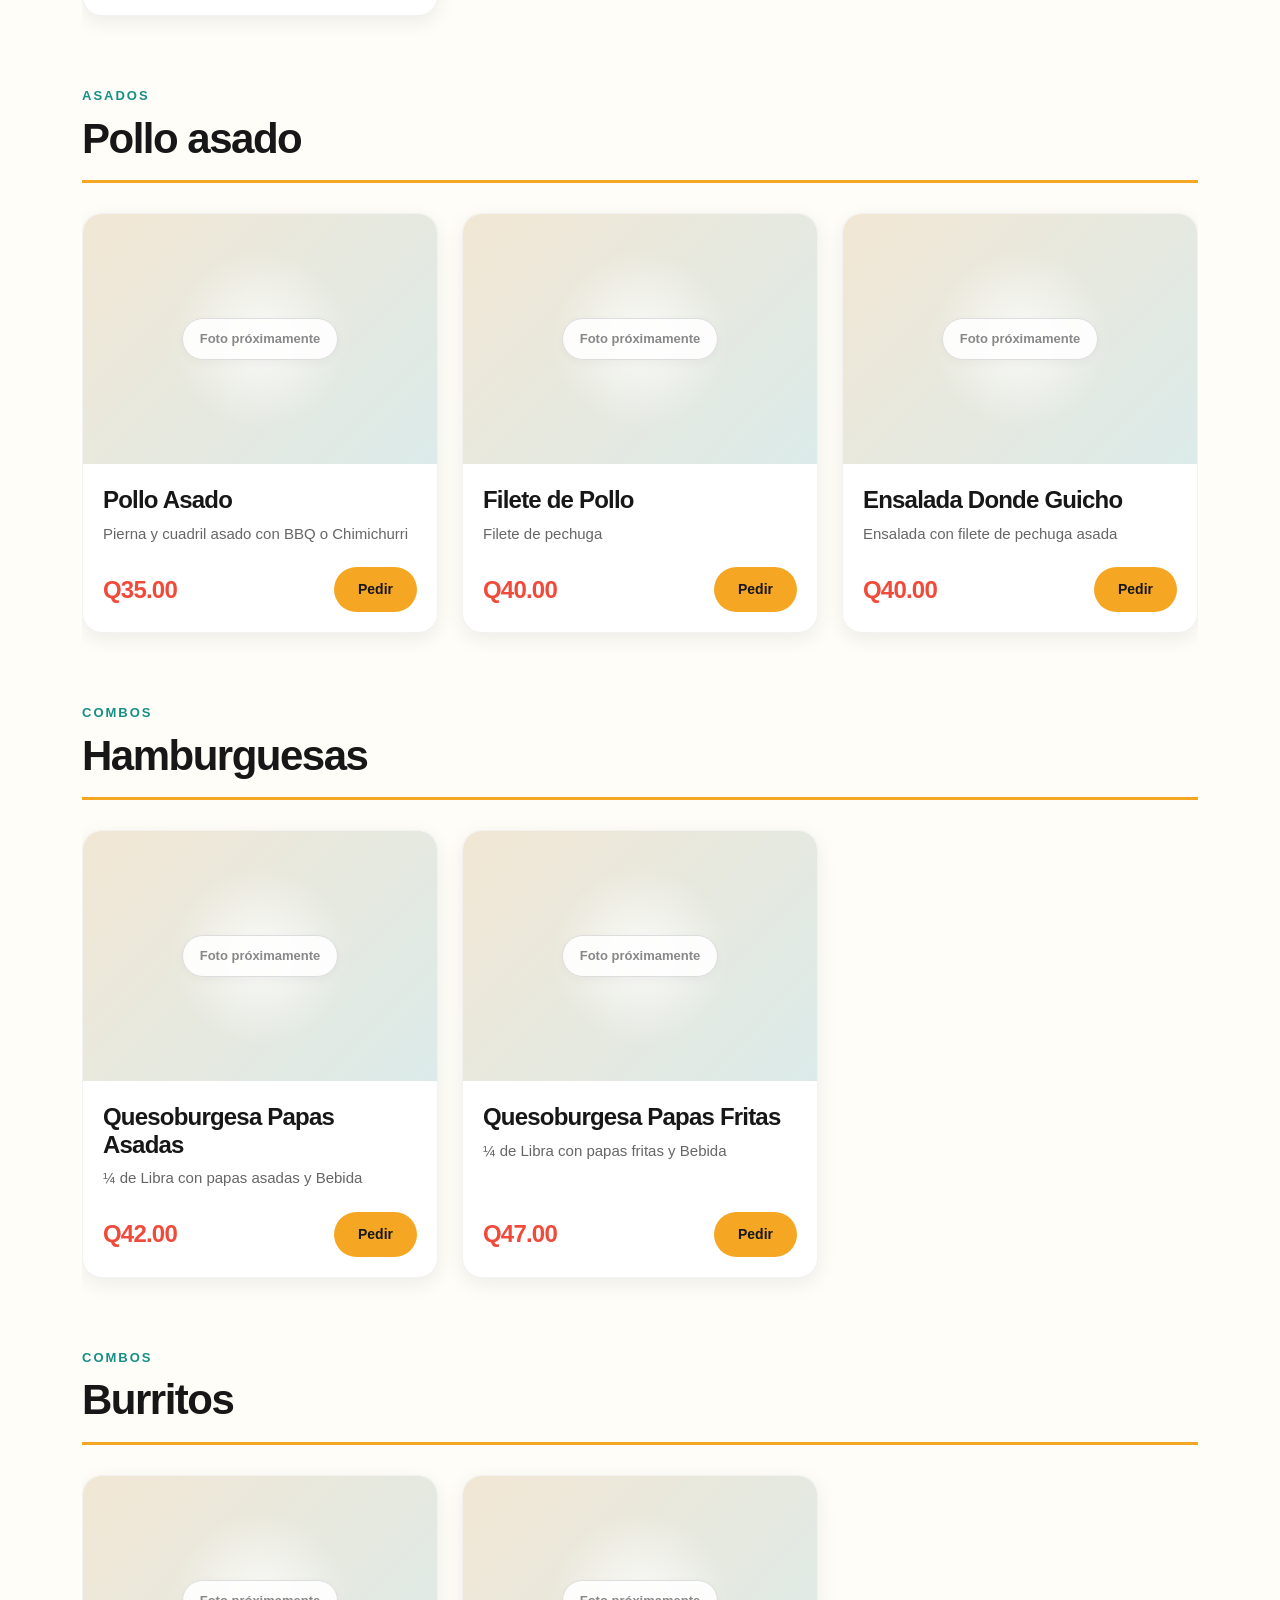
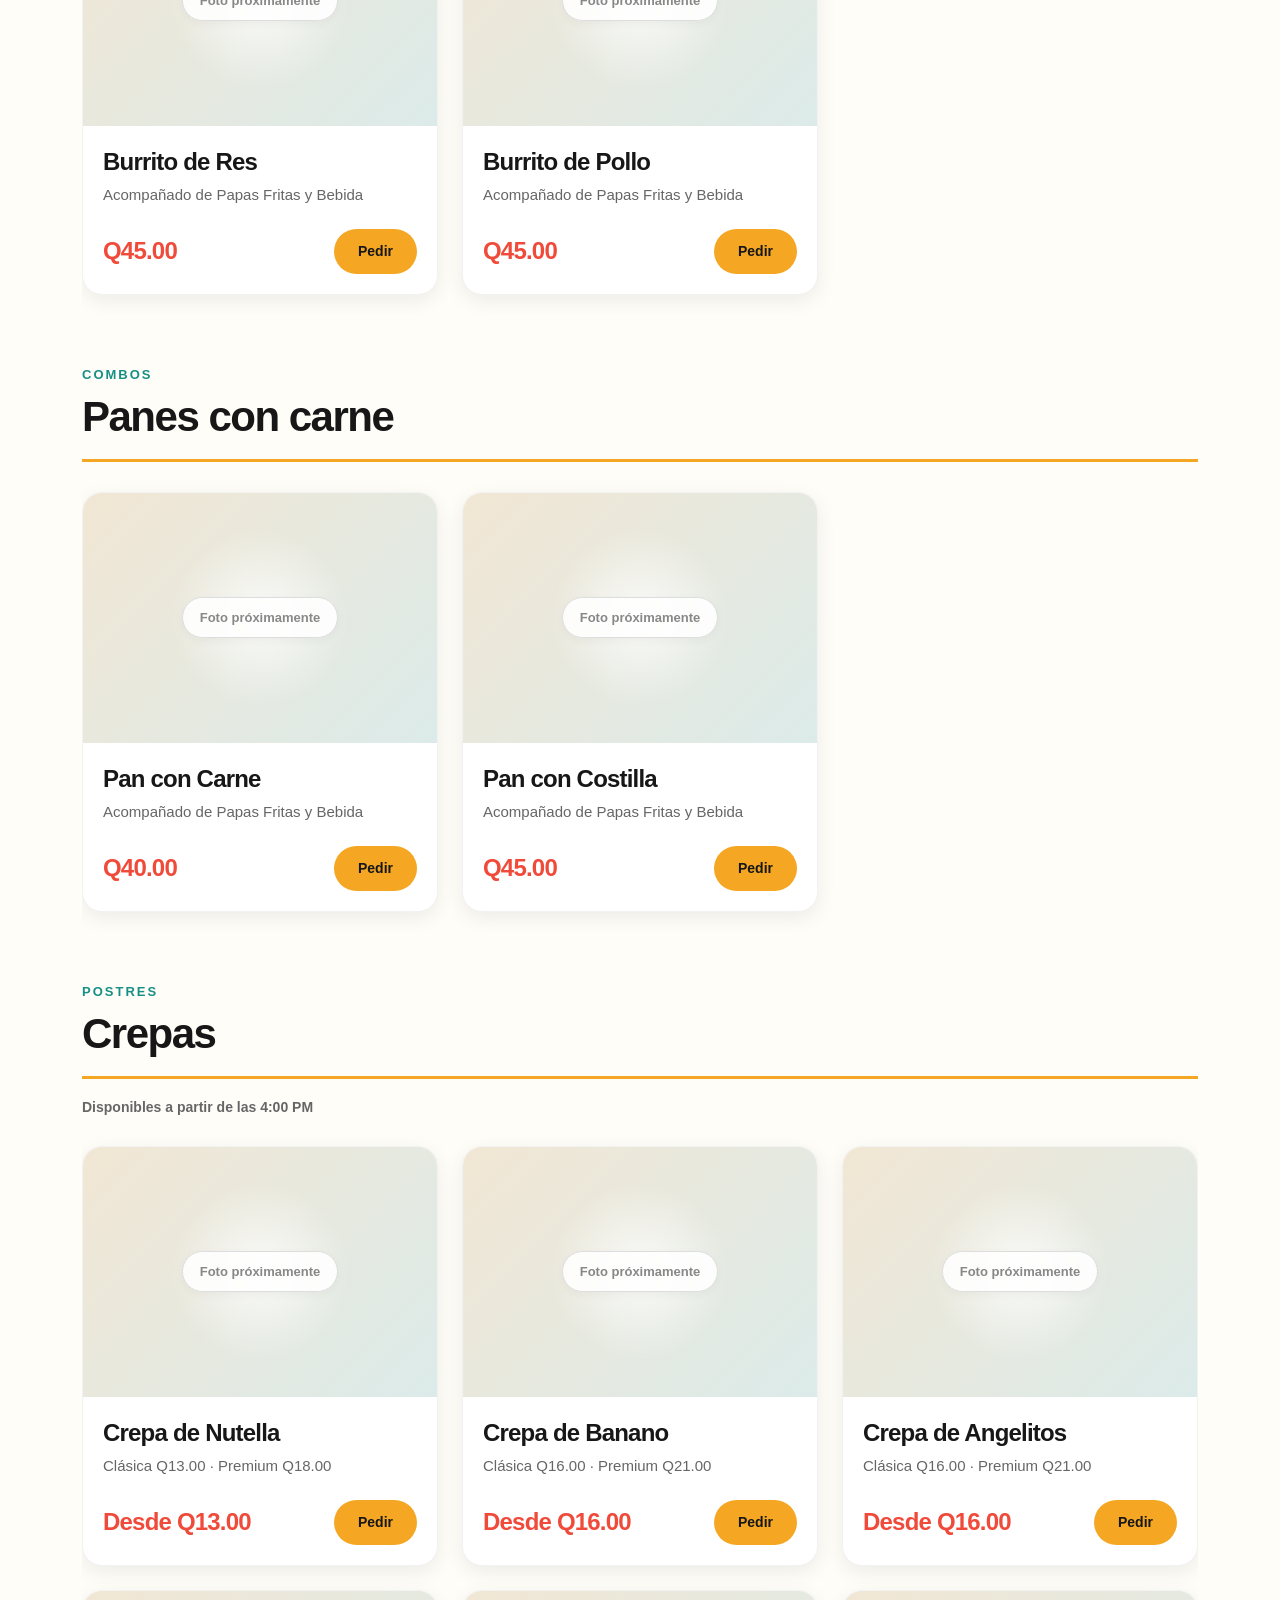
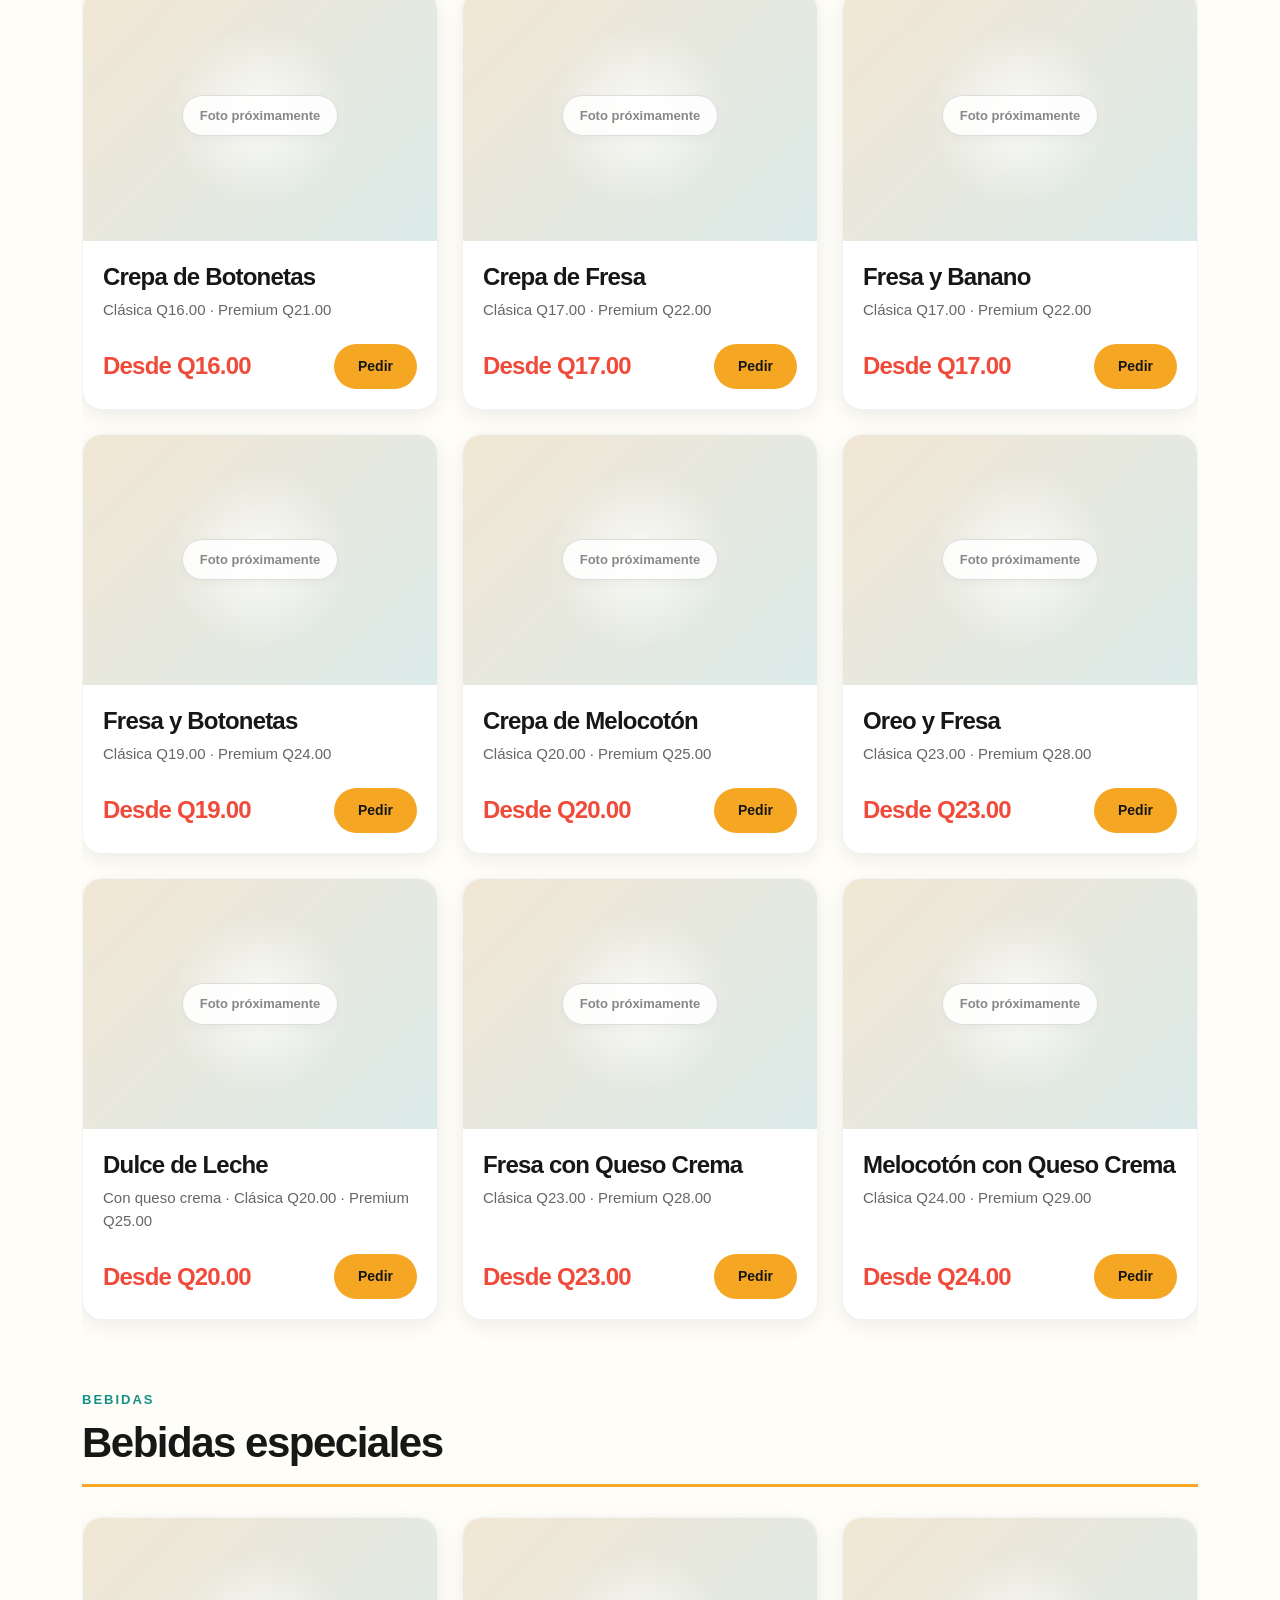
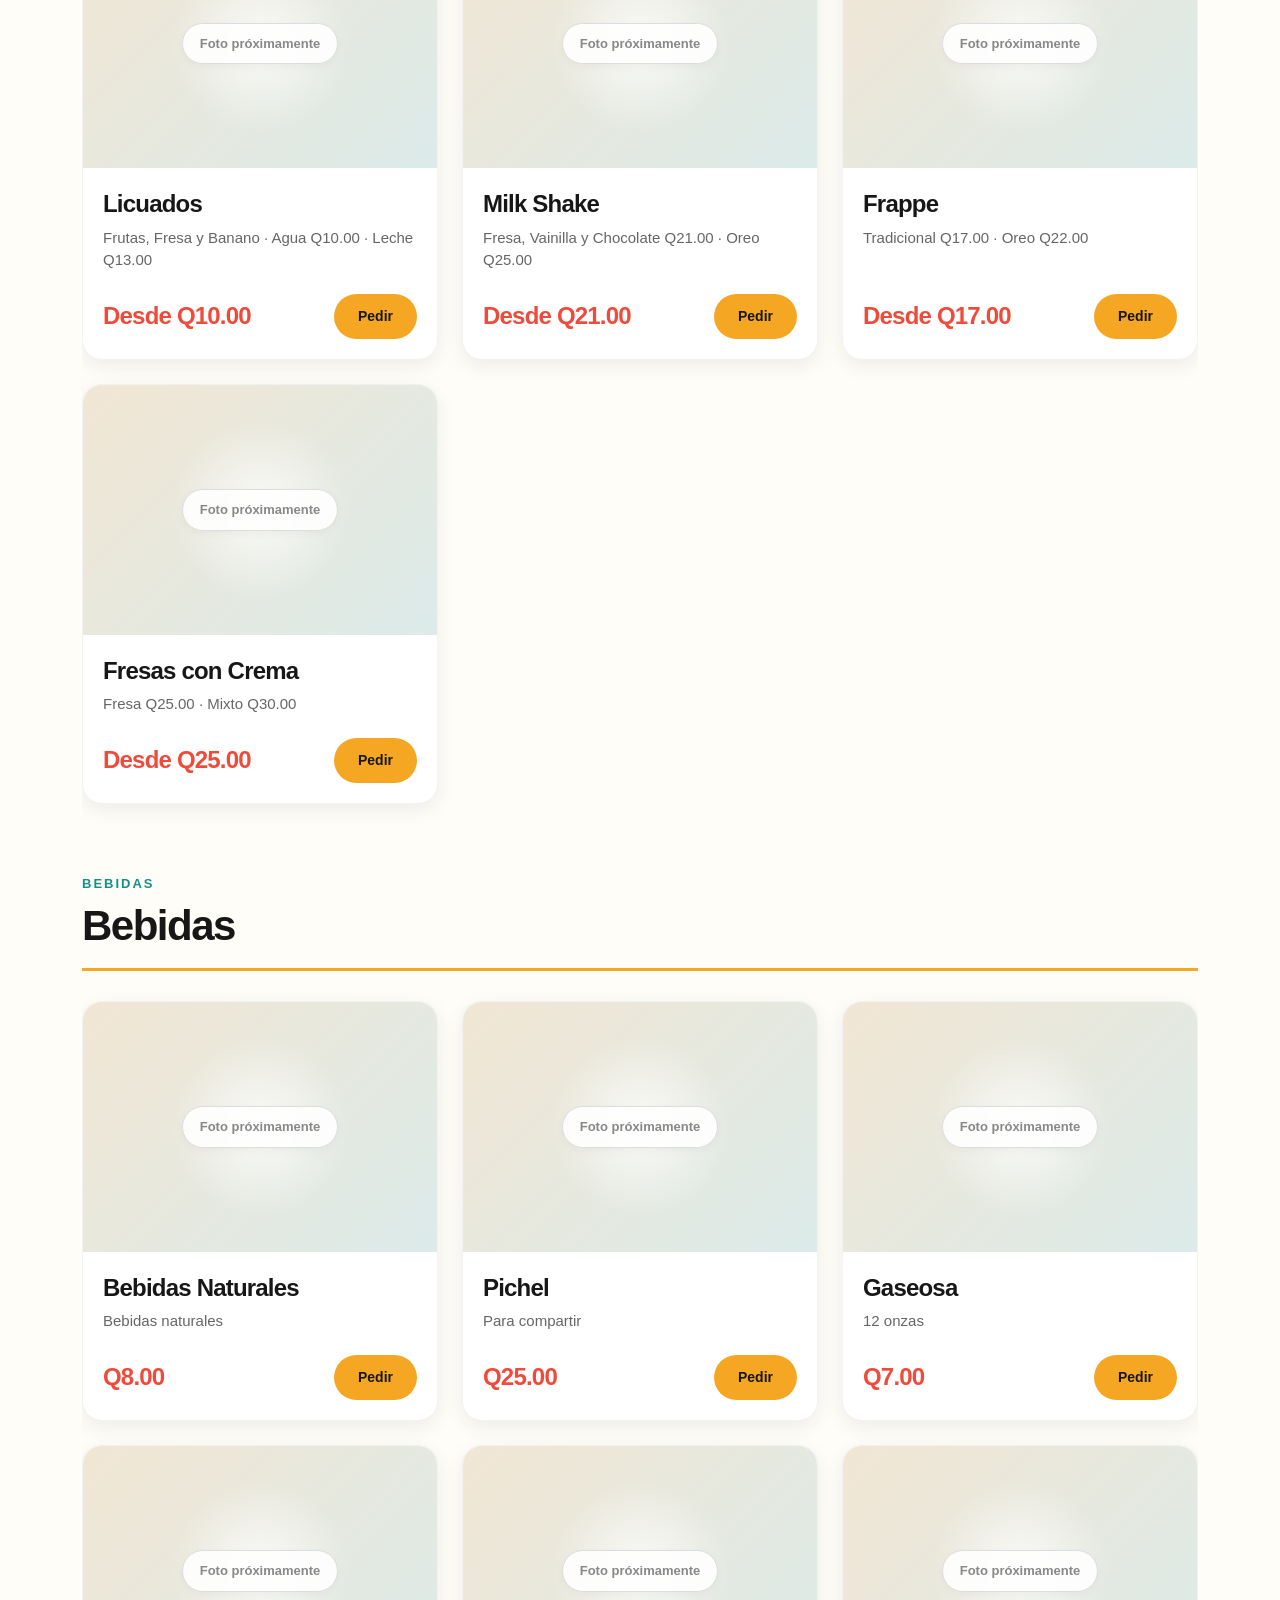
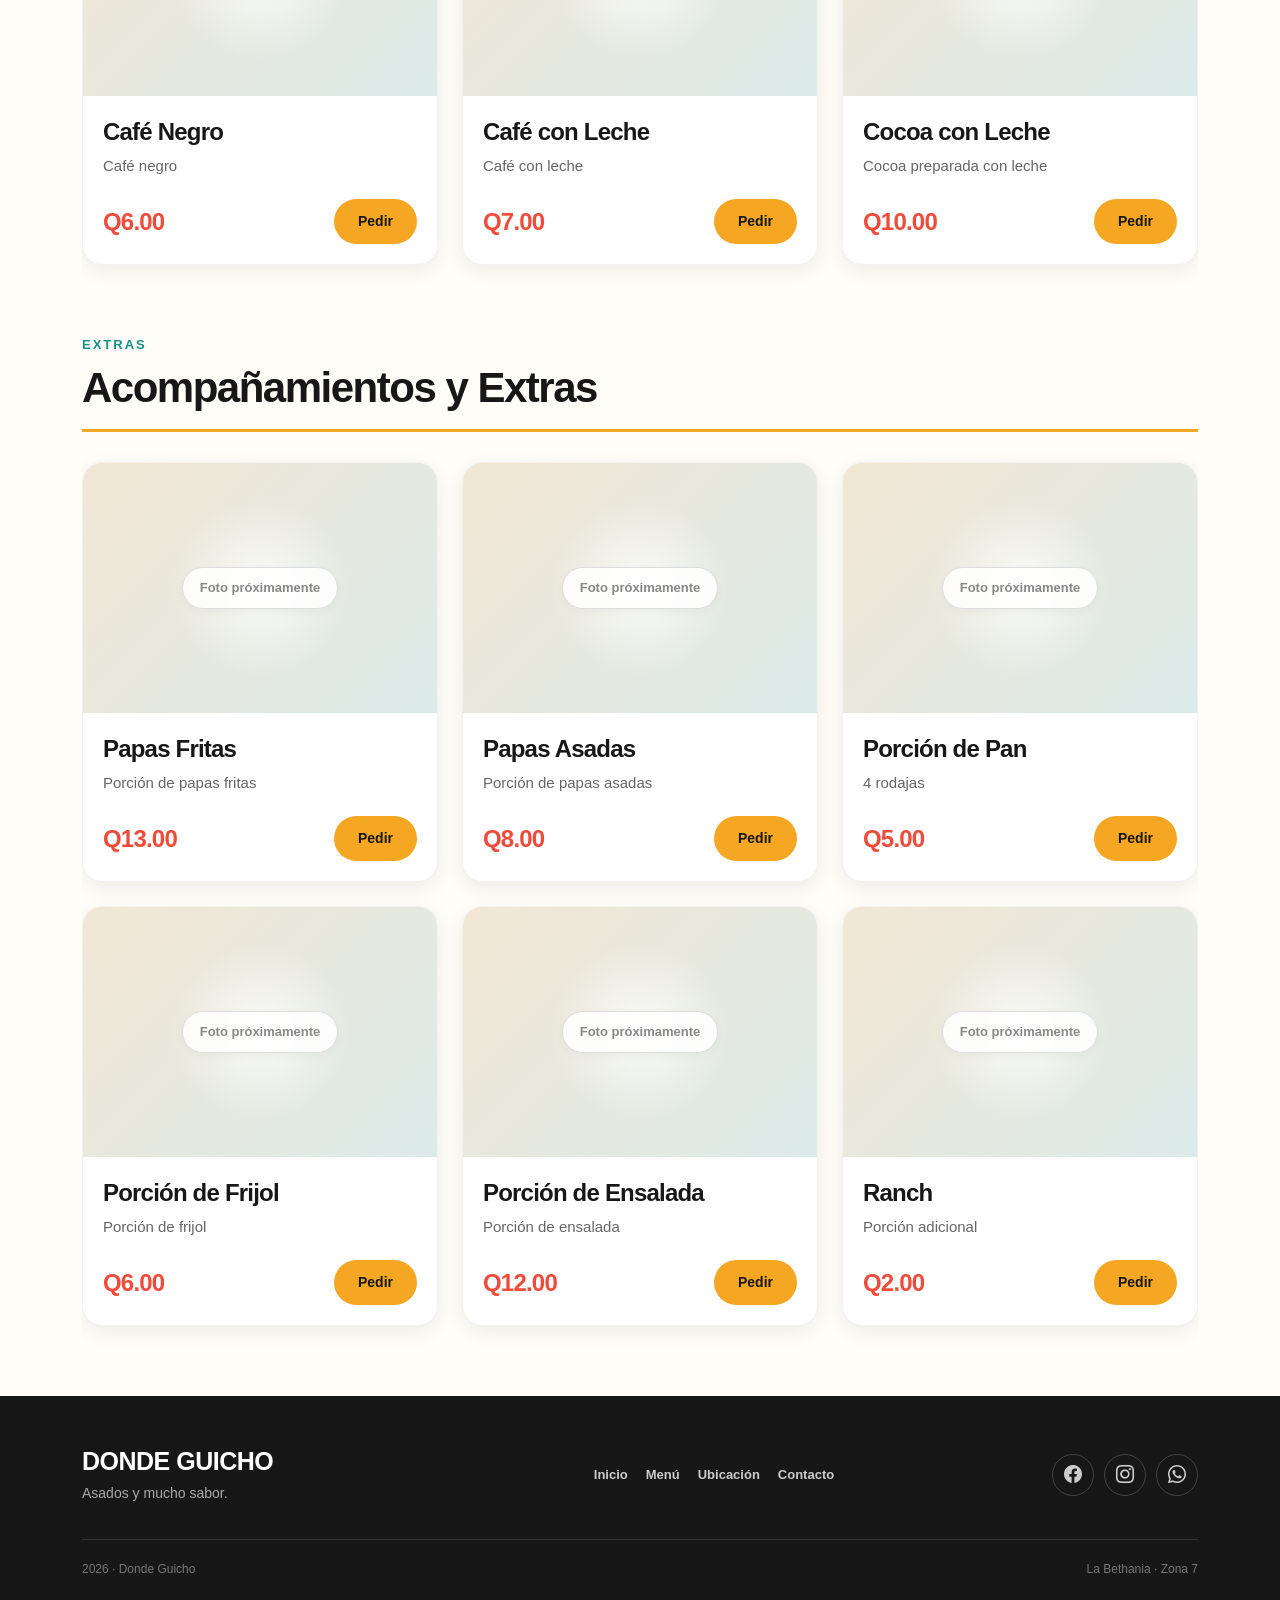
==== commit e5ccd34e: "Logo pestaña" ====
--- a/menu.html
+++ b/menu.html
@@ -35,7 +35,7 @@
         <div class="container">
 
             <a href="index.html" class="navbar-brand">
-                <img src="images/logo.png" alt="Donde Guicho">
+                <img src="images/logo_circuloblanco.png" alt="Donde Guicho">
             </a>
 
             <button class="navbar-toggler" type="button" data-bs-toggle="collapse" data-bs-target="#menuPrincipal"
--- a/css/style.css
+++ b/css/style.css
@@ -1025,4 +1025,94 @@
         right: 5px;
     }
 
+}
+
+/* =========================
+   NAVBAR - ACCIONES MÓVILES
+========================= */
+
+.navbar-mobile-actions {
+    display: none;
+}
+
+
+/* =========================
+   CELULAR
+========================= */
+
+@media (max-width: 991px) {
+
+    .navbar-mobile-actions {
+        display: flex;
+        align-items: center;
+        gap: 8px;
+        margin-left: auto;
+    }
+
+    .navbar-mobile-actions .btn-pedir {
+        margin: 0;
+        padding: 10px 15px;
+        white-space: nowrap;
+    }
+
+    .navbar-mobile-actions .navbar-toggler {
+        margin: 0;
+    }
+
+    .navbar-links .pedir-desktop {
+        display: none;
+    }
+
+    /* Navbar desplegado en celular */
+    .navbar-collapse {
+        width: 100%;
+        max-width: 100%;
+        overflow-x: auto;
+        overflow-y: hidden;
+    }
+
+    .navbar-links {
+        width: 100%;
+        max-width: 100%;
+        box-sizing: border-box;
+    }
+
+}
+
+
+/* =========================
+   COMPUTADORA
+========================= */
+
+@media (min-width: 992px) {
+
+    .navbar-links .pedir-desktop {
+        display: inline-flex;
+    }
+
+}
+
+/* =========================
+   SOBRE NOSOTROS - CELULAR
+========================= */
+
+@media (max-width: 991px) {
+
+    .nosotros .col-md-6:last-child {
+        padding: 10px 15px;
+    }
+
+    .nosotros h2 {
+        font-size: 36px;
+        line-height: 1.05;
+        letter-spacing: -1.5px;
+        margin-bottom: 20px;
+    }
+
+    .nosotros .col-md-6:last-child p:not(.section-label) {
+        font-size: 15px;
+        line-height: 1.65;
+        margin-bottom: 16px;
+    }
+
 }
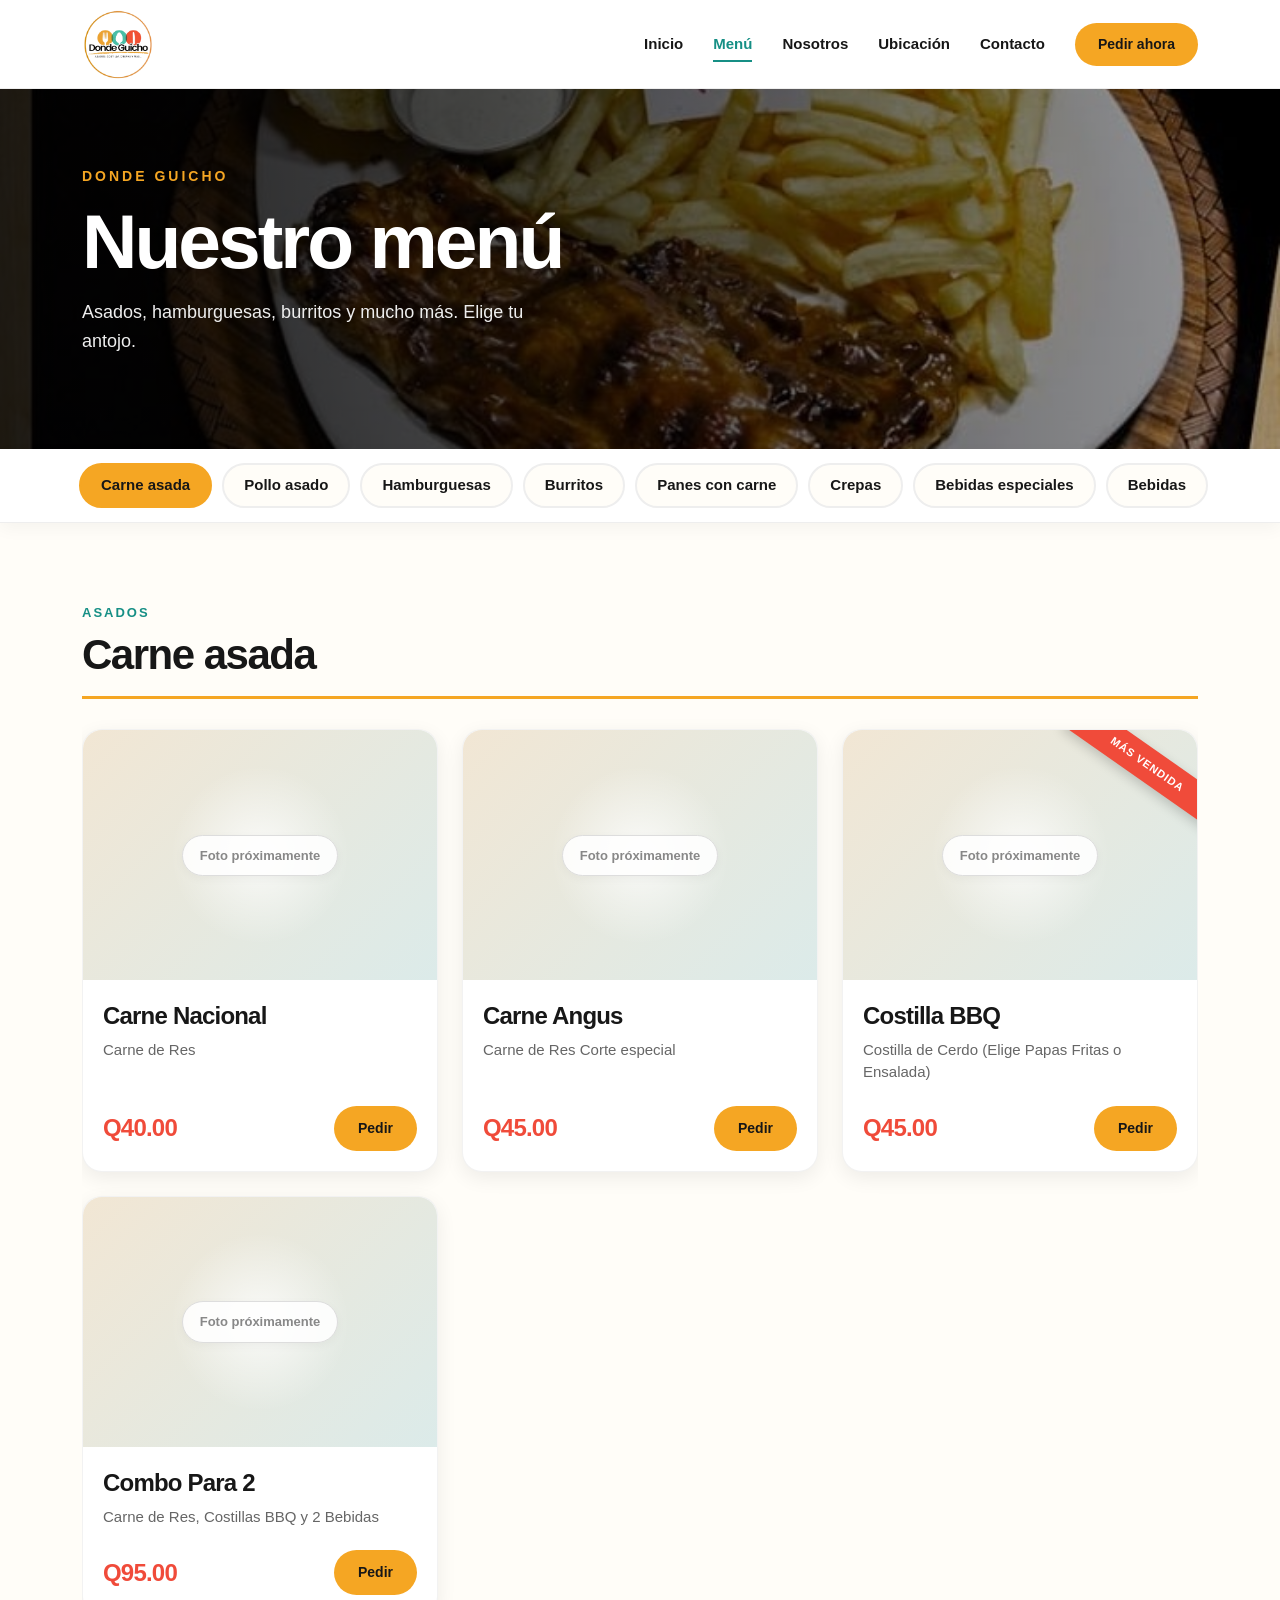
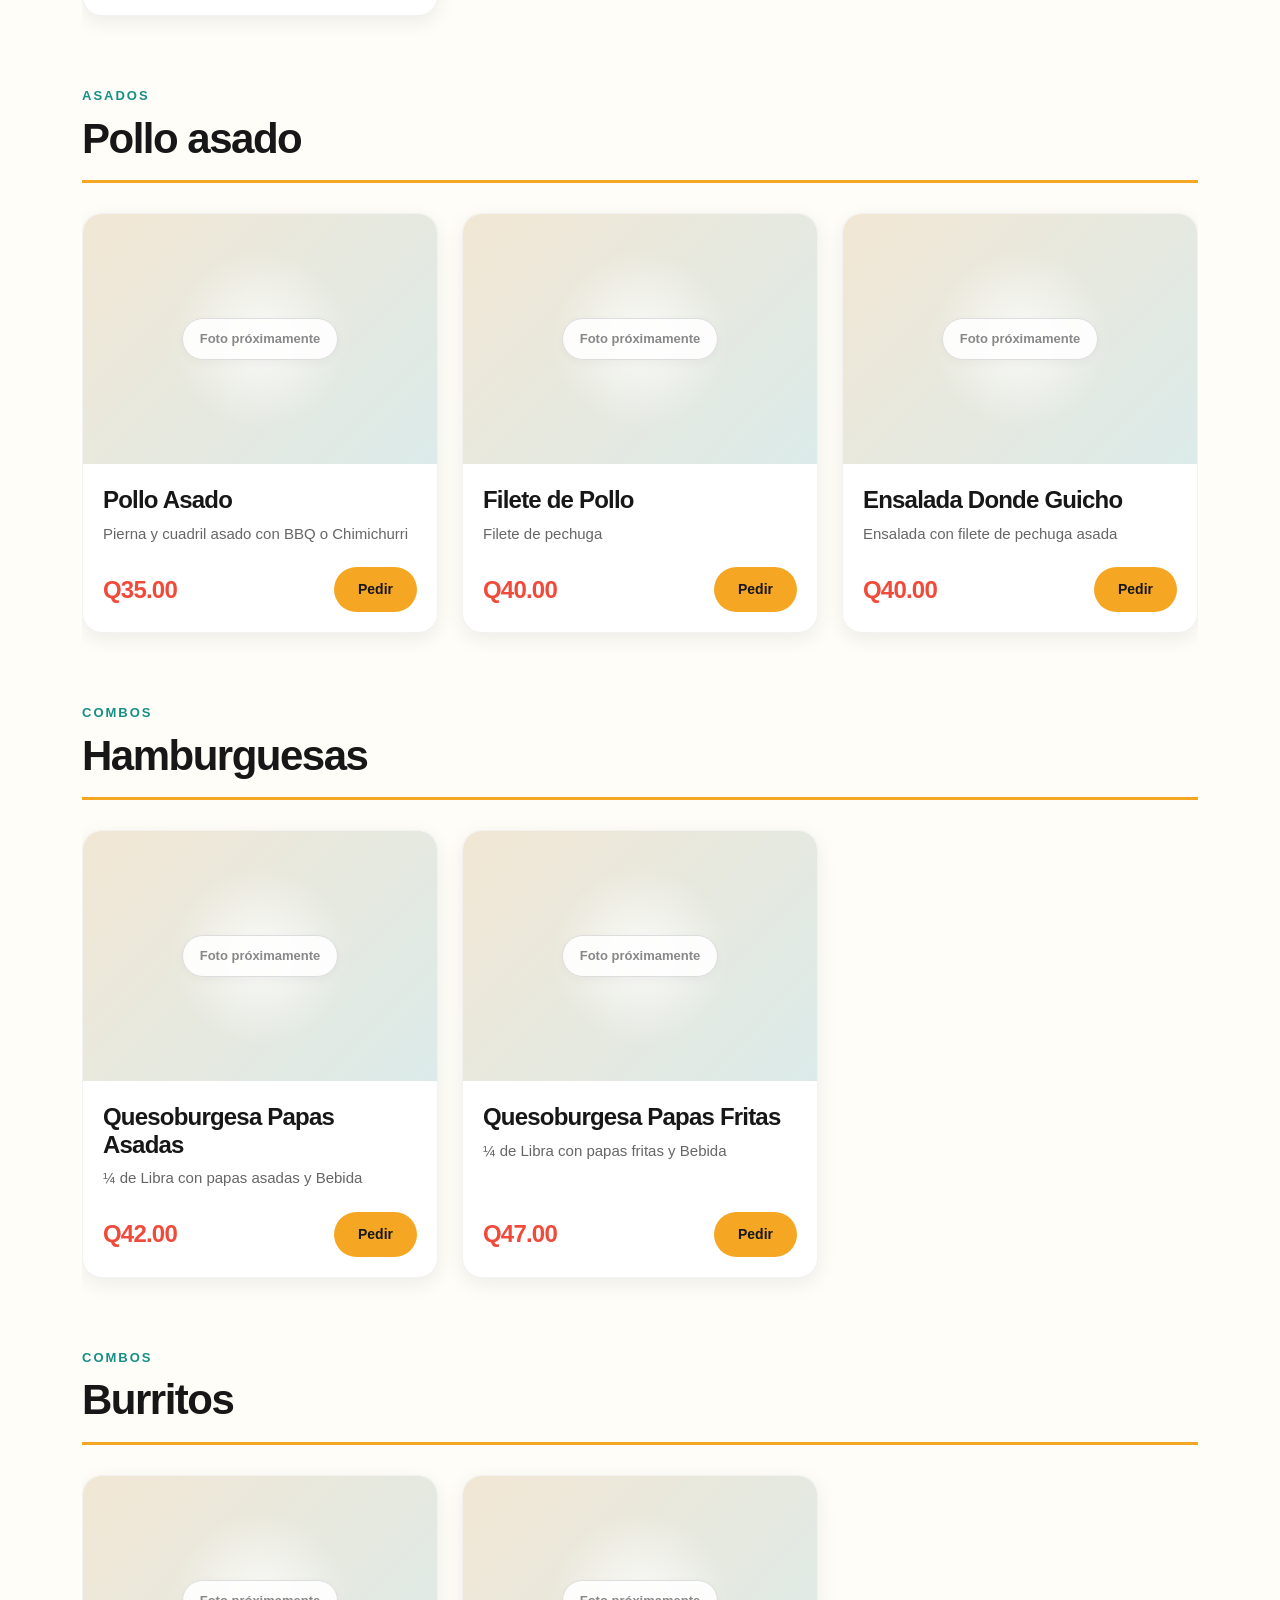
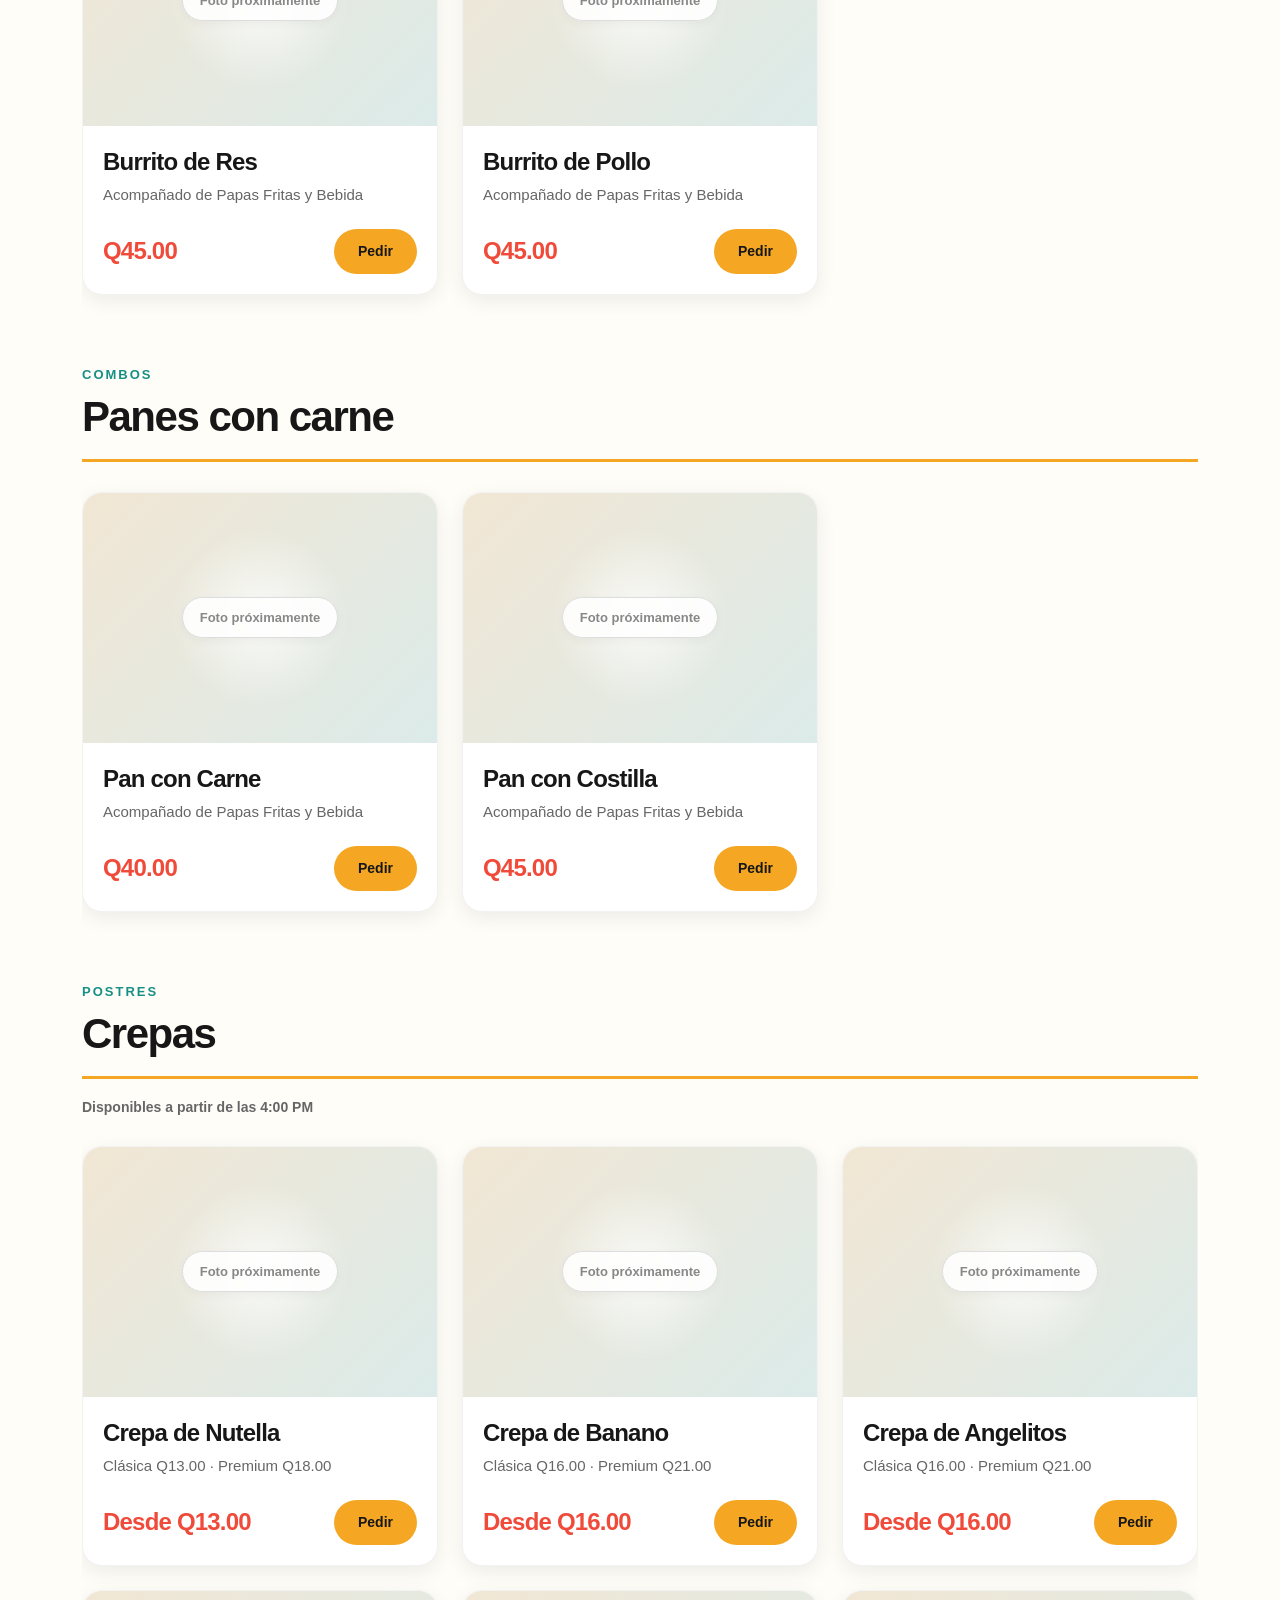
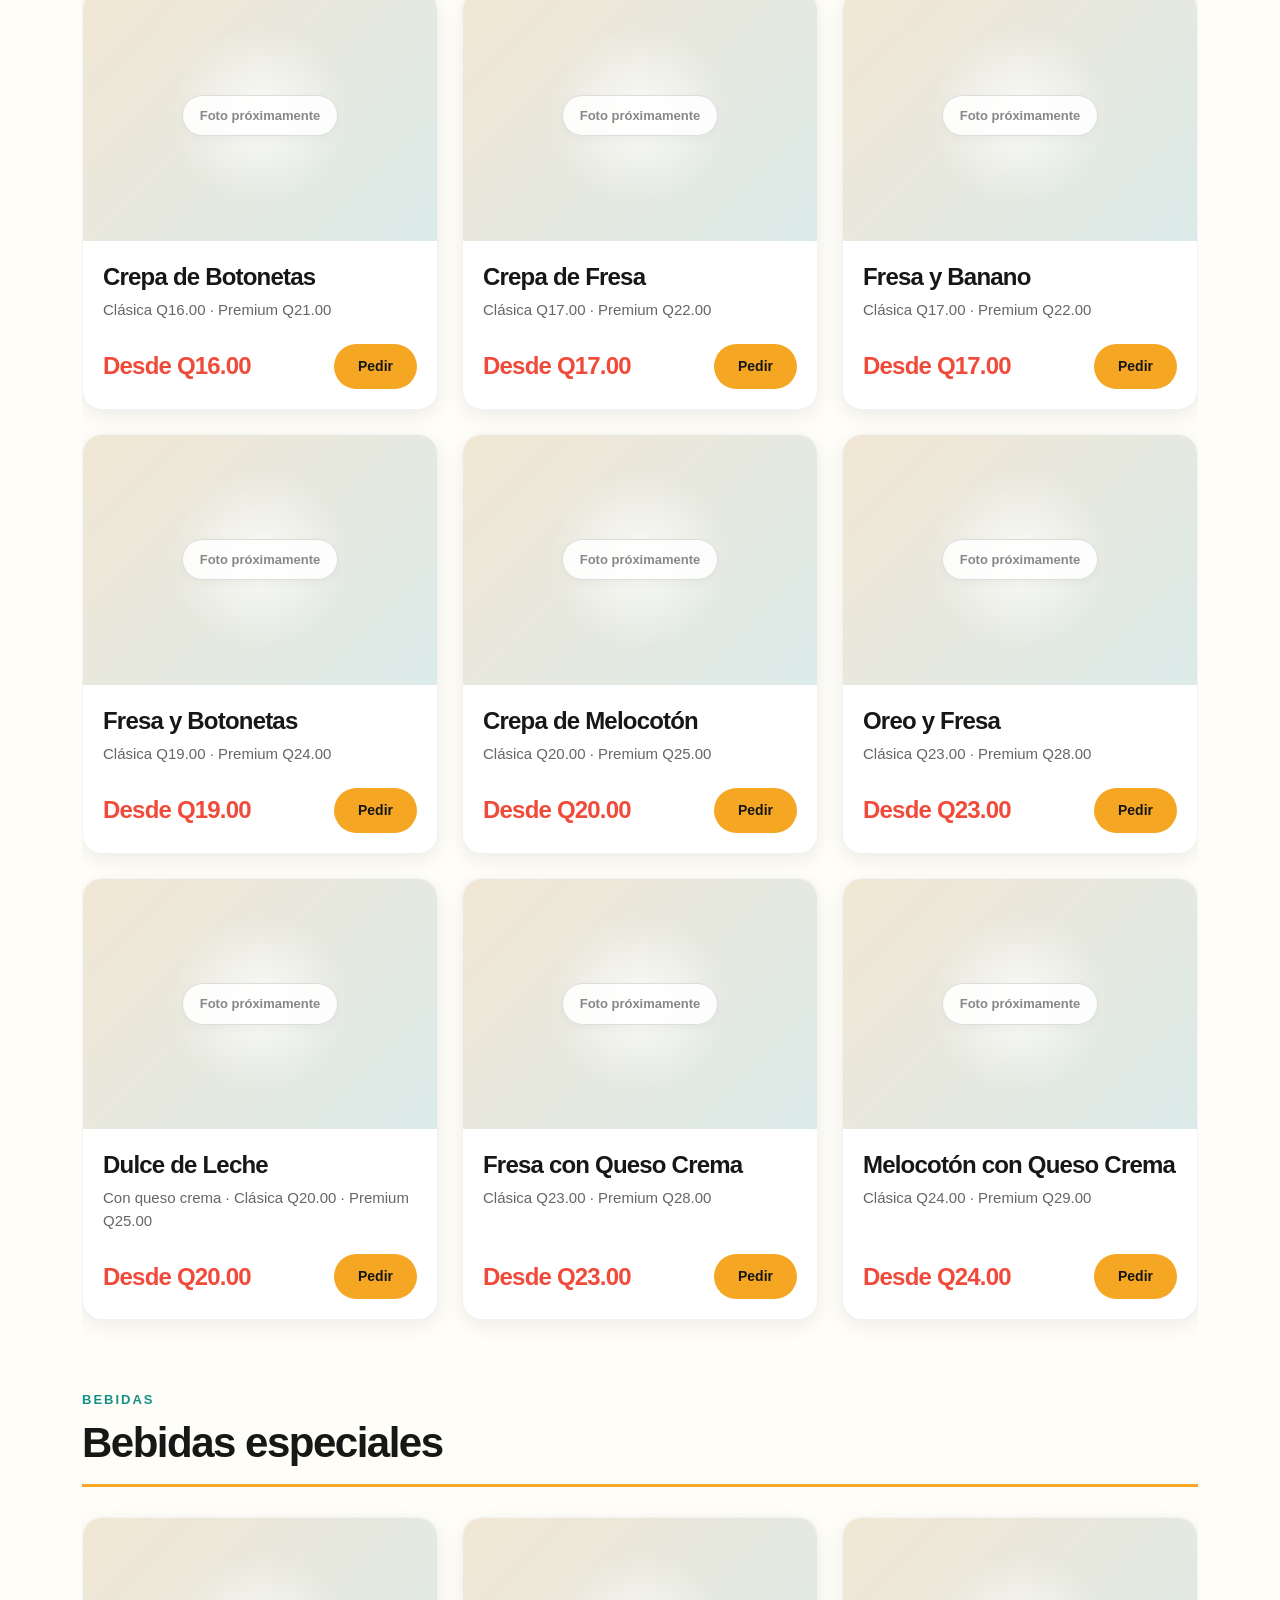
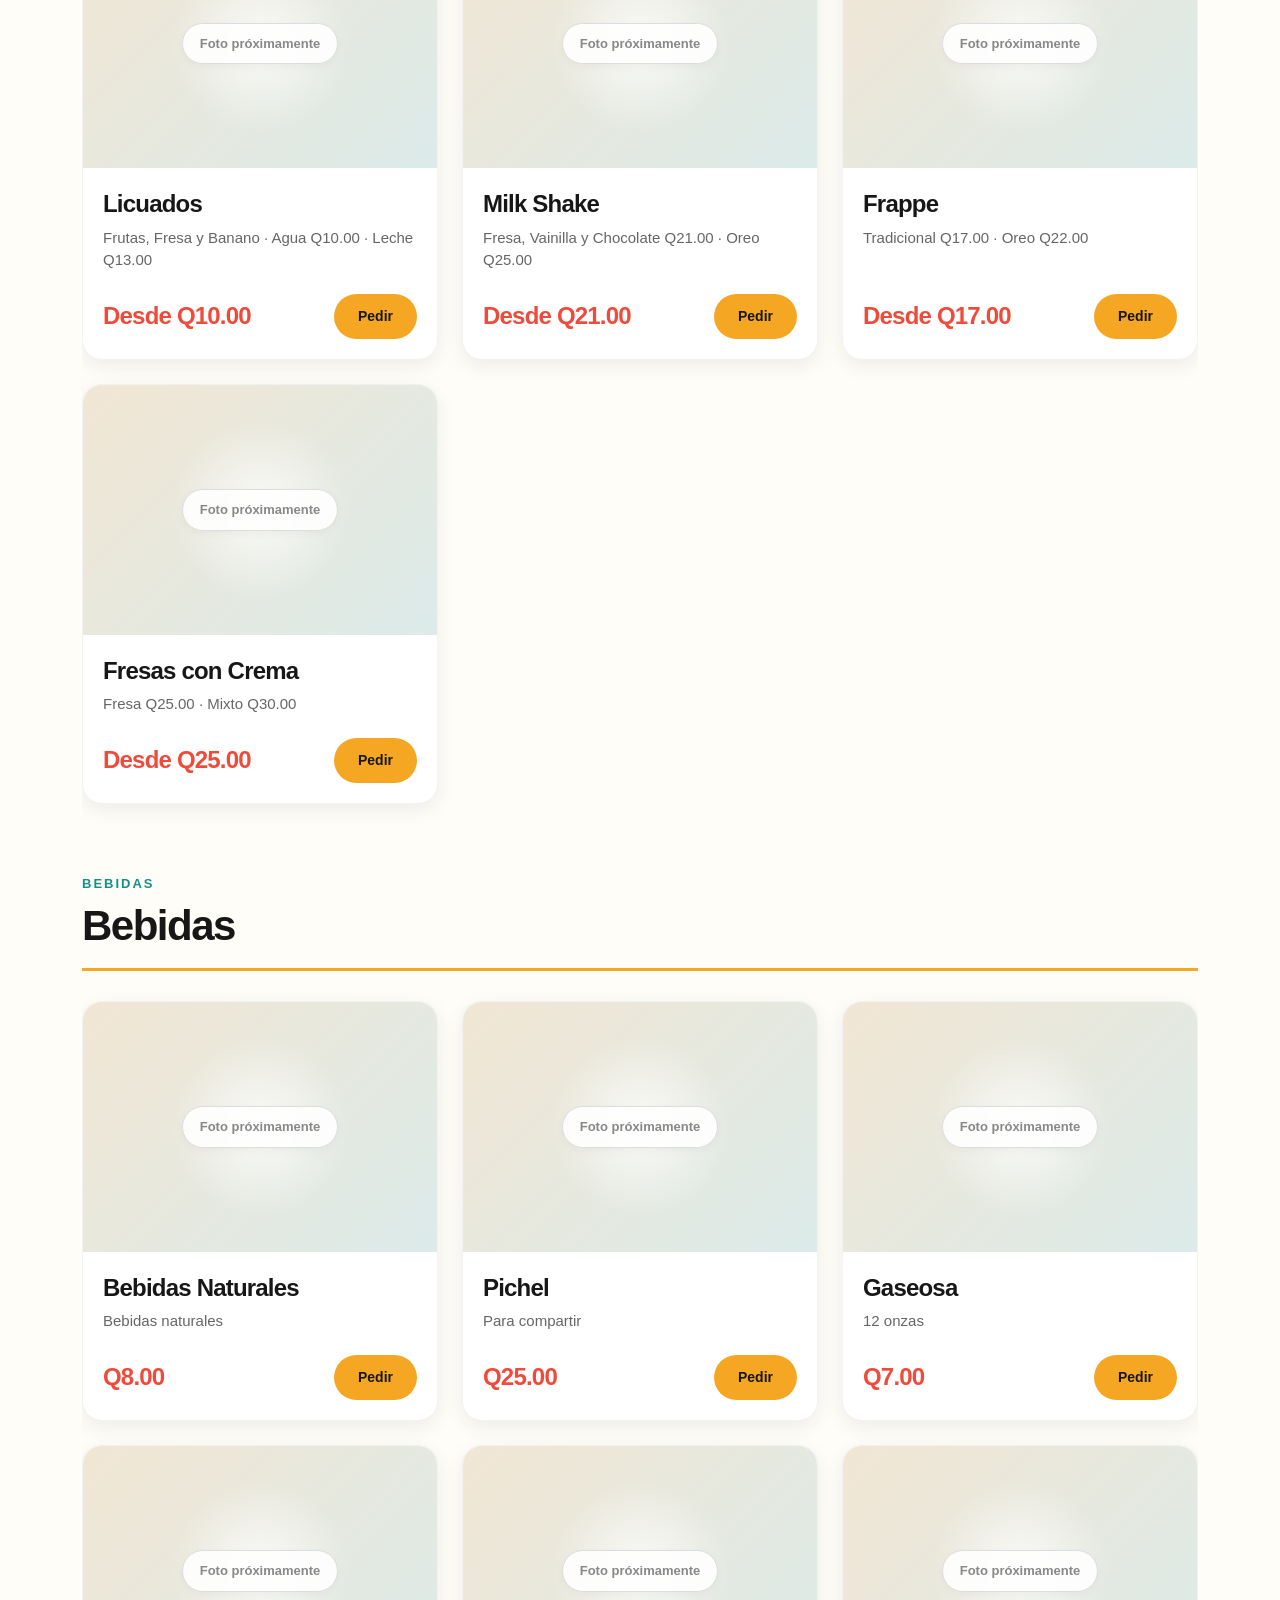
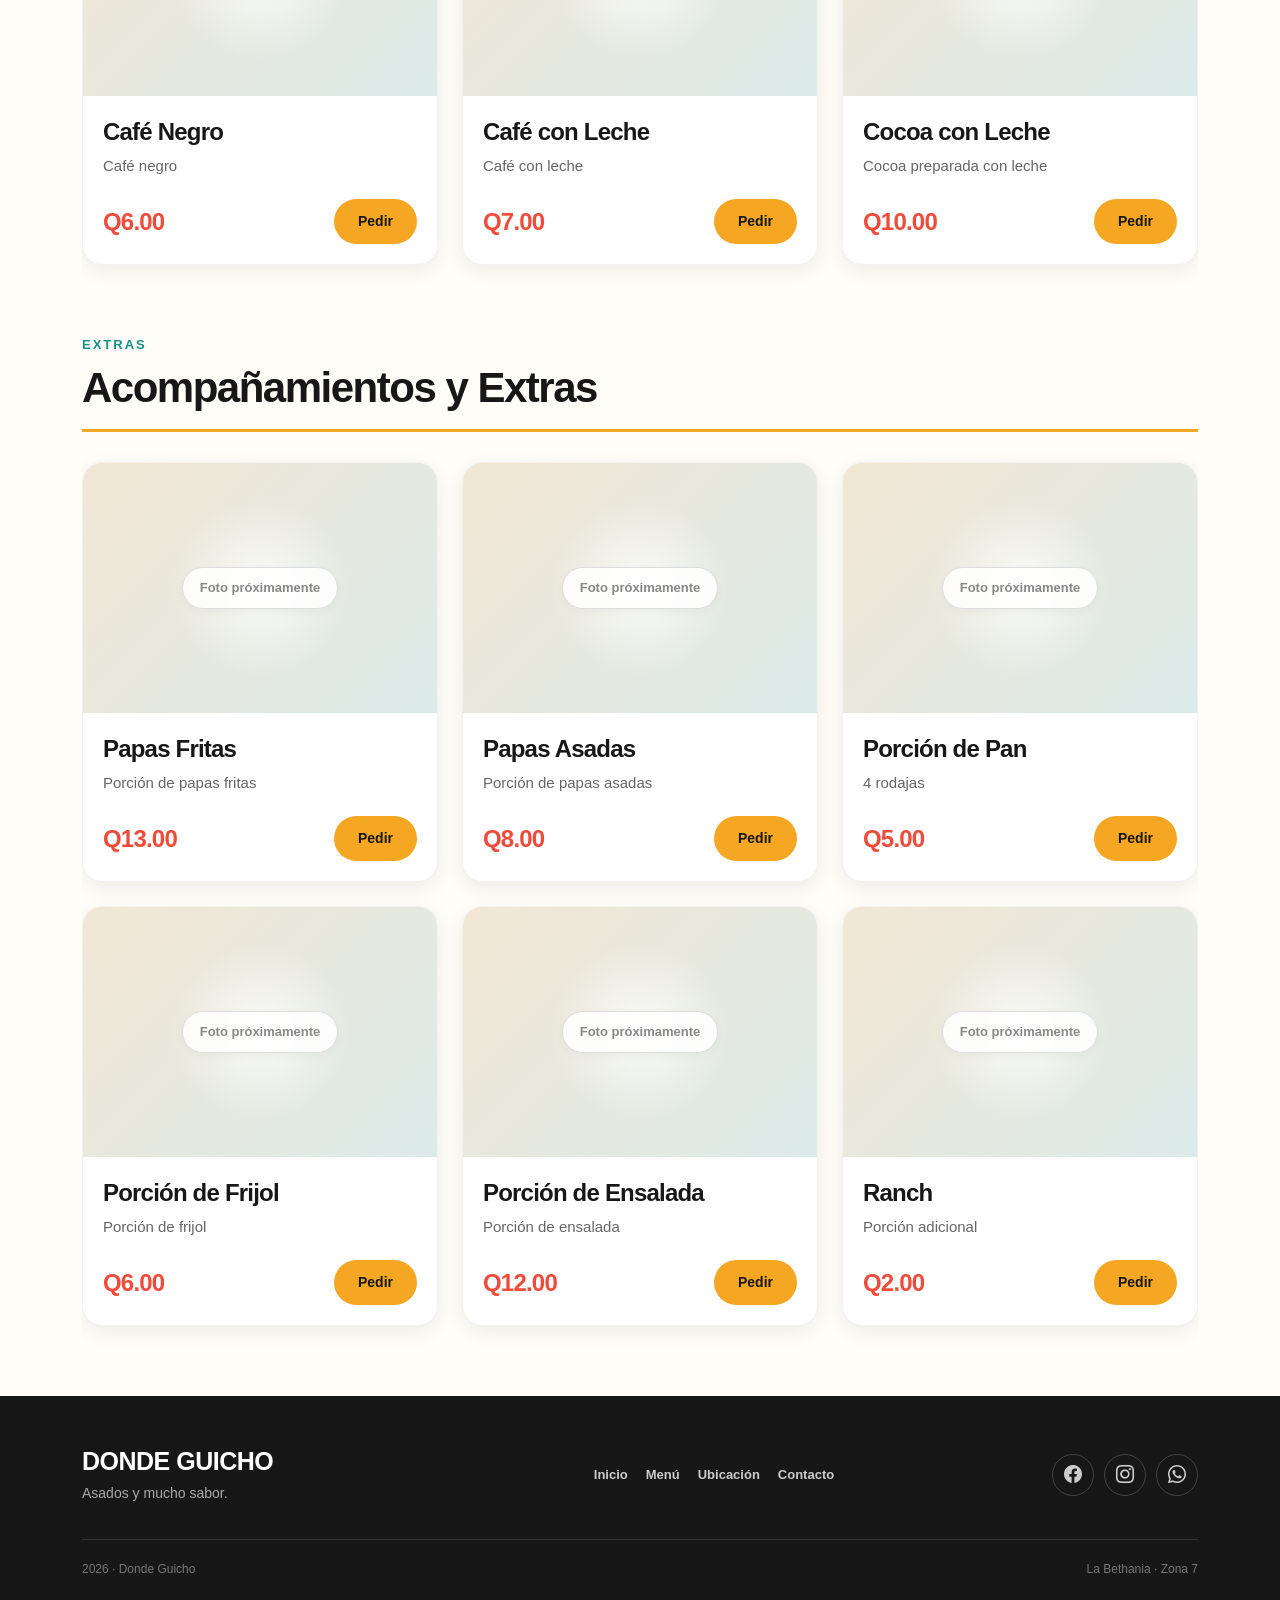
==== commit ff093c42: "Pestaña Menu" ====
--- a/menu.html
+++ b/menu.html
@@ -12,7 +12,7 @@
 
     <!-- ÍCONO DE LA PESTAÑA -->
     <link rel="icon" type="image/png" href="images/logo.png">
-    <link rel="apple-touch-icon" href="images/logo.png">
+    <link rel="apple-touch-icon" href="images/logo_circuloblanco.png">
 
     <!-- VISTA PREVIA AL COMPARTIR (WhatsApp, Facebook) -->
     <meta property="og:type" content="website">
@@ -35,7 +35,7 @@
         <div class="container">
 
             <a href="index.html" class="navbar-brand">
-                <img src="images/logo_circuloblanco.png" alt="Donde Guicho">
+                <img src="images/logo.png" alt="Donde Guicho">
             </a>
 
             <button class="navbar-toggler" type="button" data-bs-toggle="collapse" data-bs-target="#menuPrincipal"
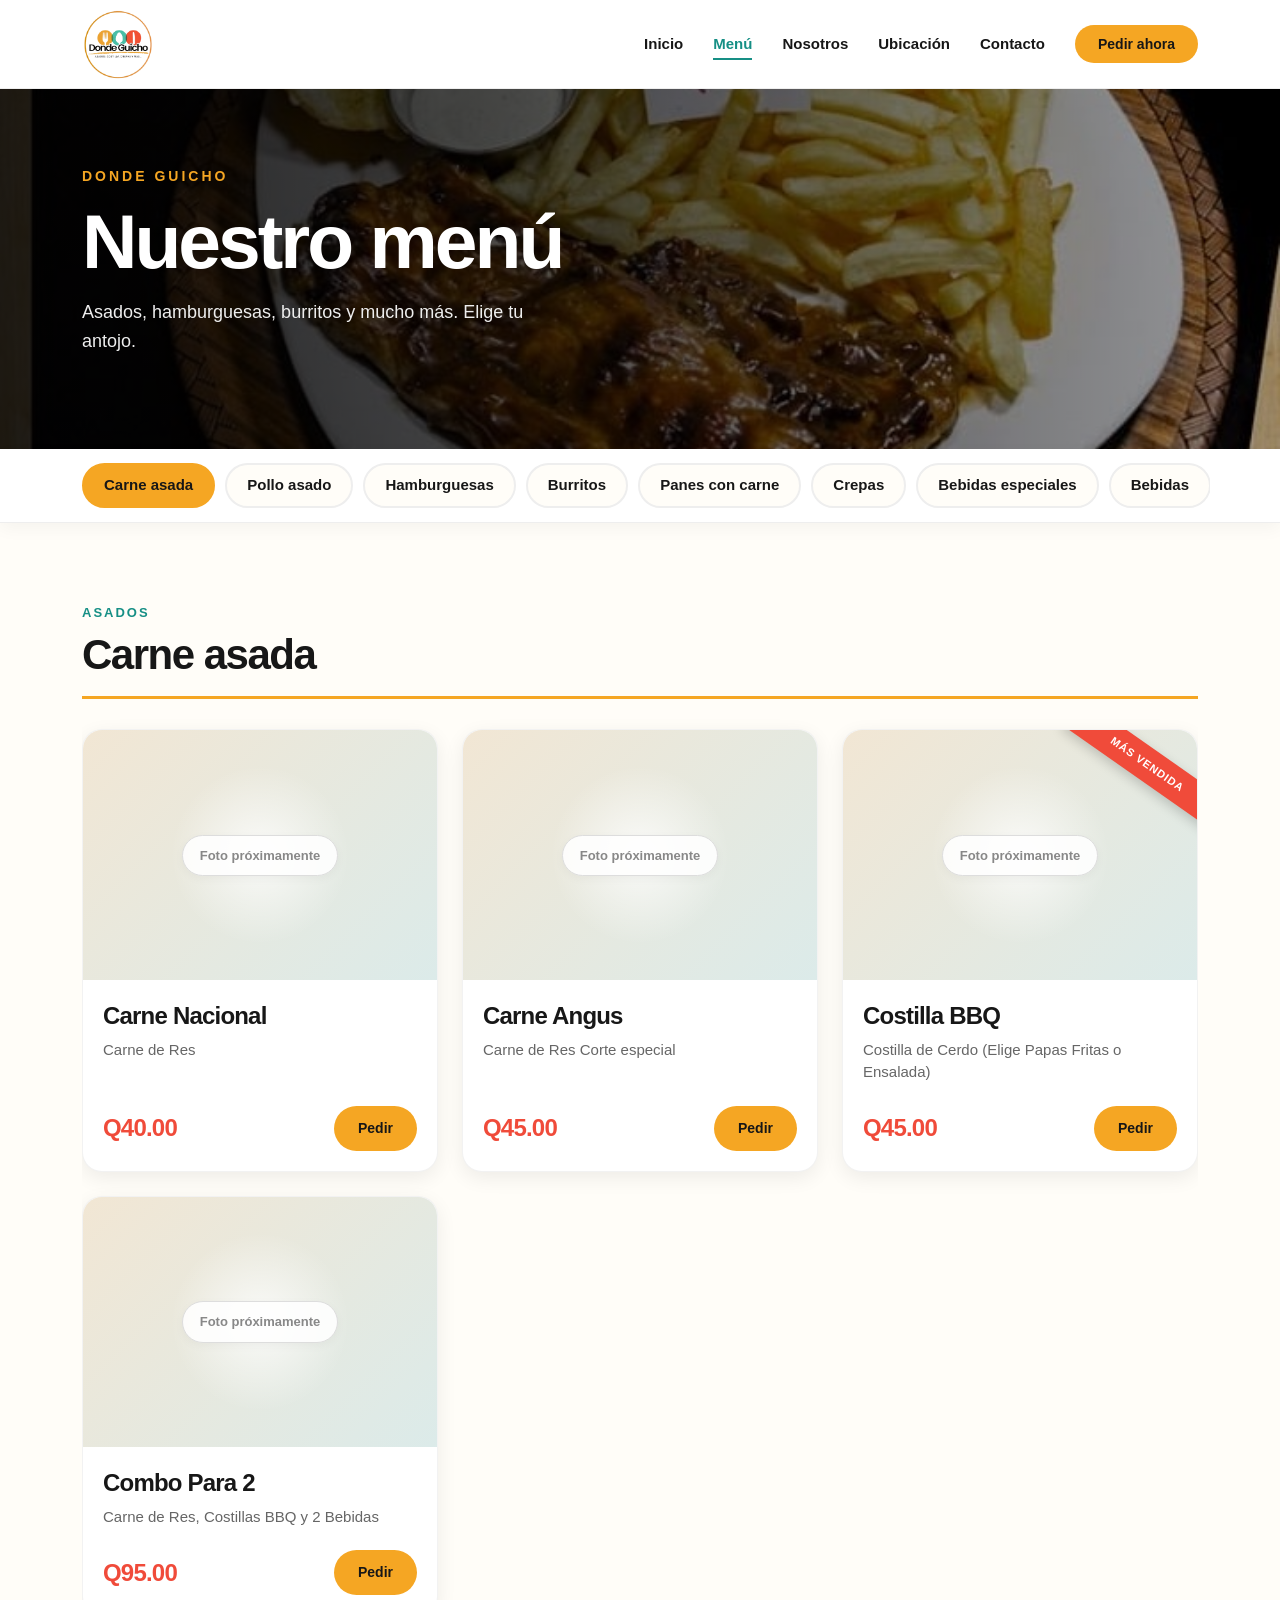
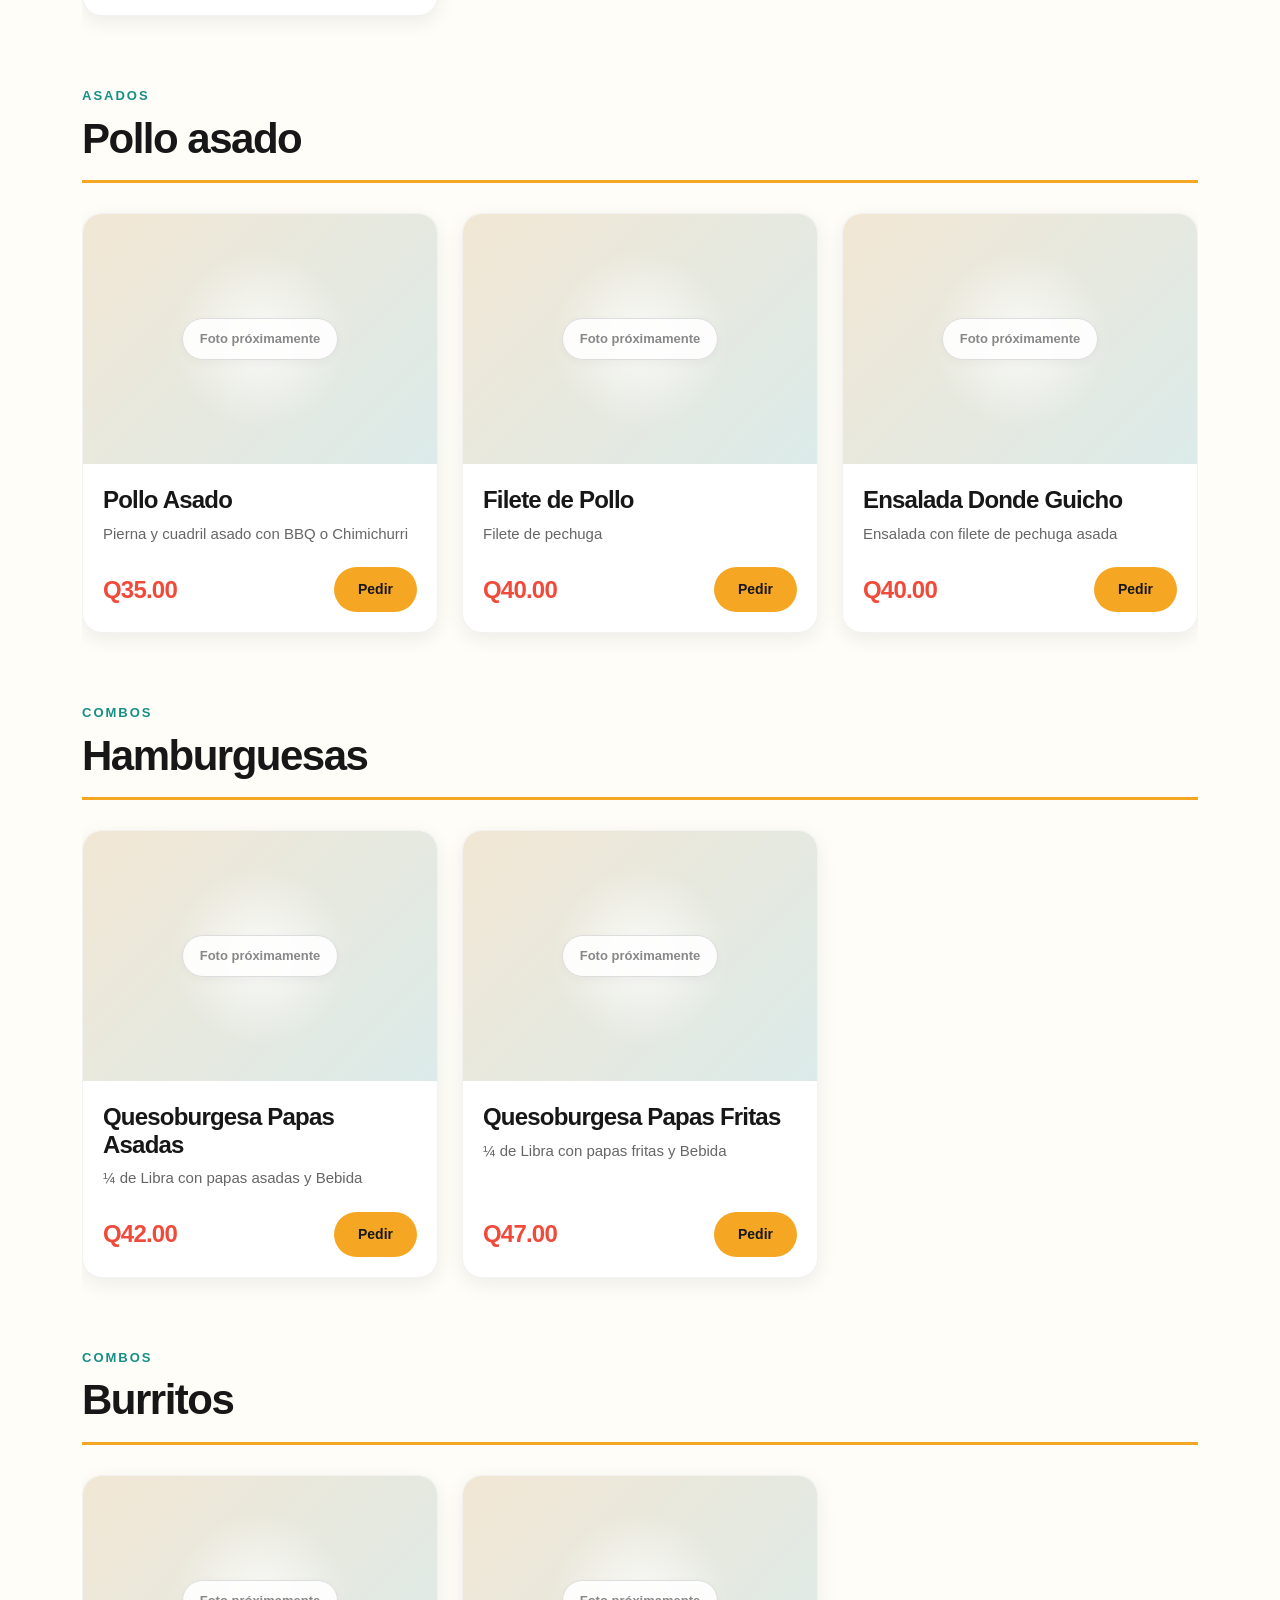
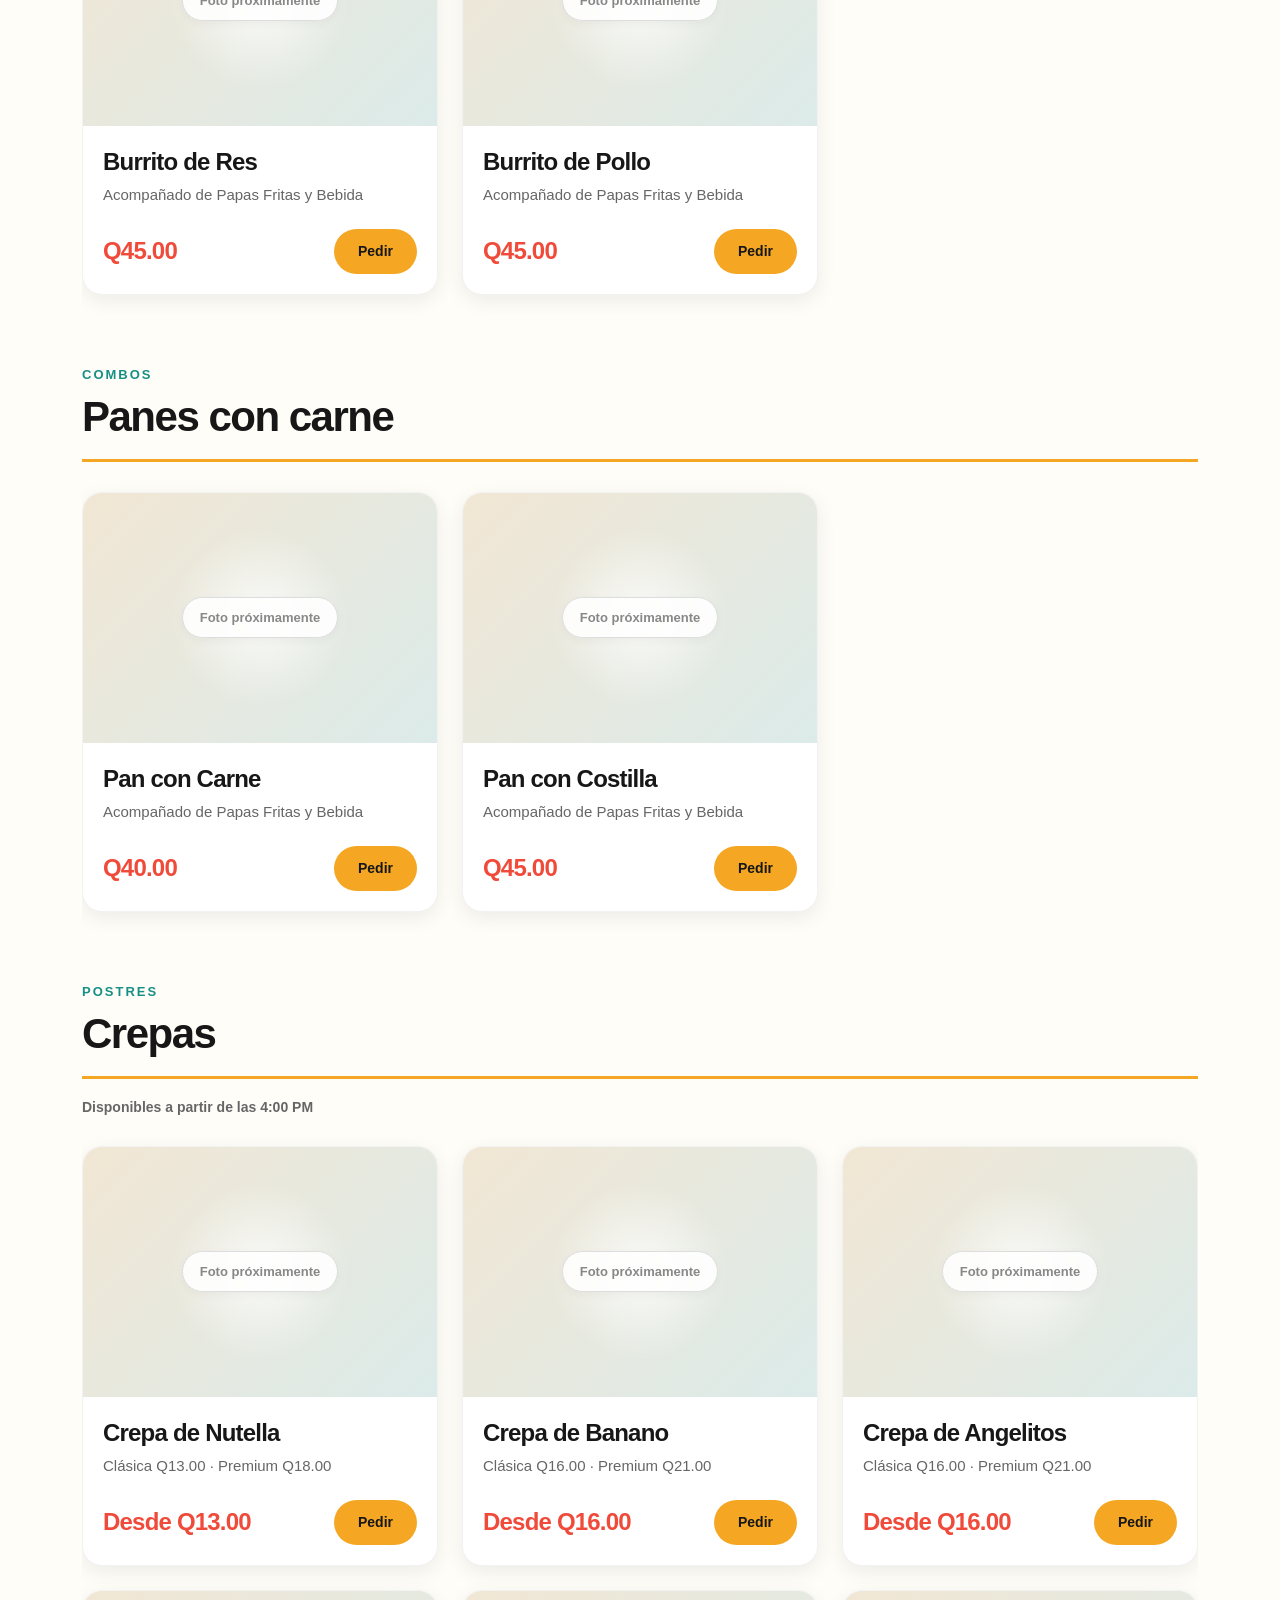
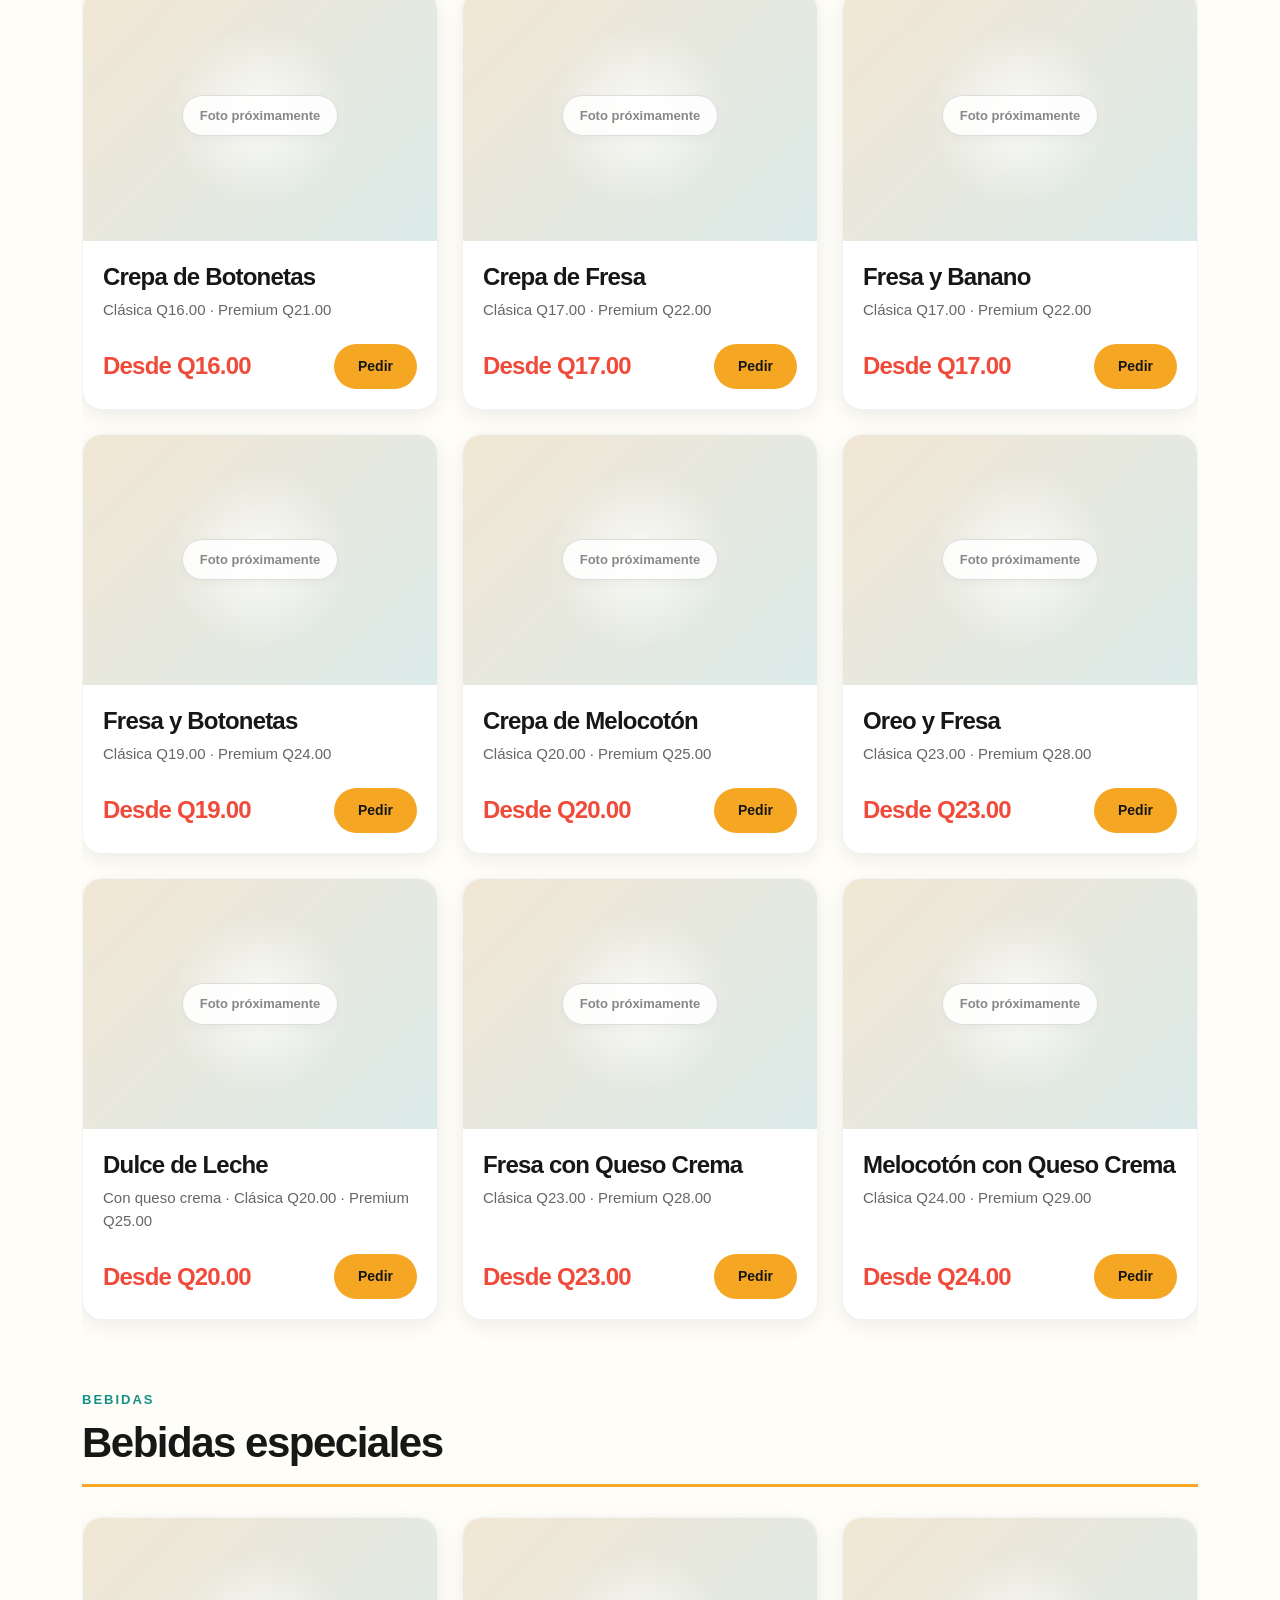
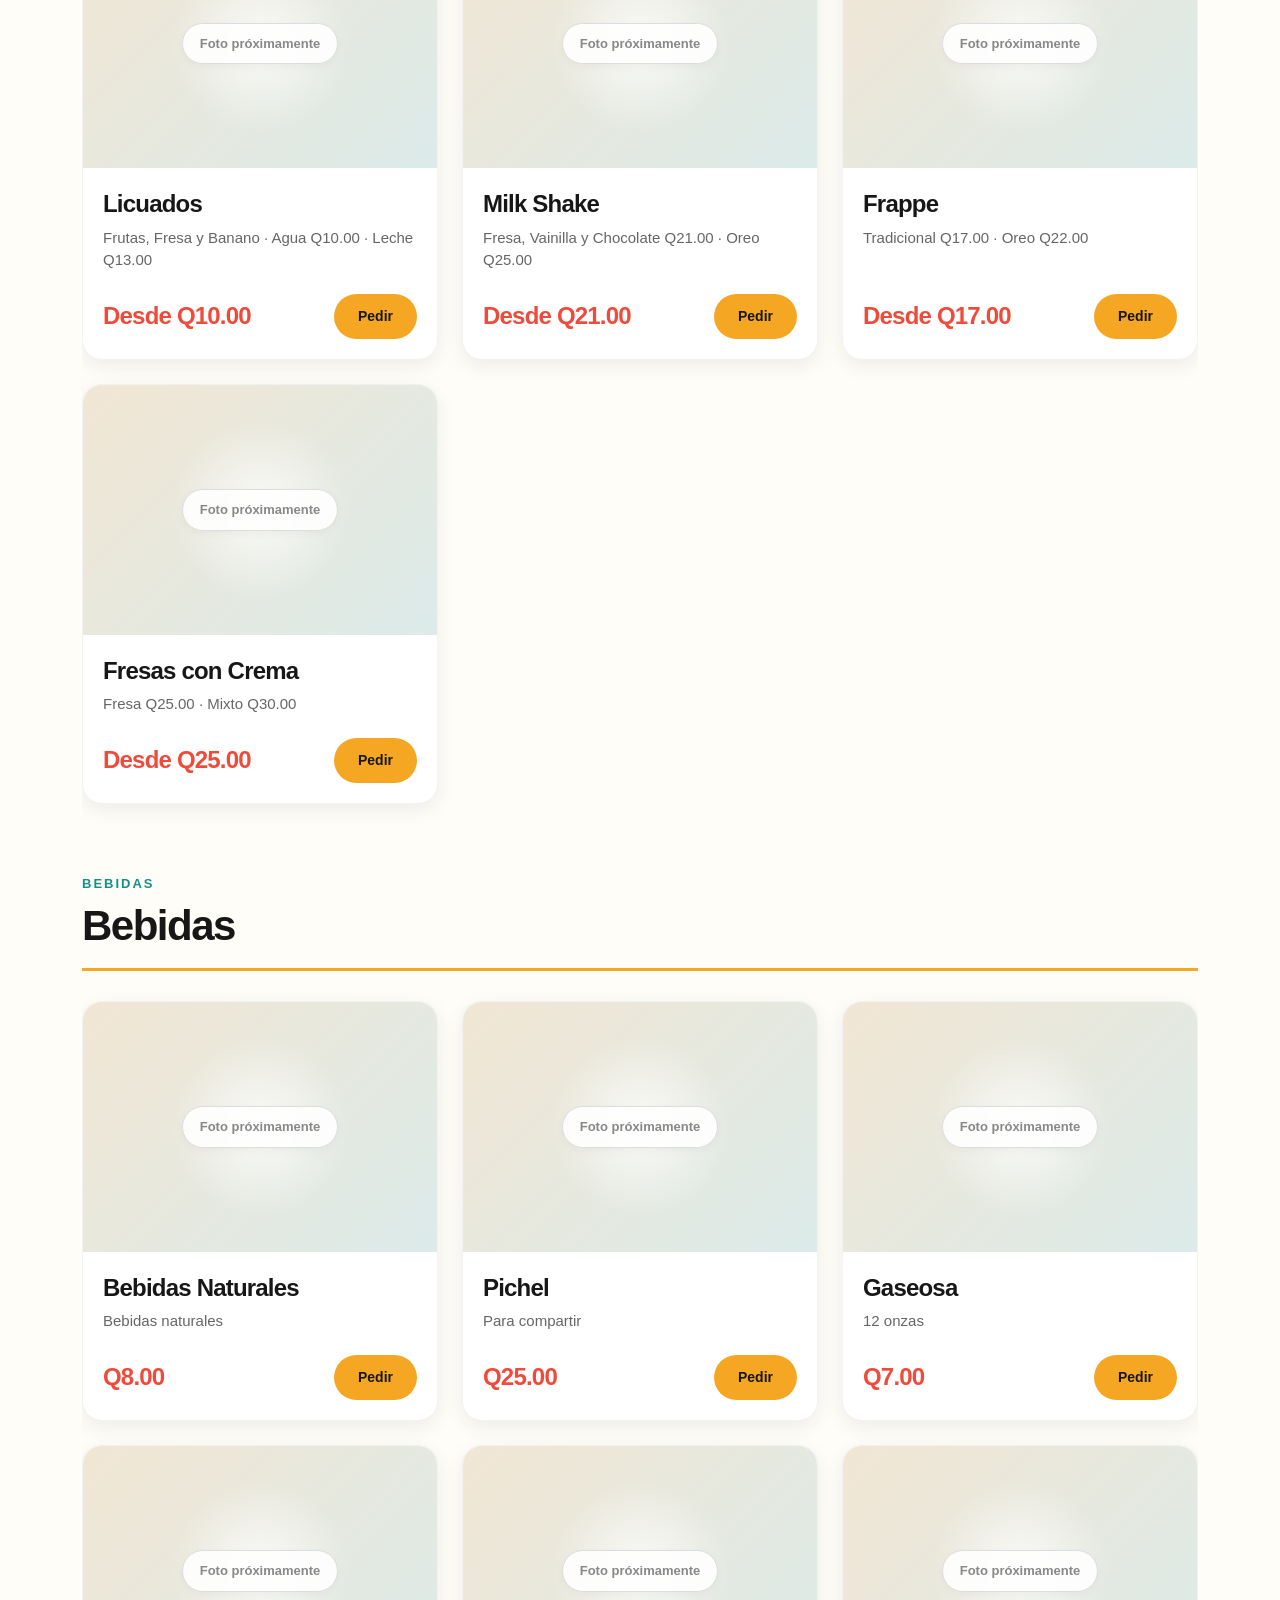
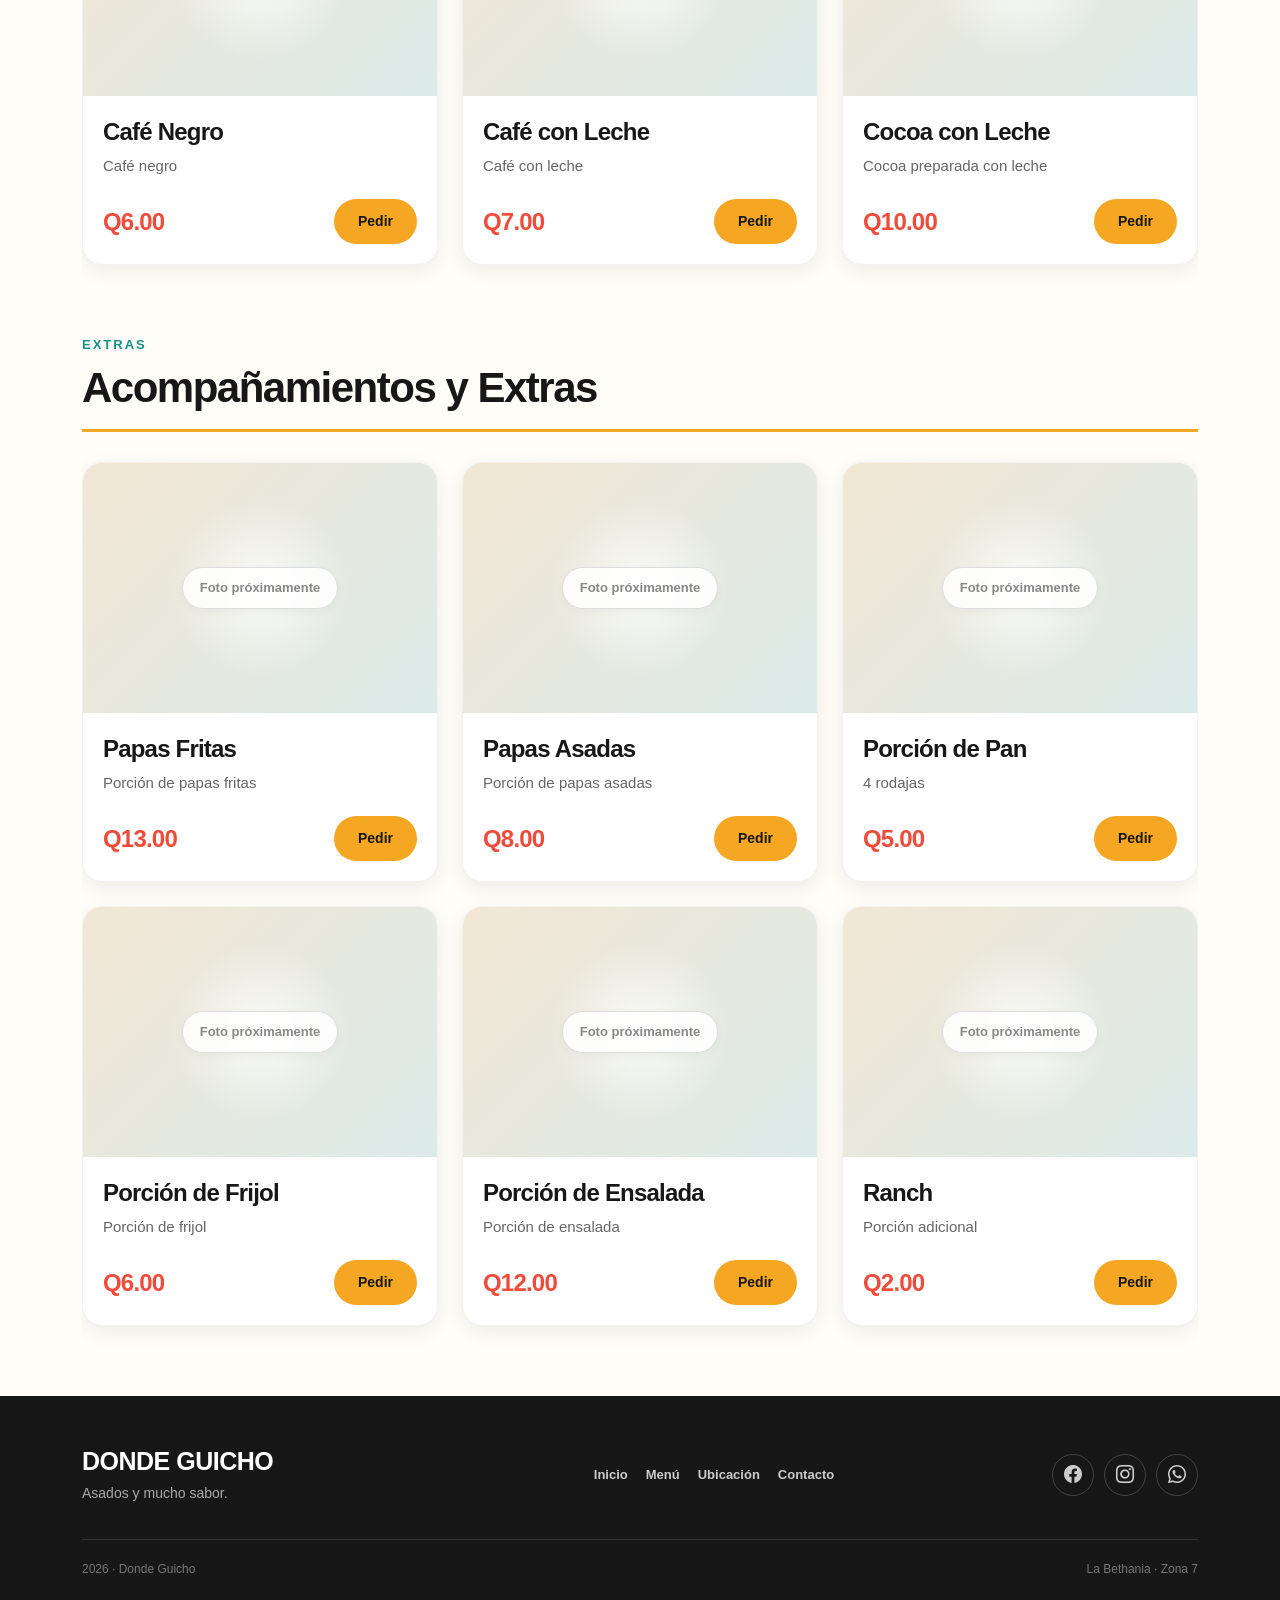
==== commit d1f7f93e: "Pestaña menu" ====
--- a/menu.html
+++ b/menu.html
@@ -11,7 +11,7 @@
     <meta name="theme-color" content="#F5A623">
 
     <!-- ÍCONO DE LA PESTAÑA -->
-    <link rel="icon" type="image/png" href="images/logo.png">
+    <link rel="icon" type="image/png" href="images/logo_circuloblanco.png">
     <link rel="apple-touch-icon" href="images/logo_circuloblanco.png">
 
     <!-- VISTA PREVIA AL COMPARTIR (WhatsApp, Facebook) -->
@@ -53,7 +53,8 @@
                     <a href="index.html#ubicacion">Ubicación</a>
                     <a href="index.html#contacto">Contacto</a>
 
-                    <a href="index.html#contacto" class="btn-pedir">
+                    <a href="https://wa.me/50243022282?text=Hola%20Donde%20Guicho%2C%20quiero%20hacer%20un%20pedido."
+                        target="_blank" rel="noopener" class="btn-pedir pedir-desktop">
                         Pedir ahora
                     </a>
 
--- a/css/style.css
+++ b/css/style.css
@@ -1115,4 +1115,24 @@
         margin-bottom: 16px;
     }
 
+}
+
+/* =========================
+   NAVBAR - TAMAÑO UNIFICADO
+========================= */
+
+@media (min-width: 992px) {
+
+    .navbar-links a {
+        font-family: var(--fuente-secundaria);
+        font-size: 14px;
+        font-weight: 700;
+        line-height: 1.2;
+    }
+
+    .navbar-links .btn-pedir {
+        font-size: 14px;
+        font-weight: 800;
+    }
+
 }
